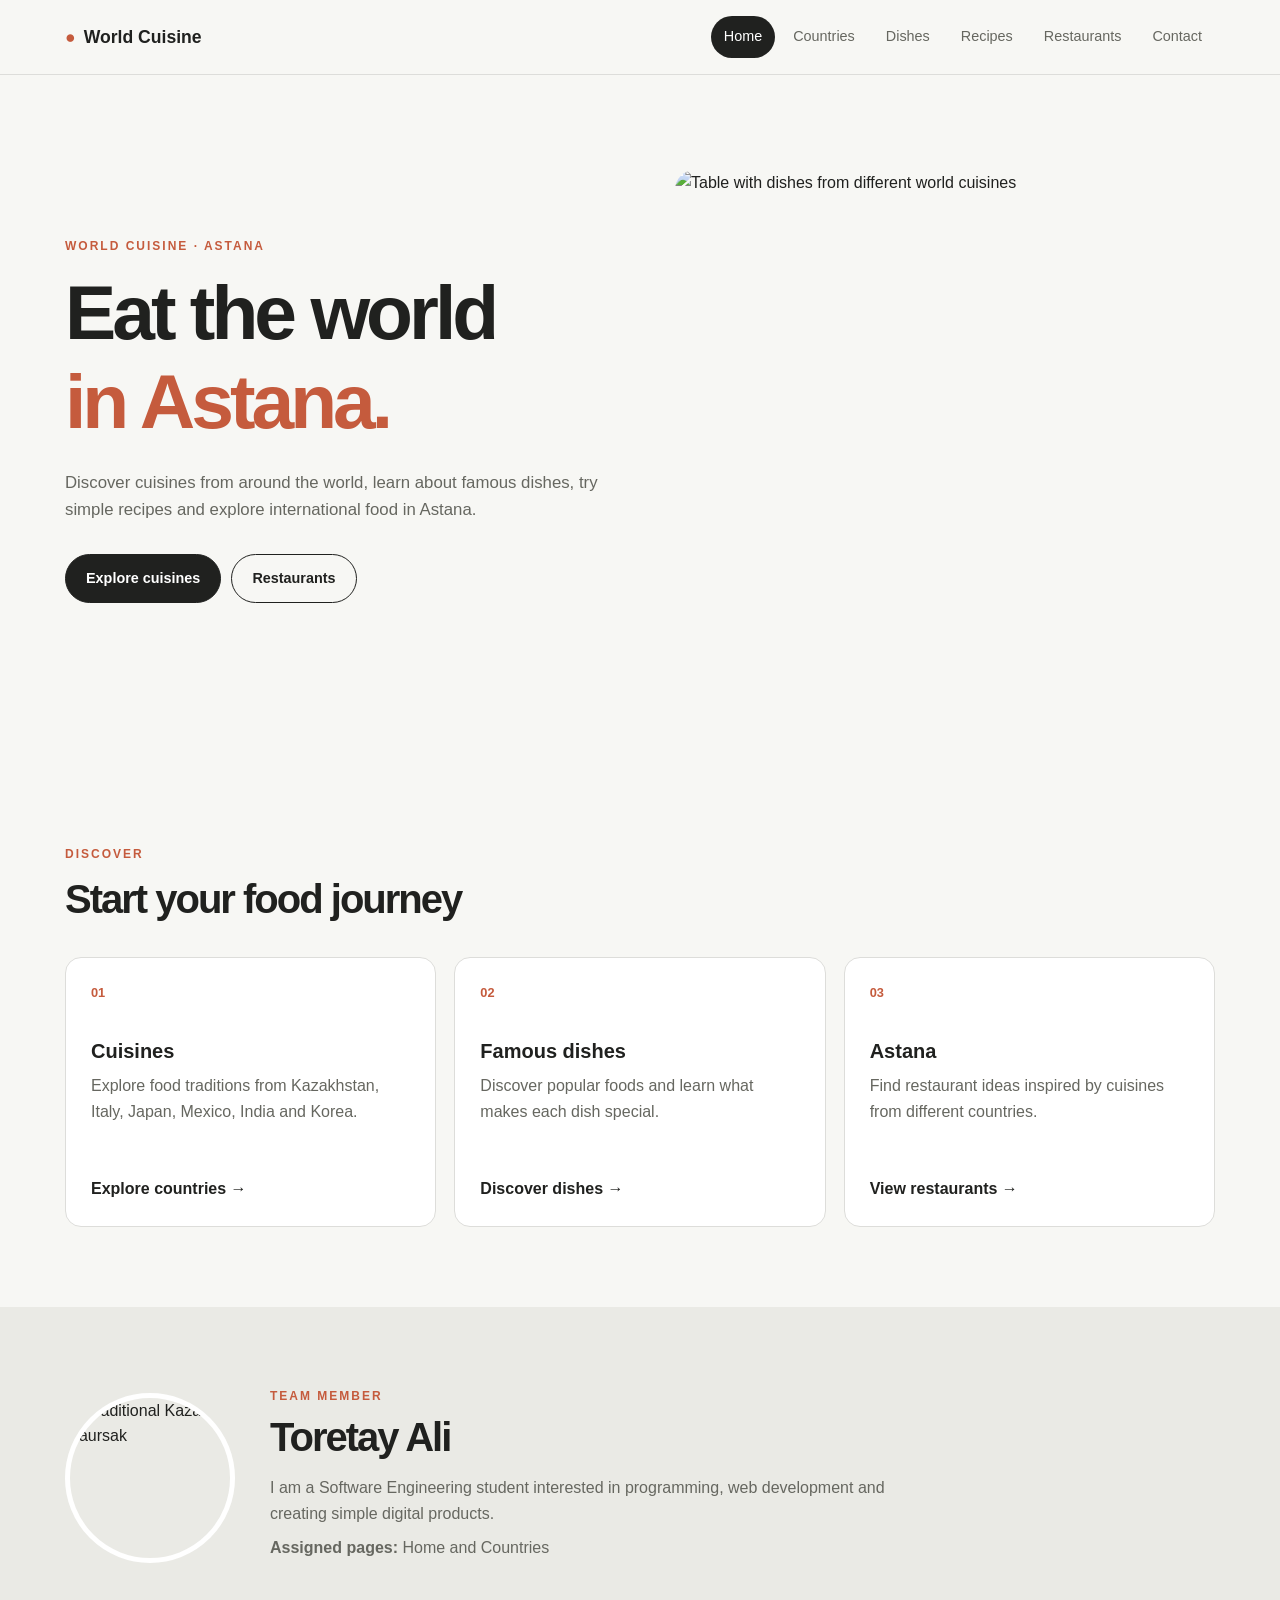
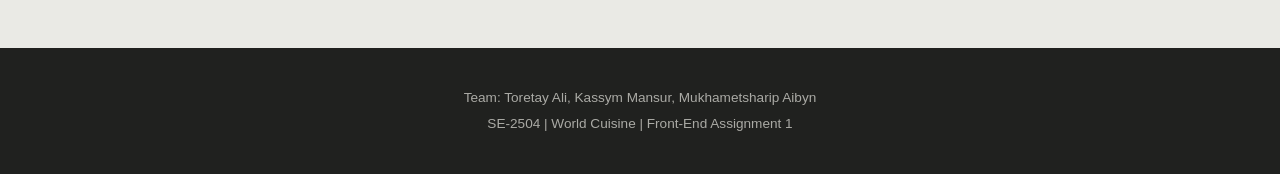
==== index.html @ 45213942 "Initial commit" ====
<!DOCTYPE html>
<html lang="en">
<head>
    <meta charset="UTF-8">
    <meta name="viewport" content="width=device-width, initial-scale=1.0">

    <title>World Cuisine | Home</title>

    <!--
    Team: Toretay Ali, Kassym Mansur, Mukhametsharip Aibyn
    Group: SE-2504
    Assigned page: Toretay Ali
    -->

    <link rel="stylesheet" href="css/style.css">
</head>

<body>

<header id="main-header">
    <nav class="navbar">
        <a href="index.html" class="logo">World Cuisine</a>

        <ul class="nav-menu">
            <li><a href="index.html" class="active">Home</a></li>
            <li><a href="countries.html">Countries</a></li>
            <li><a href="dishes.html">Dishes</a></li>
            <li><a href="recipes.html">Recipes</a></li>
            <li><a href="restaurants.html">Restaurants</a></li>
            <li><a href="contact.html">Contact</a></li>
        </ul>
    </nav>
</header>


<main>

    <section class="hero">

        <div class="container hero-layout">

            <div class="hero-text">

                <p class="eyebrow">
                    WORLD CUISINE · ASTANA
                </p>

                <h1>
                    Eat the world
                    <span>in Astana.</span>
                </h1>

                <p class="hero-description">
                    Discover cuisines from around the world,
                    learn about famous dishes, try simple recipes
                    and explore international food in Astana.
                </p>

                <div class="hero-buttons">
                    <a href="countries.html" class="button">
                        Explore cuisines
                    </a>

                    <a href="restaurants.html" class="button button-light">
                        Restaurants
                    </a>
                </div>

            </div>


            <img
                src="https://blog.swiggy.com/wp-content/uploads/2024/11/Image-2_-Chinese-Cuisine-1024x538.png"
                alt="Table with dishes from different world cuisines"
                class="hero-image"
            >

        </div>

    </section>


    <section class="section">

        <div class="container">

            <div class="section-title">
                <p class="eyebrow">DISCOVER</p>
                <h2>Start your food journey</h2>
            </div>


            <div class="cards">

                <article class="card">

                    <span class="number">01</span>

                    <h3>Cuisines</h3>

                    <p>
                        Explore food traditions from Kazakhstan,
                        Italy, Japan, Mexico, India and Korea.
                    </p>

                    <a href="countries.html">
                        Explore countries →
                    </a>

                </article>


                <article class="card">

                    <span class="number">02</span>

                    <h3>Famous dishes</h3>

                    <p>
                        Discover popular foods and learn
                        what makes each dish special.
                    </p>

                    <a href="dishes.html">
                        Discover dishes →
                    </a>

                </article>


                <article class="card">

                    <span class="number">03</span>

                    <h3>Astana</h3>

                    <p>
                        Find restaurant ideas inspired by
                        cuisines from different countries.
                    </p>

                    <a href="restaurants.html">
                        View restaurants →
                    </a>

                </article>

            </div>

        </div>

    </section>


    <section class="section section-gray">

        <div class="container">

            <div class="about-grid">

                <img
                    src="https://iapn.kz/upload/iblock/0d8/0d8f2453ea1fe779102e8a6ccf861a76.jpg"
                    alt="Traditional Kazakh baursak"
                    class="profile-img"
                >

                <div>

                    <p class="eyebrow">
                        TEAM MEMBER
                    </p>

                    <h2>
                        Toretay Ali
                    </h2>

                    <p>
                        I am a Software Engineering student interested
                        in programming, web development and creating
                        simple digital products.
                    </p>

                    <p>
                        <strong>Assigned pages:</strong>
                        Home and Countries
                    </p>

                </div>

            </div>

        </div>

    </section>

</main>


<footer>

    <div class="container">

        <p>
            Team: Toretay Ali, Kassym Mansur, Mukhametsharip Aibyn
        </p>

        <p>
            SE-2504 | World Cuisine | Front-End Assignment 1
        </p>

    </div>

</footer>

</body>
</html>
---- css/style.css ----
* {
    margin: 0;
    padding: 0;
    box-sizing: border-box;
}


html {
    scroll-behavior: smooth;
}


body {
    font-family: Arial, Helvetica, sans-serif;
    background-color: #f7f7f4;
    color: #20211f;
    line-height: 1.6;
}


h1,
h2,
h3 {
    line-height: 1.15;
}


h1 {
    font-size: 4.8rem;
    letter-spacing: -4px;
}


h2 {
    font-size: 2.5rem;
    letter-spacing: -2px;
}


h3 {
    font-size: 1.25rem;
}


p {
    color: #666760;
}


a {
    text-decoration: none;
    color: inherit;
}


img {
    display: block;
    max-width: 100%;
}


ul,
ol {
    padding-left: 20px;
}


/* GLOBAL */

.container {
    width: 90%;
    max-width: 1150px;
    margin: 0 auto;
}


/* HEADER - ID SELECTOR */

#main-header {
    position: sticky;
    top: 0;
    z-index: 100;

    background-color: rgba(247, 247, 244, 0.96);
    border-bottom: 1px solid #ddddda;
}


.navbar {
    width: 90%;
    max-width: 1150px;

    min-height: 74px;

    margin: 0 auto;

    display: flex;
    align-items: center;
    justify-content: space-between;

    gap: 30px;
}


.logo {
    font-size: 1.1rem;
    font-weight: 800;
    white-space: nowrap;
}


.logo::before {
    content: "●";
    color: #c55b3d;
    margin-right: 8px;
}


/* DESCENDANT SELECTOR */

.nav-menu {
    list-style: none;
    padding: 0;

    display: flex;
    gap: 5px;
}


.nav-menu a {
    display: block;

    padding: 9px 13px;

    border-radius: 50px;

    color: #666760;

    font-size: 0.9rem;

    transition: 0.2s;
}


.nav-menu a:hover {
    background-color: #e5e5e0;
    color: #20211f;
}


.nav-menu a.active {
    background-color: #20211f;
    color: white;
}


/* EYEBROW */

.eyebrow {
    margin-bottom: 12px;

    color: #c55b3d;

    font-size: 0.75rem;

    font-weight: bold;

    letter-spacing: 2px;
}


/* HERO */

.hero {
    padding: 70px 0;
}


.hero-layout {
    min-height: 550px;

    display: grid;

    grid-template-columns: 1fr 1fr;

    align-items: center;

    gap: 70px;
}


.hero-text h1 span {
    display: block;
    color: #c55b3d;
}


.hero-description {
    max-width: 570px;

    margin-top: 25px;

    font-size: 1.05rem;
}


.hero-buttons {
    margin-top: 30px;

    display: flex;

    gap: 10px;

    flex-wrap: wrap;
}


.hero-image {
    width: 100%;
    height: 500px;

    object-fit: cover;

    border-radius: 20px;
}


/* BUTTON */

.button {
    display: inline-block;

    padding: 12px 20px;

    border: 1px solid #20211f;

    border-radius: 50px;

    background-color: #20211f;

    color: white;

    font-size: 0.9rem;

    font-weight: bold;

    cursor: pointer;

    transition: 0.2s;
}


.button:hover {
    background-color: #c55b3d;

    border-color: #c55b3d;

    transform: translateY(-2px);
}


.button-light {
    background-color: transparent;

    color: #20211f;
}


.button-light:hover {
    color: white;
}


/* SECTIONS */

.section {
    padding: 80px 0;
}


.section-gray {
    background-color: #eaeae5;
}


.section-title {
    margin-bottom: 35px;
}


/* PAGE HERO */

.page-hero {
    padding: 90px 0 60px;

    border-bottom: 1px solid #ddddda;
}


.page-hero h1 {
    max-width: 800px;
}


.page-hero p:last-child {
    max-width: 600px;

    margin-top: 20px;

    font-size: 1.05rem;
}


/* CARDS - CLASS SELECTOR */

.cards {
    display: grid;

    grid-template-columns: repeat(3, 1fr);

    gap: 18px;
}


.card {
    min-height: 270px;

    padding: 25px;

    display: flex;
    flex-direction: column;

    background-color: white;

    border: 1px solid #ddddda;

    border-radius: 16px;

    transition: 0.2s;
}


.card:hover {
    transform: translateY(-4px);

    box-shadow: 0 12px 25px rgba(0, 0, 0, 0.06);
}


.card h3 {
    margin-bottom: 10px;
}


.card p {
    margin-bottom: 15px;
}


.card ul {
    margin-bottom: 15px;
    color: #666760;
}


.card a {
    margin-top: auto;

    font-weight: bold;
}


.card a:hover {
    color: #c55b3d;
}


.number {
    margin-bottom: auto;

    color: #c55b3d;

    font-size: 0.8rem;

    font-weight: bold;
}


.country {
    width: 45px;
    height: 45px;

    margin-bottom: 25px;

    display: flex;

    align-items: center;
    justify-content: center;

    background-color: #efe1d9;

    color: #a6462b;

    border-radius: 50%;

    font-size: 0.75rem;

    font-weight: bold;
}


/* BANNER */

.banner-image {
    width: 100%;
    height: 400px;

    margin-top: 45px;

    object-fit: cover;

    border-radius: 20px;
}


.top-image {
    margin-top: 0;
    margin-bottom: 60px;
}


/* ABOUT */

.about-grid {
    display: grid;

    grid-template-columns: 170px 1fr;

    gap: 35px;

    align-items: center;
}


.profile-img {
    width: 170px;
    height: 170px;

    object-fit: cover;

    border-radius: 50%;

    border: 5px solid white;
}


.about-grid h2 {
    margin-bottom: 15px;
}


.about-grid p {
    max-width: 650px;

    margin-bottom: 8px;
}


/* FOOD */

.food-grid {
    display: grid;

    grid-template-columns: repeat(3, 1fr);

    gap: 18px;
}


.food-card {
    overflow: hidden;

    background-color: white;

    border: 1px solid #ddddda;

    border-radius: 16px;

    transition: 0.2s;
}


.food-card:hover {
    transform: translateY(-4px);
}


.food-card img {
    width: 100%;
    height: 230px;

    object-fit: cover;
}


.food-content {
    padding: 20px;
}


.food-content span {
    color: #c55b3d;

    font-size: 0.75rem;

    font-weight: bold;

    text-transform: uppercase;
}


.food-content h3 {
    margin: 8px 0;
}


/* RECIPES */

.recipe-list {
    display: flex;

    flex-direction: column;

    gap: 25px;
}


.recipe {
    display: grid;

    grid-template-columns: 0.8fr 1.2fr;

    gap: 40px;

    padding: 25px;

    background-color: white;

    border: 1px solid #ddddda;

    border-radius: 18px;
}


.recipe img {
    width: 100%;
    height: 100%;

    min-height: 400px;

    object-fit: cover;

    border-radius: 12px;
}


.recipe h2 {
    margin-bottom: 25px;
}


.recipe h3 {
    margin-top: 20px;
    margin-bottom: 7px;
}


.recipe li {
    margin-bottom: 4px;

    color: #666760;
}


/* TABLE */

.table-wrapper {
    overflow-x: auto;

    border: 1px solid #ddddda;

    border-radius: 15px;
}


table {
    width: 100%;

    min-width: 700px;

    border-collapse: collapse;

    background-color: white;
}


/* DESCENDANT SELECTORS */

table th {
    padding: 16px;

    background-color: #20211f;

    color: white;

    text-align: left;
}


table td {
    padding: 16px;

    border-bottom: 1px solid #eeeeea;
}


table tbody tr:hover {
    background-color: #f3f3ef;
}


/* CONTACT */

.contact-grid {
    display: grid;

    grid-template-columns: 0.8fr 1.2fr;

    gap: 60px;

    align-items: start;
}


.contact-info img {
    width: 100%;
    height: 280px;

    object-fit: cover;

    margin-bottom: 25px;

    border-radius: 15px;
}


.contact-info h2 {
    margin-bottom: 15px;
}


/* FORM - ID SELECTOR */

#contact-form {
    padding: 30px;

    background-color: white;

    border: 1px solid #ddddda;

    border-radius: 18px;
}


.form-group {
    margin-bottom: 18px;
}


.form-group label {
    display: block;

    margin-bottom: 7px;

    font-weight: bold;
}


input,
select,
textarea {
    width: 100%;

    padding: 12px 14px;

    border: 1px solid #ccccca;

    border-radius: 9px;

    background-color: #fafaf8;

    font: inherit;

    outline: none;
}


textarea {
    resize: vertical;
}


input:focus,
select:focus,
textarea:focus {
    border-color: #c55b3d;

    background-color: white;

    box-shadow: 0 0 0 3px rgba(197, 91, 61, 0.12);
}


/* FOOTER */

footer {
    padding: 35px 0;

    background-color: #20211f;

    text-align: center;
}


footer p {
    margin: 4px 0;

    color: #aaaaa5;

    font-size: 0.85rem;
}


/* RESPONSIVE */

@media (max-width: 900px) {

    h1 {
        font-size: 3.4rem;
    }


    .navbar {
        padding: 15px 0;

        flex-direction: column;
    }


    .nav-menu {
        width: 100%;

        justify-content: center;

        flex-wrap: wrap;
    }


    .hero-layout {
        grid-template-columns: 1fr;

        gap: 35px;
    }


    .hero-image {
        height: 380px;
    }


    .cards,
    .food-grid {
        grid-template-columns: repeat(2, 1fr);
    }


    .recipe,
    .contact-grid {
        grid-template-columns: 1fr;
    }


    .recipe img {
        height: 350px;

        min-height: 0;
    }

}


@media (max-width: 600px) {

    h1 {
        font-size: 2.7rem;

        letter-spacing: -2px;
    }


    h2 {
        font-size: 2rem;
    }


    .section {
        padding: 55px 0;
    }


    .page-hero {
        padding: 60px 0 40px;
    }


    .cards,
    .food-grid {
        grid-template-columns: 1fr;
    }


    .hero-image {
        height: 300px;
    }


    .banner-image {
        height: 260px;
    }


    .about-grid {
        grid-template-columns: 1fr;
    }


    .profile-img {
        width: 130px;
        height: 130px;
    }


    .food-card img {
        height: 210px;
    }


    #contact-form {
        padding: 20px;
    }

}

/* REAL RESTAURANT CARDS */

.restaurant-grid {
    display: grid;
    grid-template-columns: repeat(3, 1fr);
    gap: 18px;
}


.restaurant-card {
    min-height: 330px;

    padding: 25px;

    display: flex;
    flex-direction: column;

    background-color: white;

    border: 1px solid #ddddda;
    border-radius: 16px;

    transition: 0.2s;
}


.restaurant-card:hover {
    transform: translateY(-4px);

    box-shadow:
        0 12px 25px
        rgba(0, 0, 0, 0.06);
}


.restaurant-country {
    width: fit-content;

    margin-bottom: 22px;

    padding: 6px 10px;

    background-color: #efe1d9;

    color: #a6462b;

    border-radius: 50px;

    font-size: 0.72rem;

    font-weight: bold;

    text-transform: uppercase;

    letter-spacing: 1px;
}


.restaurant-card h3 {
    margin-bottom: 12px;

    font-size: 1.35rem;
}


.restaurant-card > p {
    margin-bottom: 20px;
}


.restaurant-info {
    margin-top: auto;

    padding-top: 17px;

    border-top: 1px solid #eeeeea;
}


.restaurant-info p {
    margin-bottom: 6px;

    font-size: 0.9rem;
}


.restaurant-info strong {
    color: #20211f;
}


@media (max-width: 900px) {

    .restaurant-grid {
        grid-template-columns:
            repeat(2, 1fr);
    }

}


@media (max-width: 600px) {

    .restaurant-grid {
        grid-template-columns: 1fr;
    }

}
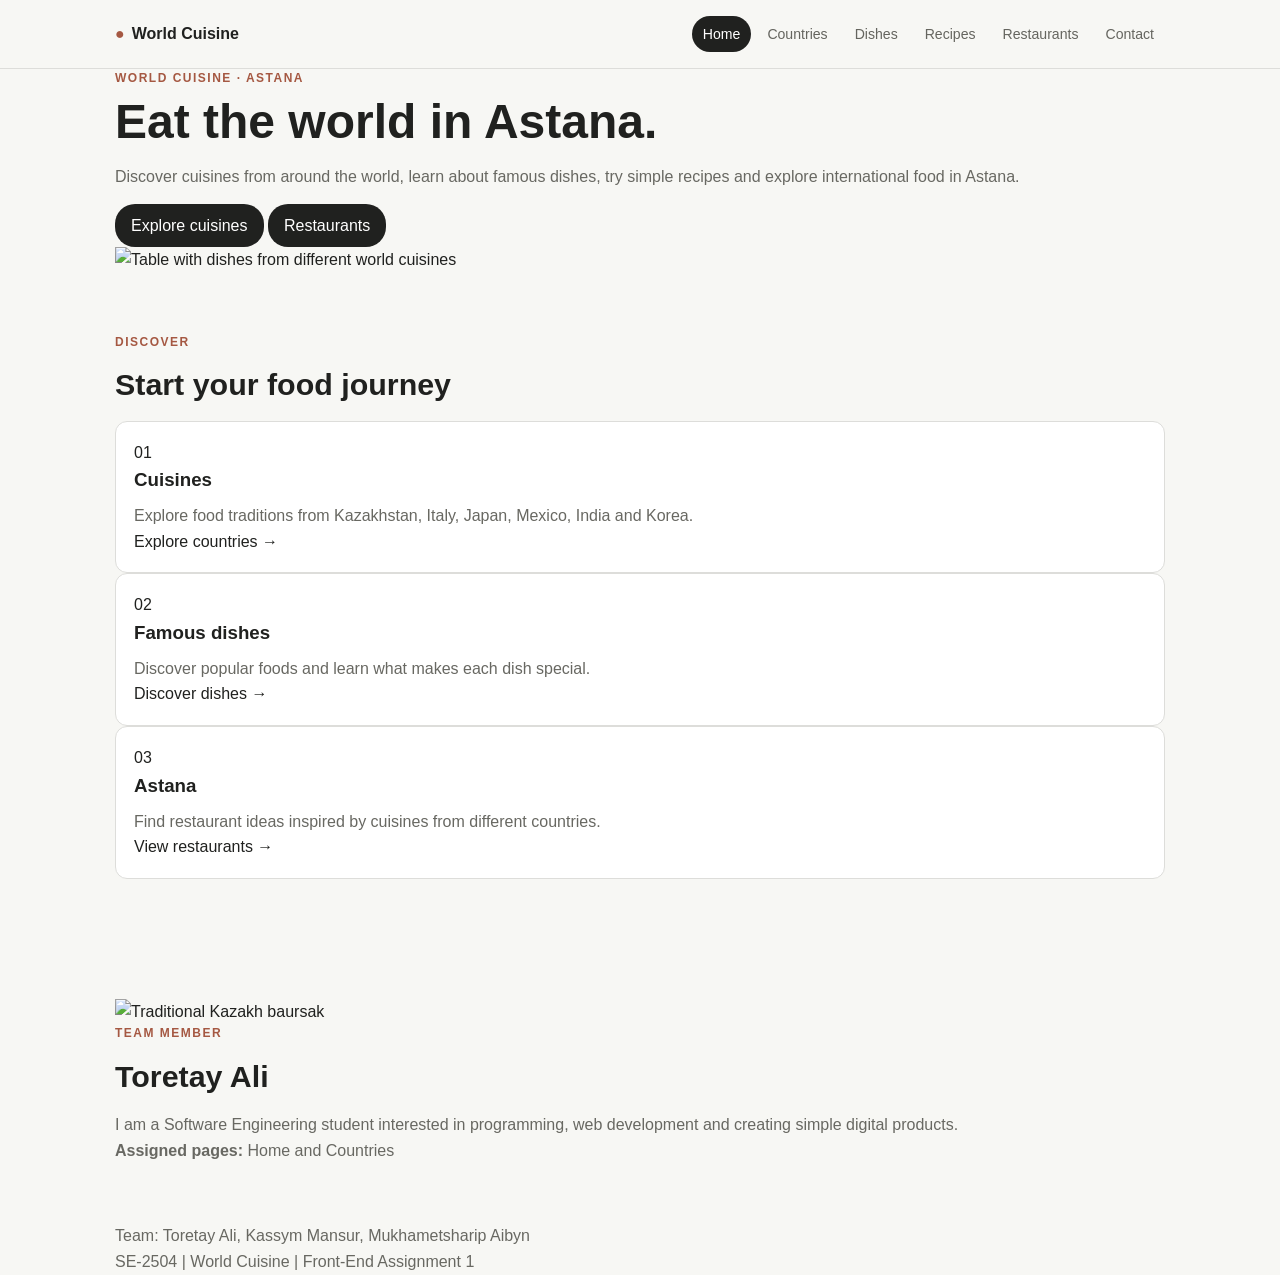
==== commit 2275091f: "Advanced CSS: Flexb and Grid" ====
--- a/index.html
+++ b/index.html
@@ -34,7 +34,6 @@
 
 
 <main>
-
     <section class="hero">
 
         <div class="container hero-layout">
--- a/css/style.css
+++ b/css/style.css
@@ -1,3 +1,9 @@
+/* =================================
+   WORLD CUISINE — ASSIGNMENT 2
+   ================================= */
+
+
+/* ---------- BASE ---------- */
 
 * {
     margin: 0;
@@ -5,60 +11,51 @@
     box-sizing: border-box;
 }
 
-
 html {
     scroll-behavior: smooth;
 }
 
-
 body {
     font-family: Arial, Helvetica, sans-serif;
-    background-color: #f7f7f4;
+    background: #f7f7f4;
     color: #20211f;
     line-height: 1.6;
 }
 
-
-h1,
-h2,
-h3 {
-    line-height: 1.15;
-}
-
-
-h1 {
-    font-size: 4.8rem;
-    letter-spacing: -4px;
-}
-
-
-h2 {
-    font-size: 2.5rem;
-    letter-spacing: -2px;
-}
-
-
-h3 {
-    font-size: 1.25rem;
-}
-
-
-p {
-    color: #666760;
-}
-
-
-a {
-    text-decoration: none;
-    color: inherit;
-}
-
+.container {
+    width: 90%;
+    max-width: 1050px;
+    margin: auto;
+}
 
 img {
     display: block;
     max-width: 100%;
 }
 
+a {
+    color: inherit;
+    text-decoration: none;
+}
+
+h1 {
+    font-size: 3rem;
+    line-height: 1.1;
+    margin-bottom: 15px;
+}
+
+h2 {
+    font-size: 1.9rem;
+    margin-bottom: 12px;
+}
+
+h3 {
+    margin-bottom: 8px;
+}
+
+p {
+    color: #686862;
+}
 
 ul,
 ol {
@@ -66,907 +63,730 @@
 }
 
 
-/* GLOBAL */
-
-.container {
-    width: 90%;
-    max-width: 1150px;
-    margin: 0 auto;
-}
-
-
-/* HEADER - ID SELECTOR */
+/* ---------- SMALL TEXT ---------- */
+
+.eyebrow {
+    margin-bottom: 8px;
+
+    color: #a55842;
+
+    font-size: 0.75rem;
+    font-weight: bold;
+
+    letter-spacing: 1.5px;
+}
+
+.tag {
+    display: inline-block;
+
+    margin-bottom: 10px;
+
+    padding: 5px 10px;
+
+    background: #eee1db;
+    color: #9d4f38;
+
+    border-radius: 20px;
+
+    font-size: 0.75rem;
+    font-weight: bold;
+}
+
+
+/* =================================
+   TASK 1 — FLEXBOX NAVIGATION
+   ================================= */
 
 #main-header {
     position: sticky;
     top: 0;
+
     z-index: 100;
 
-    background-color: rgba(247, 247, 244, 0.96);
+    background: #f7f7f4;
+
     border-bottom: 1px solid #ddddda;
 }
-
 
 .navbar {
     width: 90%;
-    max-width: 1150px;
-
-    min-height: 74px;
-
-    margin: 0 auto;
-
-    display: flex;
+    max-width: 1050px;
+
+    min-height: 68px;
+
+    margin: auto;
+
+    display: flex;
+
+    justify-content: space-between;
     align-items: center;
-    justify-content: space-between;
-
-    gap: 30px;
-}
-
+
+    gap: 25px;
+}
 
 .logo {
-    font-size: 1.1rem;
-    font-weight: 800;
+    font-weight: bold;
+
     white-space: nowrap;
 }
-
 
 .logo::before {
     content: "●";
-    color: #c55b3d;
-    margin-right: 8px;
-}
-
-
-/* DESCENDANT SELECTOR */
+
+    color: #a55842;
+
+    margin-right: 7px;
+}
 
 .nav-menu {
     list-style: none;
+
     padding: 0;
 
     display: flex;
+
+    align-items: center;
+
     gap: 5px;
-}
-
+
+    flex-wrap: wrap;
+}
 
 .nav-menu a {
     display: block;
 
-    padding: 9px 13px;
-
-    border-radius: 50px;
-
-    color: #666760;
-
-    font-size: 0.9rem;
-
-    transition: 0.2s;
-}
-
-
-.nav-menu a:hover {
-    background-color: #e5e5e0;
-    color: #20211f;
-}
-
-
+    padding: 7px 11px;
+
+    border-radius: 20px;
+
+    color: #65655f;
+
+    font-size: 0.88rem;
+}
+
+.nav-menu a:hover,
 .nav-menu a.active {
-    background-color: #20211f;
+    background: #20211f;
     color: white;
 }
 
 
-/* EYEBROW */
-
-.eyebrow {
-    margin-bottom: 12px;
-
-    color: #c55b3d;
-
-    font-size: 0.75rem;
-
-    font-weight: bold;
-
-    letter-spacing: 2px;
-}
-
-
-/* HERO */
-
-.hero {
-    padding: 70px 0;
-}
-
-
-.hero-layout {
-    min-height: 550px;
-
-    display: grid;
-
-    grid-template-columns: 1fr 1fr;
-
-    align-items: center;
-
-    gap: 70px;
-}
-
-
-.hero-text h1 span {
-    display: block;
-    color: #c55b3d;
-}
-
-
-.hero-description {
-    max-width: 570px;
-
-    margin-top: 25px;
-
-    font-size: 1.05rem;
-}
-
-
-.hero-buttons {
-    margin-top: 30px;
-
-    display: flex;
-
-    gap: 10px;
-
-    flex-wrap: wrap;
-}
-
-
-.hero-image {
-    width: 100%;
-    height: 500px;
-
-    object-fit: cover;
-
-    border-radius: 20px;
-}
-
-
-/* BUTTON */
-
-.button {
-    display: inline-block;
-
-    padding: 12px 20px;
-
-    border: 1px solid #20211f;
-
-    border-radius: 50px;
-
-    background-color: #20211f;
-
-    color: white;
-
-    font-size: 0.9rem;
-
-    font-weight: bold;
-
-    cursor: pointer;
-
-    transition: 0.2s;
-}
-
-
-.button:hover {
-    background-color: #c55b3d;
-
-    border-color: #c55b3d;
-
-    transform: translateY(-2px);
-}
-
-
-.button-light {
-    background-color: transparent;
-
-    color: #20211f;
-}
-
-
-.button-light:hover {
-    color: white;
-}
-
-
-/* SECTIONS */
-
-.section {
-    padding: 80px 0;
-}
-
-
-.section-gray {
-    background-color: #eaeae5;
-}
-
-
-.section-title {
-    margin-bottom: 35px;
-}
-
-
-/* PAGE HERO */
-
+/* ---------- PAGE ---------- */
+
+.section,
 .page-hero {
-    padding: 90px 0 60px;
-
+    padding: 60px 0;
+}
+
+.page-hero {
     border-bottom: 1px solid #ddddda;
 }
-
-
-.page-hero h1 {
-    max-width: 800px;
-}
-
 
 .page-hero p:last-child {
     max-width: 600px;
-
-    margin-top: 20px;
-
-    font-size: 1.05rem;
-}
-
-
-/* CARDS - CLASS SELECTOR */
-
-.cards {
+}
+
+.section-light {
+    background: #ecece7;
+}
+
+.section-heading {
+    max-width: 600px;
+
+    margin-bottom: 30px;
+}
+
+
+/* =================================
+   FLEXBOX CARDS
+   ================================= */
+
+.card-row {
+    display: flex;
+
+    align-items: stretch;
+
+    gap: 16px;
+
+    flex-wrap: wrap;
+}
+
+.card {
+    flex: 1 1 30%;
+
+    min-width: 220px;
+
+    display: flex;
+
+    flex-direction: column;
+
+    padding: 18px;
+
+    background: white;
+
+    border: 1px solid #ddddda;
+    border-radius: 12px;
+}
+
+.card img {
+    height: 120px;
+
+    margin-bottom: 12px;
+
+    object-fit: cover;
+
+    border-radius: 8px;
+}
+
+.card:hover {
+    transform: translateY(-3px);
+
+    box-shadow:
+        0 8px 18px
+        rgba(0, 0, 0, 0.06);
+}
+
+
+/* =================================
+   TASK 3 — GRID AREAS
+   ================================= */
+
+.guide-layout {
     display: grid;
 
-    grid-template-columns: repeat(3, 1fr);
-
-    gap: 18px;
-}
-
-
-.card {
-    min-height: 270px;
-
-    padding: 25px;
-
-    display: flex;
+    grid-template-columns:
+        190px 1fr;
+
+    grid-template-areas:
+        "header header"
+        "sidebar main"
+        "footer footer";
+
+    gap: 14px;
+}
+
+.guide-header {
+    grid-area: header;
+}
+
+.guide-sidebar {
+    grid-area: sidebar;
+}
+
+.guide-main {
+    grid-area: main;
+}
+
+.guide-footer {
+    grid-area: footer;
+}
+
+.guide-header,
+.guide-sidebar,
+.guide-main,
+.guide-footer {
+    padding: 18px;
+
+    background: white;
+
+    border: 1px solid #ddddda;
+    border-radius: 10px;
+}
+
+
+/* =================================
+   TASK 4 — IMAGE GALLERY
+   ================================= */
+
+.gallery {
+    display: grid;
+
+    grid-template-columns:
+        repeat(3, 1fr);
+
+    gap: 14px;
+}
+
+.gallery-item {
+    position: relative;
+
+    overflow: hidden;
+
+    background: white;
+
+    border-radius: 12px;
+}
+
+.gallery-item img {
+    width: 100%;
+    height: 170px;
+
+    object-fit: cover;
+
+    transition: 0.25s;
+}
+
+.gallery-item figcaption {
+    position: absolute;
+
+    left: 8px;
+    right: 8px;
+    bottom: 8px;
+
+    padding: 8px 10px;
+
+    background:
+        rgba(25, 25, 25, 0.78);
+
+    color: white;
+
+    border-radius: 7px;
+
+    font-size: 0.82rem;
+
+    opacity: 0;
+
+    transition: 0.25s;
+}
+
+.gallery-item:hover img {
+    transform: scale(1.03);
+}
+
+.gallery-item:hover figcaption {
+    opacity: 1;
+}
+
+
+/* =================================
+   RECIPES — FLEXBOX
+   ================================= */
+
+.recipe-list {
+    display: flex;
+
     flex-direction: column;
 
-    background-color: white;
+    gap: 20px;
+}
+
+.recipe-card {
+    display: flex;
+
+    align-items: stretch;
+
+    gap: 25px;
+
+    padding: 18px;
+
+    background: white;
 
     border: 1px solid #ddddda;
-
-    border-radius: 16px;
+    border-radius: 14px;
+}
+
+.recipe-card > img {
+    width: 230px;
+
+    min-height: 230px;
+
+    object-fit: cover;
+
+    border-radius: 10px;
+}
+
+.recipe-content {
+    flex: 1;
+}
+
+.recipe-content h2 {
+    margin-bottom: 18px;
+}
+
+.recipe-columns {
+    display: flex;
+
+    gap: 40px;
+}
+
+.recipe-columns > div {
+    flex: 1;
+}
+
+.recipe-columns h3 {
+    font-size: 0.95rem;
+
+    margin-bottom: 7px;
+}
+
+.recipe-columns li {
+    margin-bottom: 3px;
+
+    color: #686862;
+}
+
+
+/* =================================
+   RESTAURANTS — FLEXBOX
+   ================================= */
+
+.restaurant-list {
+    display: flex;
+
+    flex-wrap: wrap;
+
+    gap: 15px;
+}
+
+.restaurant-card {
+    flex: 1 1 45%;
+
+    min-width: 280px;
+
+    display: flex;
+
+    justify-content: space-between;
+
+    gap: 20px;
+
+    padding: 20px;
+
+    background: white;
+
+    border: 1px solid #ddddda;
+    border-radius: 12px;
 
     transition: 0.2s;
 }
 
-
-.card:hover {
-    transform: translateY(-4px);
-
-    box-shadow: 0 12px 25px rgba(0, 0, 0, 0.06);
-}
-
-
-.card h3 {
+.restaurant-card:hover {
+    transform: translateY(-3px);
+
+    border-color: #bebeb8;
+}
+
+.restaurant-top {
+    flex: 1;
+}
+
+.restaurant-details {
+    flex: 1;
+
+    border-left: 1px solid #eeeeea;
+
+    padding-left: 20px;
+}
+
+.restaurant-details p {
     margin-bottom: 10px;
-}
-
-
-.card p {
-    margin-bottom: 15px;
-}
-
-
-.card ul {
-    margin-bottom: 15px;
-    color: #666760;
-}
-
-
-.card a {
-    margin-top: auto;
+
+    font-size: 0.88rem;
+}
+
+.restaurant-details span {
+    display: block;
+
+    color: #20211f;
+
+    font-size: 0.72rem;
 
     font-weight: bold;
-}
-
-
-.card a:hover {
-    color: #c55b3d;
-}
-
-
-.number {
-    margin-bottom: auto;
-
-    color: #c55b3d;
-
-    font-size: 0.8rem;
-
-    font-weight: bold;
-}
-
-
-.country {
-    width: 45px;
-    height: 45px;
-
-    margin-bottom: 25px;
-
-    display: flex;
-
-    align-items: center;
-    justify-content: center;
-
-    background-color: #efe1d9;
-
-    color: #a6462b;
-
-    border-radius: 50%;
-
-    font-size: 0.75rem;
-
-    font-weight: bold;
-}
-
-
-/* BANNER */
-
-.banner-image {
-    width: 100%;
-    height: 400px;
-
-    margin-top: 45px;
-
-    object-fit: cover;
-
-    border-radius: 20px;
-}
-
-
-.top-image {
-    margin-top: 0;
-    margin-bottom: 60px;
-}
-
-
-/* ABOUT */
-
-.about-grid {
-    display: grid;
-
-    grid-template-columns: 170px 1fr;
-
-    gap: 35px;
-
-    align-items: center;
-}
-
-
-.profile-img {
-    width: 170px;
-    height: 170px;
-
-    object-fit: cover;
-
-    border-radius: 50%;
-
-    border: 5px solid white;
-}
-
-
-.about-grid h2 {
-    margin-bottom: 15px;
-}
-
-
-.about-grid p {
-    max-width: 650px;
-
-    margin-bottom: 8px;
-}
-
-
-/* FOOD */
-
-.food-grid {
-    display: grid;
-
-    grid-template-columns: repeat(3, 1fr);
-
-    gap: 18px;
-}
-
-
-.food-card {
-    overflow: hidden;
-
-    background-color: white;
-
-    border: 1px solid #ddddda;
-
-    border-radius: 16px;
-
-    transition: 0.2s;
-}
-
-
-.food-card:hover {
-    transform: translateY(-4px);
-}
-
-
-.food-card img {
-    width: 100%;
-    height: 230px;
-
-    object-fit: cover;
-}
-
-
-.food-content {
-    padding: 20px;
-}
-
-
-.food-content span {
-    color: #c55b3d;
-
-    font-size: 0.75rem;
-
-    font-weight: bold;
 
     text-transform: uppercase;
 }
 
 
-.food-content h3 {
-    margin: 8px 0;
-}
-
-
-/* RECIPES */
-
-.recipe-list {
-    display: flex;
-
-    flex-direction: column;
-
-    gap: 25px;
-}
-
-
-.recipe {
-    display: grid;
-
-    grid-template-columns: 0.8fr 1.2fr;
-
-    gap: 40px;
-
-    padding: 25px;
-
-    background-color: white;
-
-    border: 1px solid #ddddda;
-
-    border-radius: 18px;
-}
-
-
-.recipe img {
-    width: 100%;
-    height: 100%;
-
-    min-height: 400px;
-
-    object-fit: cover;
-
-    border-radius: 12px;
-}
-
-
-.recipe h2 {
-    margin-bottom: 25px;
-}
-
-
-.recipe h3 {
-    margin-top: 20px;
-    margin-bottom: 7px;
-}
-
-
-.recipe li {
-    margin-bottom: 4px;
-
-    color: #666760;
-}
-
-
-/* TABLE */
+/* =================================
+   TABLE
+   ================================= */
 
 .table-wrapper {
     overflow-x: auto;
 
     border: 1px solid #ddddda;
-
-    border-radius: 15px;
-}
-
+    border-radius: 10px;
+}
 
 table {
     width: 100%;
 
-    min-width: 700px;
-
     border-collapse: collapse;
 
-    background-color: white;
-}
-
-
-/* DESCENDANT SELECTORS */
-
-table th {
-    padding: 16px;
-
-    background-color: #20211f;
+    background: white;
+}
+
+th,
+td {
+    padding: 12px 14px;
+
+    text-align: left;
+
+    border-bottom:
+        1px solid #eeeeea;
+}
+
+th {
+    background: #20211f;
 
     color: white;
 
-    text-align: left;
-}
-
-
-table td {
-    padding: 16px;
-
-    border-bottom: 1px solid #eeeeea;
-}
-
-
-table tbody tr:hover {
-    background-color: #f3f3ef;
-}
-
-
-/* CONTACT */
-
-.contact-grid {
-    display: grid;
-
-    grid-template-columns: 0.8fr 1.2fr;
-
-    gap: 60px;
-
-    align-items: start;
-}
-
+    font-size: 0.85rem;
+}
+
+td {
+    color: #62625d;
+}
+
+tbody tr:hover {
+    background: #f5f5f1;
+}
+
+
+/* =================================
+   CONTACT
+   ================================= */
+
+.contact-row {
+    display: flex;
+
+    align-items: flex-start;
+
+    gap: 40px;
+}
+
+.contact-info,
+#contact-form {
+    flex: 1;
+}
 
 .contact-info img {
-    width: 100%;
-    height: 280px;
+    max-height: 230px;
 
     object-fit: cover;
 
-    margin-bottom: 25px;
-
-    border-radius: 15px;
-}
-
-
-.contact-info h2 {
-    margin-bottom: 15px;
-}
-
-
-/* FORM - ID SELECTOR */
+    border-radius: 12px;
+
+    margin-bottom: 18px;
+}
 
 #contact-form {
-    padding: 30px;
-
-    background-color: white;
+    padding: 22px;
+
+    background: white;
 
     border: 1px solid #ddddda;
-
-    border-radius: 18px;
-}
-
+    border-radius: 12px;
+}
 
 .form-group {
-    margin-bottom: 18px;
-}
-
+    margin-bottom: 14px;
+}
 
 .form-group label {
     display: block;
 
-    margin-bottom: 7px;
+    margin-bottom: 5px;
 
     font-weight: bold;
-}
-
+
+    font-size: 0.88rem;
+}
 
 input,
 select,
 textarea {
     width: 100%;
 
-    padding: 12px 14px;
-
-    border: 1px solid #ccccca;
-
-    border-radius: 9px;
-
-    background-color: #fafaf8;
+    padding: 10px;
+
+    border: 1px solid #ccccC7;
+    border-radius: 7px;
 
     font: inherit;
-
-    outline: none;
-}
-
-
-textarea {
-    resize: vertical;
-}
-
+}
 
 input:focus,
 select:focus,
 textarea:focus {
-    border-color: #c55b3d;
-
-    background-color: white;
-
-    box-shadow: 0 0 0 3px rgba(197, 91, 61, 0.12);
-}
-
-
-/* FOOTER */
-
-footer {
-    padding: 35px 0;
-
-    background-color: #20211f;
-
-    text-align: center;
-}
-
-
-footer p {
-    margin: 4px 0;
-
-    color: #aaaaa5;
-
-    font-size: 0.85rem;
-}
-
-
-/* RESPONSIVE */
-
-@media (max-width: 900px) {
+    outline: none;
+
+    border-color: #a55842;
+}
+
+
+/* ---------- BUTTON ---------- */
+
+.button,
+.small-button {
+    display: inline-block;
+
+    margin-top: 14px;
+
+    padding: 9px 16px;
+
+    border: none;
+    border-radius: 20px;
+
+    background: #20211f;
+    color: white;
+
+    cursor: pointer;
+}
+
+.button:hover,
+.small-button:hover {
+    background: #a55842;
+}
+
+
+/* ---------- FOOTER ---------- */
+
+.site-footer {
+    padding: 24px 0;
+
+    background: #20211f;
+}
+
+.footer-row {
+    display: flex;
+
+    justify-content: space-between;
+
+    gap: 20px;
+
+    flex-wrap: wrap;
+}
+
+.site-footer p {
+    color: #ccccC6;
+
+    font-size: 0.84rem;
+}
+
+
+/* =================================
+   RESPONSIVE
+   ================================= */
+
+@media (max-width: 800px) {
 
     h1 {
-        font-size: 3.4rem;
-    }
-
+        font-size: 2.5rem;
+    }
 
     .navbar {
-        padding: 15px 0;
+        padding: 14px 0;
 
         flex-direction: column;
     }
 
-
     .nav-menu {
-        width: 100%;
-
         justify-content: center;
-
-        flex-wrap: wrap;
-    }
-
-
-    .hero-layout {
+    }
+
+
+    /* GRID AREAS */
+
+    .guide-layout {
         grid-template-columns: 1fr;
 
-        gap: 35px;
-    }
-
-
-    .hero-image {
-        height: 380px;
-    }
-
-
-    .cards,
-    .food-grid {
-        grid-template-columns: repeat(2, 1fr);
-    }
-
-
-    .recipe,
-    .contact-grid {
-        grid-template-columns: 1fr;
-    }
-
-
-    .recipe img {
-        height: 350px;
-
-        min-height: 0;
-    }
-
-}
-
-
-@media (max-width: 600px) {
-
-    h1 {
-        font-size: 2.7rem;
-
-        letter-spacing: -2px;
-    }
-
-
-    h2 {
-        font-size: 2rem;
-    }
-
-
-    .section {
-        padding: 55px 0;
-    }
-
-
-    .page-hero {
-        padding: 60px 0 40px;
-    }
-
-
-    .cards,
-    .food-grid {
-        grid-template-columns: 1fr;
-    }
-
-
-    .hero-image {
-        height: 300px;
-    }
-
-
-    .banner-image {
-        height: 260px;
-    }
-
-
-    .about-grid {
-        grid-template-columns: 1fr;
-    }
-
-
-    .profile-img {
-        width: 130px;
-        height: 130px;
-    }
-
-
-    .food-card img {
-        height: 210px;
-    }
-
-
-    #contact-form {
-        padding: 20px;
-    }
-
-}
-
-/* REAL RESTAURANT CARDS */
-
-.restaurant-grid {
-    display: grid;
-    grid-template-columns: repeat(3, 1fr);
-    gap: 18px;
-}
-
-
-.restaurant-card {
-    min-height: 330px;
-
-    padding: 25px;
-
-    display: flex;
-    flex-direction: column;
-
-    background-color: white;
-
-    border: 1px solid #ddddda;
-    border-radius: 16px;
-
-    transition: 0.2s;
-}
-
-
-.restaurant-card:hover {
-    transform: translateY(-4px);
-
-    box-shadow:
-        0 12px 25px
-        rgba(0, 0, 0, 0.06);
-}
-
-
-.restaurant-country {
-    width: fit-content;
-
-    margin-bottom: 22px;
-
-    padding: 6px 10px;
-
-    background-color: #efe1d9;
-
-    color: #a6462b;
-
-    border-radius: 50px;
-
-    font-size: 0.72rem;
-
-    font-weight: bold;
-
-    text-transform: uppercase;
-
-    letter-spacing: 1px;
-}
-
-
-.restaurant-card h3 {
-    margin-bottom: 12px;
-
-    font-size: 1.35rem;
-}
-
-
-.restaurant-card > p {
-    margin-bottom: 20px;
-}
-
-
-.restaurant-info {
-    margin-top: auto;
-
-    padding-top: 17px;
-
-    border-top: 1px solid #eeeeea;
-}
-
-
-.restaurant-info p {
-    margin-bottom: 6px;
-
-    font-size: 0.9rem;
-}
-
-
-.restaurant-info strong {
-    color: #20211f;
-}
-
-
-@media (max-width: 900px) {
-
-    .restaurant-grid {
+        grid-template-areas:
+            "header"
+            "sidebar"
+            "main"
+            "footer";
+    }
+
+
+    /* GALLERY */
+
+    .gallery {
         grid-template-columns:
             repeat(2, 1fr);
     }
 
-}
-
-
-@media (max-width: 600px) {
-
-    .restaurant-grid {
+
+    /* RECIPES */
+
+    .recipe-card {
+        flex-direction: column;
+    }
+
+    .recipe-card > img {
+        width: 100%;
+        height: 220px;
+
+        min-height: 0;
+    }
+
+
+    /* RESTAURANTS */
+
+    .restaurant-card {
+        flex-basis: 100%;
+    }
+
+
+    /* CONTACT */
+
+    .contact-row {
+        flex-direction: column;
+    }
+
+}
+
+
+@media (max-width: 520px) {
+
+    h1 {
+        font-size: 2.1rem;
+    }
+
+    h2 {
+        font-size: 1.6rem;
+    }
+
+    .section,
+    .page-hero {
+        padding: 45px 0;
+    }
+
+
+    /* GALLERY */
+
+    .gallery {
         grid-template-columns: 1fr;
     }
 
+    .gallery-item img {
+        height: 190px;
+    }
+
+
+    /* RECIPES */
+
+    .recipe-columns {
+        flex-direction: column;
+
+        gap: 15px;
+    }
+
+
+    /* RESTAURANTS */
+
+    .restaurant-card {
+        flex-direction: column;
+    }
+
+    .restaurant-details {
+        padding-left: 0;
+
+        padding-top: 15px;
+
+        border-left: 0;
+
+        border-top:
+            1px solid #eeeeea;
+    }
+
 }
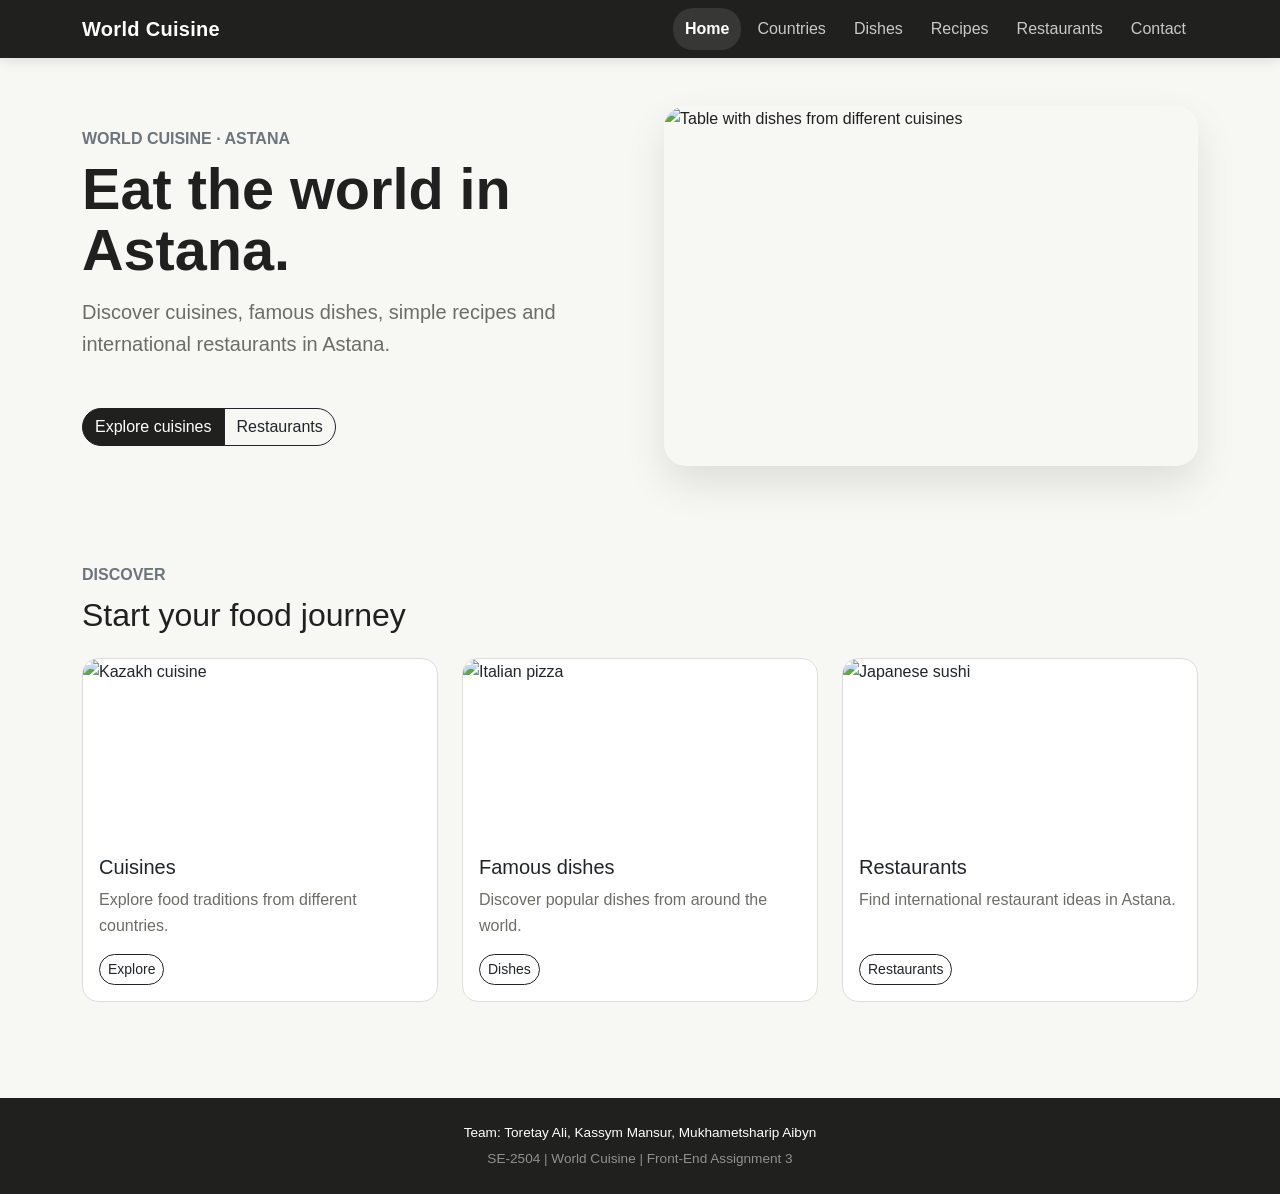
==== commit 65d38b92: "change" ====
--- a/index.html
+++ b/index.html
@@ -1,215 +1,356 @@
 <!DOCTYPE html>
 <html lang="en">
+
 <head>
+
     <meta charset="UTF-8">
-    <meta name="viewport" content="width=device-width, initial-scale=1.0">
+
+    <meta
+        name="viewport"
+        content="width=device-width, initial-scale=1.0"
+    >
 
     <title>World Cuisine | Home</title>
 
-    <!--
-    Team: Toretay Ali, Kassym Mansur, Mukhametsharip Aibyn
-    Group: SE-2504
-    Assigned page: Toretay Ali
-    -->
-
-    <link rel="stylesheet" href="css/style.css">
+    <link
+        href="https://cdn.jsdelivr.net/npm/bootstrap@5.3.3/dist/css/bootstrap.min.css"
+        rel="stylesheet"
+    >
+
+    <link
+        rel="stylesheet"
+        href="css/style.css"
+    >
+
 </head>
 
+
 <body>
 
-<header id="main-header">
-    <nav class="navbar">
-        <a href="index.html" class="logo">World Cuisine</a>
-
-        <ul class="nav-menu">
-            <li><a href="index.html" class="active">Home</a></li>
-            <li><a href="countries.html">Countries</a></li>
-            <li><a href="dishes.html">Dishes</a></li>
-            <li><a href="recipes.html">Recipes</a></li>
-            <li><a href="restaurants.html">Restaurants</a></li>
-            <li><a href="contact.html">Contact</a></li>
-        </ul>
-    </nav>
-</header>
+
+<nav class="navbar navbar-expand-lg navbar-dark world-navbar sticky-top">
+
+    <div class="container">
+
+        <a
+            class="navbar-brand"
+            href="index.html"
+        >
+            World Cuisine
+        </a>
+
+        <button
+            class="navbar-toggler"
+            type="button"
+            data-bs-toggle="collapse"
+            data-bs-target="#mainNavbar"
+            aria-controls="mainNavbar"
+            aria-expanded="false"
+            aria-label="Toggle navigation"
+        >
+            <span class="navbar-toggler-icon"></span>
+        </button>
+
+
+        <div
+            class="collapse navbar-collapse"
+            id="mainNavbar"
+        >
+
+            <ul class="navbar-nav ms-auto">
+
+                <li class="nav-item">
+                    <a
+                        class="nav-link active"
+                        href="index.html"
+                    >
+                        Home
+                    </a>
+                </li>
+
+                <li class="nav-item">
+                    <a
+                        class="nav-link"
+                        href="countries.html"
+                    >
+                        Countries
+                    </a>
+                </li>
+
+                <li class="nav-item">
+                    <a
+                        class="nav-link"
+                        href="dishes.html"
+                    >
+                        Dishes
+                    </a>
+                </li>
+
+                <li class="nav-item">
+                    <a
+                        class="nav-link"
+                        href="recipes.html"
+                    >
+                        Recipes
+                    </a>
+                </li>
+
+                <li class="nav-item">
+                    <a
+                        class="nav-link"
+                        href="restaurants.html"
+                    >
+                        Restaurants
+                    </a>
+                </li>
+
+                <li class="nav-item">
+                    <a
+                        class="nav-link"
+                        href="contact.html"
+                    >
+                        Contact
+                    </a>
+                </li>
+
+            </ul>
+
+        </div>
+
+    </div>
+
+</nav>
+
 
 
 <main>
-    <section class="hero">
-
-        <div class="container hero-layout">
-
-            <div class="hero-text">
-
-                <p class="eyebrow">
-                    WORLD CUISINE · ASTANA
+
+
+    <!-- 6 + 6 Bootstrap Grid -->
+
+    <section class="container py-5">
+
+        <div class="row align-items-center g-5">
+
+            <div class="col-lg-6">
+
+                <p class="text-uppercase text-secondary fw-bold mb-2">
+                    World Cuisine · Astana
                 </p>
 
-                <h1>
-                    Eat the world
-                    <span>in Astana.</span>
+                <h1 class="hero-title mb-3">
+                    Eat the world in Astana.
                 </h1>
 
-                <p class="hero-description">
-                    Discover cuisines from around the world,
-                    learn about famous dishes, try simple recipes
-                    and explore international food in Astana.
+                <p class="lead mb-4">
+                    Discover cuisines, famous dishes,
+                    simple recipes and international
+                    restaurants in Astana.
                 </p>
 
-                <div class="hero-buttons">
-                    <a href="countries.html" class="button">
+
+                <div
+                    class="btn-group mt-lg-4"
+                    role="group"
+                    aria-label="Main navigation"
+                >
+
+                    <a
+                        href="countries.html"
+                        class="btn btn-dark"
+                    >
                         Explore cuisines
                     </a>
 
-                    <a href="restaurants.html" class="button button-light">
+                    <a
+                        href="restaurants.html"
+                        class="btn btn-outline-dark"
+                    >
                         Restaurants
                     </a>
+
                 </div>
 
             </div>
 
 
-            <img
-                src="https://blog.swiggy.com/wp-content/uploads/2024/11/Image-2_-Chinese-Cuisine-1024x538.png"
-                alt="Table with dishes from different world cuisines"
-                class="hero-image"
-            >
+            <div class="col-lg-6">
+
+                <img
+                    src="https://images.squarespace-cdn.com/content/v1/53b839afe4b07ea978436183/1daa9086-0f1d-4d65-86b5-4a15a36d08d4/traditional-food-around-the-world-Travlinmad.jpg"
+                    class="hero-image"
+                    alt="Table with dishes from different cuisines"
+                >
+
+            </div>
 
         </div>
 
     </section>
 
 
-    <section class="section">
-
-        <div class="container">
-
-            <div class="section-title">
-                <p class="eyebrow">DISCOVER</p>
-                <h2>Start your food journey</h2>
-            </div>
-
-
-            <div class="cards">
-
-                <article class="card">
-
-                    <span class="number">01</span>
-
-                    <h3>Cuisines</h3>
-
-                    <p>
-                        Explore food traditions from Kazakhstan,
-                        Italy, Japan, Mexico, India and Korea.
-                    </p>
-
-                    <a href="countries.html">
-                        Explore countries →
-                    </a>
-
-                </article>
-
-
-                <article class="card">
-
-                    <span class="number">02</span>
-
-                    <h3>Famous dishes</h3>
-
-                    <p>
-                        Discover popular foods and learn
-                        what makes each dish special.
-                    </p>
-
-                    <a href="dishes.html">
-                        Discover dishes →
-                    </a>
-
-                </article>
-
-
-                <article class="card">
-
-                    <span class="number">03</span>
-
-                    <h3>Astana</h3>
-
-                    <p>
-                        Find restaurant ideas inspired by
-                        cuisines from different countries.
-                    </p>
-
-                    <a href="restaurants.html">
-                        View restaurants →
-                    </a>
-
-                </article>
-
-            </div>
+
+    <!-- 4 + 4 + 4 Bootstrap Grid -->
+
+    <section class="container py-5">
+
+        <div class="mb-4">
+
+            <p class="text-uppercase text-secondary fw-bold mb-2">
+                Discover
+            </p>
+
+            <h2>
+                Start your food journey
+            </h2>
 
         </div>
 
+
+        <div class="row g-4">
+
+
+            <div class="col-md-6 col-lg-4">
+
+                <div class="card h-100">
+
+                    <img
+                        src="https://i.pinimg.com/736x/cb/19/41/cb1941af26d7bb88349c5641f69ae9c1.jpg"
+                        class="card-img-top"
+                        alt="Kazakh cuisine"
+                    >
+
+                    <div class="card-body d-flex flex-column">
+
+                        <h3 class="card-title h5">
+                            Cuisines
+                        </h3>
+
+                        <p class="card-text">
+                            Explore food traditions
+                            from different countries.
+                        </p>
+
+                        <a
+                            href="countries.html"
+                            class="btn btn-sm btn-outline-dark mt-auto align-self-start"
+                        >
+                            Explore
+                        </a>
+
+                    </div>
+
+                </div>
+
+            </div>
+
+
+
+            <div class="col-md-6 col-lg-4">
+
+                <div class="card h-100">
+
+                    <img
+                        src="https://encrypted-tbn0.gstatic.com/images?q=tbn:ANd9GcSdLRFw-bHBIAgELoderXJAx0O9VjEHtP5T0AlllKSvALoqNaYb43EktWka&s=10"
+                        class="card-img-top"
+                        alt="Italian pizza"
+                    >
+
+                    <div class="card-body d-flex flex-column">
+
+                        <h3 class="card-title h5">
+                            Famous dishes
+                        </h3>
+
+                        <p class="card-text">
+                            Discover popular dishes
+                            from around the world.
+                        </p>
+
+                        <a
+                            href="dishes.html"
+                            class="btn btn-sm btn-outline-dark mt-auto align-self-start"
+                        >
+                            Dishes
+                        </a>
+
+                    </div>
+
+                </div>
+
+            </div>
+
+
+
+            <div class="col-md-6 col-lg-4">
+
+                <div class="card h-100">
+
+                    <img
+                        src="https://sxodim.com/uploads/images/2023/01/25/optimized/f051bf63aa2ef268acad87b389497111_800xauto-q-85.jpg"
+                        class="card-img-top"
+                        alt="Japanese sushi"
+                    >
+
+                    <div class="card-body d-flex flex-column">
+
+                        <h3 class="card-title h5">
+                            Restaurants
+                        </h3>
+
+                        <p class="card-text">
+                            Find international restaurant
+                            ideas in Astana.
+                        </p>
+
+                        <a
+                            href="restaurants.html"
+                            class="btn btn-sm btn-outline-dark mt-auto align-self-start"
+                        >
+                            Restaurants
+                        </a>
+
+                    </div>
+
+                </div>
+
+            </div>
+
+
+        </div>
+
     </section>
 
 
-    <section class="section section-gray">
-
-        <div class="container">
-
-            <div class="about-grid">
-
-                <img
-                    src="https://iapn.kz/upload/iblock/0d8/0d8f2453ea1fe779102e8a6ccf861a76.jpg"
-                    alt="Traditional Kazakh baursak"
-                    class="profile-img"
-                >
-
-                <div>
-
-                    <p class="eyebrow">
-                        TEAM MEMBER
-                    </p>
-
-                    <h2>
-                        Toretay Ali
-                    </h2>
-
-                    <p>
-                        I am a Software Engineering student interested
-                        in programming, web development and creating
-                        simple digital products.
-                    </p>
-
-                    <p>
-                        <strong>Assigned pages:</strong>
-                        Home and Countries
-                    </p>
-
-                </div>
-
-            </div>
-
-        </div>
-
-    </section>
-
 </main>
 
 
-<footer>
-
-    <div class="container">
-
-        <p>
-            Team: Toretay Ali, Kassym Mansur, Mukhametsharip Aibyn
+
+<footer class="world-footer py-4 mt-5">
+
+    <div class="container text-center">
+
+        <p class="text-white mb-1">
+            Team: Toretay Ali,
+            Kassym Mansur,
+            Mukhametsharip Aibyn
         </p>
 
-        <p>
-            SE-2504 | World Cuisine | Front-End Assignment 1
+        <p class="text-white-50 mb-0">
+            SE-2504 |
+            World Cuisine |
+            Front-End Assignment 3
         </p>
 
     </div>
 
 </footer>
+
+
+<script
+    src="https://cdn.jsdelivr.net/npm/bootstrap@5.3.3/dist/js/bootstrap.bundle.min.js">
+</script>
+
 
 </body>
 </html>
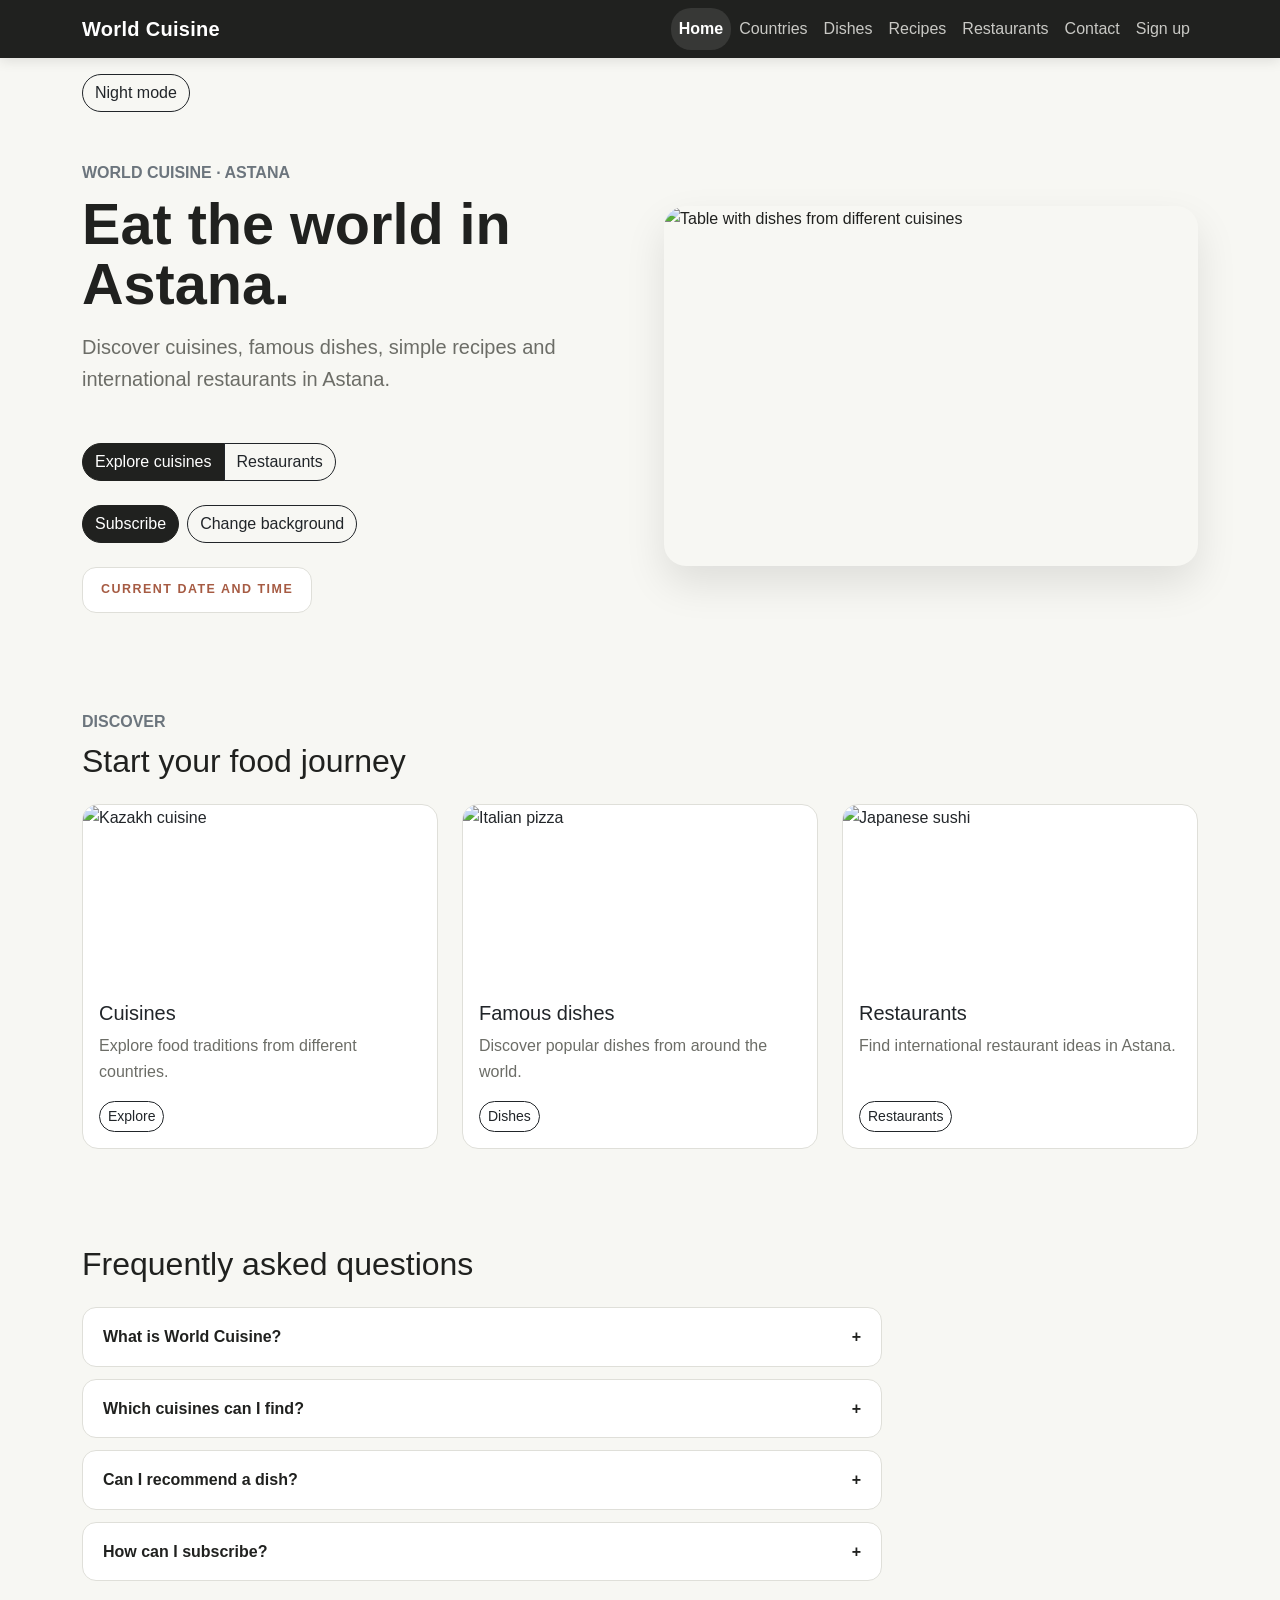
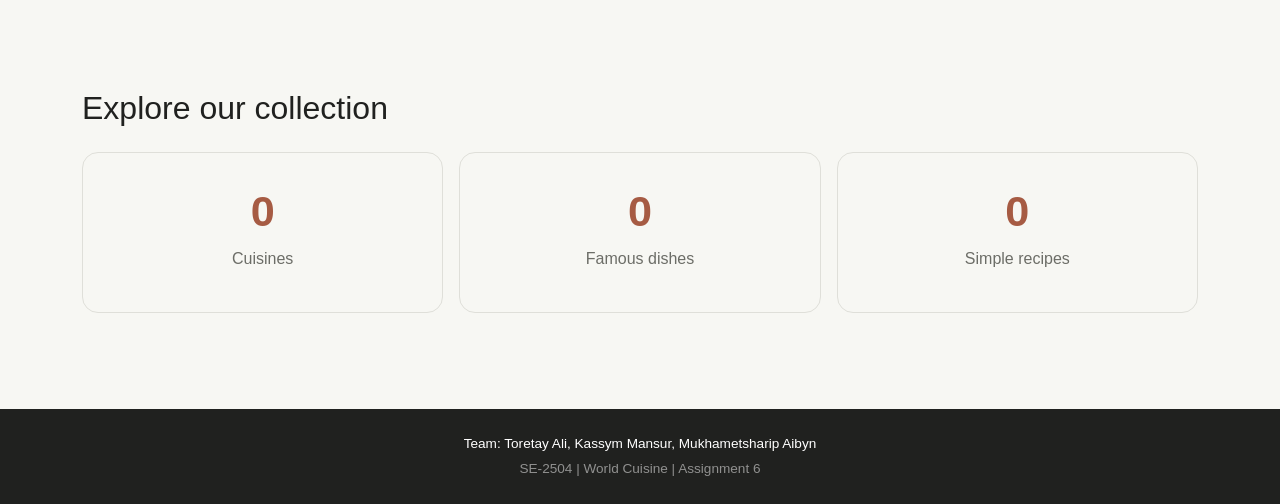
==== commit b968935e: "channge" ====
--- a/index.html
+++ b/index.html
@@ -1,356 +1,252 @@
 <!DOCTYPE html>
 <html lang="en">
-
 <head>
-
     <meta charset="UTF-8">
-
-    <meta
-        name="viewport"
-        content="width=device-width, initial-scale=1.0"
-    >
-
+    <meta name="viewport" content="width=device-width, initial-scale=1.0">
     <title>World Cuisine | Home</title>
 
-    <link
-        href="https://cdn.jsdelivr.net/npm/bootstrap@5.3.3/dist/css/bootstrap.min.css"
-        rel="stylesheet"
-    >
-
-    <link
-        rel="stylesheet"
-        href="css/style.css"
-    >
-
+    <link href="https://cdn.jsdelivr.net/npm/bootstrap@5.3.3/dist/css/bootstrap.min.css" rel="stylesheet">
+    <link rel="stylesheet" href="css/style.css">
+
+    <script src="https://code.jquery.com/jquery-4.0.0.min.js" defer></script>
+    <script src="js/script.js" defer></script>
 </head>
 
-
 <body>
-
+<div id="scrollProgress" role="progressbar" aria-label="Page scroll progress"
+     aria-valuemin="0" aria-valuemax="100" aria-valuenow="0"></div>
+
+<div id="notification" role="status" aria-live="polite"></div>
 
 <nav class="navbar navbar-expand-lg navbar-dark world-navbar sticky-top">
-
     <div class="container">
-
-        <a
-            class="navbar-brand"
-            href="index.html"
-        >
-            World Cuisine
-        </a>
-
-        <button
-            class="navbar-toggler"
-            type="button"
-            data-bs-toggle="collapse"
-            data-bs-target="#mainNavbar"
-            aria-controls="mainNavbar"
-            aria-expanded="false"
-            aria-label="Toggle navigation"
-        >
+        <a class="navbar-brand" href="index.html">World Cuisine</a>
+
+        <button class="navbar-toggler" type="button"
+                data-bs-toggle="collapse" data-bs-target="#mainNavbar"
+                aria-controls="mainNavbar" aria-expanded="false"
+                aria-label="Toggle navigation">
             <span class="navbar-toggler-icon"></span>
         </button>
 
-
-        <div
-            class="collapse navbar-collapse"
-            id="mainNavbar"
-        >
-
+        <div class="collapse navbar-collapse" id="mainNavbar">
             <ul class="navbar-nav ms-auto">
-
-                <li class="nav-item">
-                    <a
-                        class="nav-link active"
-                        href="index.html"
-                    >
-                        Home
-                    </a>
-                </li>
-
-                <li class="nav-item">
-                    <a
-                        class="nav-link"
-                        href="countries.html"
-                    >
-                        Countries
-                    </a>
-                </li>
-
-                <li class="nav-item">
-                    <a
-                        class="nav-link"
-                        href="dishes.html"
-                    >
-                        Dishes
-                    </a>
-                </li>
-
-                <li class="nav-item">
-                    <a
-                        class="nav-link"
-                        href="recipes.html"
-                    >
-                        Recipes
-                    </a>
-                </li>
-
-                <li class="nav-item">
-                    <a
-                        class="nav-link"
-                        href="restaurants.html"
-                    >
-                        Restaurants
-                    </a>
-                </li>
-
-                <li class="nav-item">
-                    <a
-                        class="nav-link"
-                        href="contact.html"
-                    >
-                        Contact
-                    </a>
-                </li>
-
+                <li class="nav-item"><a class="nav-link active" aria-current="page" href="index.html">Home</a></li>
+                <li class="nav-item"><a class="nav-link" href="countries.html">Countries</a></li>
+                <li class="nav-item"><a class="nav-link" href="dishes.html">Dishes</a></li>
+                <li class="nav-item"><a class="nav-link" href="recipes.html">Recipes</a></li>
+                <li class="nav-item"><a class="nav-link" href="restaurants.html">Restaurants</a></li>
+                <li class="nav-item"><a class="nav-link" href="contact.html">Contact</a></li>
+                <li class="nav-item"><a class="nav-link" href="register.html">Sign up</a></li>
             </ul>
-
-        </div>
-
+        </div>
     </div>
-
 </nav>
 
-
+<div class="container mt-3">
+    <button id="themeBtn" type="button" class="btn btn-outline-dark">Night mode</button>
+</div>
 
 <main>
-
-
-    <!-- 6 + 6 Bootstrap Grid -->
-
-    <section class="container py-5">
-
+    <section class="container py-5">
         <div class="row align-items-center g-5">
-
             <div class="col-lg-6">
-
                 <p class="text-uppercase text-secondary fw-bold mb-2">
                     World Cuisine · Astana
                 </p>
 
-                <h1 class="hero-title mb-3">
-                    Eat the world in Astana.
-                </h1>
+                <h1 class="hero-title mb-3">Eat the world in Astana.</h1>
 
                 <p class="lead mb-4">
-                    Discover cuisines, famous dishes,
-                    simple recipes and international
-                    restaurants in Astana.
+                    Discover cuisines, famous dishes, simple recipes
+                    and international restaurants in Astana.
                 </p>
 
-
-                <div
-                    class="btn-group mt-lg-4"
-                    role="group"
-                    aria-label="Main navigation"
-                >
-
-                    <a
-                        href="countries.html"
-                        class="btn btn-dark"
-                    >
-                        Explore cuisines
-                    </a>
-
-                    <a
-                        href="restaurants.html"
-                        class="btn btn-outline-dark"
-                    >
-                        Restaurants
-                    </a>
-
-                </div>
-
-            </div>
-
+                <div class="btn-group mt-lg-4" role="group" aria-label="Main navigation">
+                    <a href="countries.html" class="btn btn-dark">Explore cuisines</a>
+                    <a href="restaurants.html" class="btn btn-outline-dark">Restaurants</a>
+                </div>
+
+                <div class="d-flex flex-wrap gap-2 mt-4">
+                    <button id="openPopup" type="button" class="btn btn-dark">
+                        Subscribe
+                    </button>
+
+                    <button id="colorBtn" type="button" class="btn btn-outline-dark">
+                        Change background
+                    </button>
+                </div>
+
+                <div class="mt-4">
+                    <div class="datetime-box">
+                        <div class="eyebrow">Current date and time</div>
+                        <div id="datetime"></div>
+                    </div>
+                </div>
+            </div>
 
             <div class="col-lg-6">
-
                 <img
                     src="https://images.squarespace-cdn.com/content/v1/53b839afe4b07ea978436183/1daa9086-0f1d-4d65-86b5-4a15a36d08d4/traditional-food-around-the-world-Travlinmad.jpg"
                     class="hero-image"
-                    alt="Table with dishes from different cuisines"
-                >
-
-            </div>
-
-        </div>
-
-    </section>
-
-
-
-    <!-- 4 + 4 + 4 Bootstrap Grid -->
-
-    <section class="container py-5">
-
+                    alt="Table with dishes from different cuisines">
+            </div>
+        </div>
+    </section>
+
+    <section class="container py-5">
         <div class="mb-4">
-
-            <p class="text-uppercase text-secondary fw-bold mb-2">
-                Discover
-            </p>
-
-            <h2>
-                Start your food journey
-            </h2>
-
-        </div>
-
+            <p class="text-uppercase text-secondary fw-bold mb-2">Discover</p>
+            <h2>Start your food journey</h2>
+        </div>
 
         <div class="row g-4">
-
-
             <div class="col-md-6 col-lg-4">
-
                 <div class="card h-100">
-
                     <img
                         src="https://i.pinimg.com/736x/cb/19/41/cb1941af26d7bb88349c5641f69ae9c1.jpg"
                         class="card-img-top"
-                        alt="Kazakh cuisine"
-                    >
+                        alt="Kazakh cuisine">
 
                     <div class="card-body d-flex flex-column">
-
-                        <h3 class="card-title h5">
-                            Cuisines
-                        </h3>
-
-                        <p class="card-text">
-                            Explore food traditions
-                            from different countries.
-                        </p>
-
-                        <a
-                            href="countries.html"
-                            class="btn btn-sm btn-outline-dark mt-auto align-self-start"
-                        >
+                        <h3 class="card-title h5">Cuisines</h3>
+                        <p class="card-text">Explore food traditions from different countries.</p>
+                        <a href="countries.html" class="btn btn-sm btn-outline-dark mt-auto align-self-start">
                             Explore
                         </a>
-
-                    </div>
-
-                </div>
-
-            </div>
-
-
+                    </div>
+                </div>
+            </div>
 
             <div class="col-md-6 col-lg-4">
-
                 <div class="card h-100">
-
                     <img
-                        src="https://encrypted-tbn0.gstatic.com/images?q=tbn:ANd9GcSdLRFw-bHBIAgELoderXJAx0O9VjEHtP5T0AlllKSvALoqNaYb43EktWka&s=10"
+                        src="https://encrypted-tbn0.gstatic.com/images?q=tbn:ANd9GcSdLRFw-bHBIAgELoderXJAx0O9VjEHtP5T0AlllKSvALoqNaYb43EktWka&amp;s=10"
                         class="card-img-top"
-                        alt="Italian pizza"
-                    >
+                        alt="Italian pizza">
 
                     <div class="card-body d-flex flex-column">
-
-                        <h3 class="card-title h5">
-                            Famous dishes
-                        </h3>
-
-                        <p class="card-text">
-                            Discover popular dishes
-                            from around the world.
-                        </p>
-
-                        <a
-                            href="dishes.html"
-                            class="btn btn-sm btn-outline-dark mt-auto align-self-start"
-                        >
+                        <h3 class="card-title h5">Famous dishes</h3>
+                        <p class="card-text">Discover popular dishes from around the world.</p>
+                        <a href="dishes.html" class="btn btn-sm btn-outline-dark mt-auto align-self-start">
                             Dishes
                         </a>
-
-                    </div>
-
-                </div>
-
-            </div>
-
-
+                    </div>
+                </div>
+            </div>
 
             <div class="col-md-6 col-lg-4">
-
                 <div class="card h-100">
-
                     <img
                         src="https://sxodim.com/uploads/images/2023/01/25/optimized/f051bf63aa2ef268acad87b389497111_800xauto-q-85.jpg"
                         class="card-img-top"
-                        alt="Japanese sushi"
-                    >
+                        alt="Japanese sushi">
 
                     <div class="card-body d-flex flex-column">
-
-                        <h3 class="card-title h5">
-                            Restaurants
-                        </h3>
-
-                        <p class="card-text">
-                            Find international restaurant
-                            ideas in Astana.
-                        </p>
-
-                        <a
-                            href="restaurants.html"
-                            class="btn btn-sm btn-outline-dark mt-auto align-self-start"
-                        >
+                        <h3 class="card-title h5">Restaurants</h3>
+                        <p class="card-text">Find international restaurant ideas in Astana.</p>
+                        <a href="restaurants.html" class="btn btn-sm btn-outline-dark mt-auto align-self-start">
                             Restaurants
                         </a>
-
-                    </div>
-
-                </div>
-
-            </div>
-
-
-        </div>
-
-    </section>
-
-
+                    </div>
+                </div>
+            </div>
+        </div>
+    </section>
+
+    <section class="container py-5">
+        <h2>Frequently asked questions</h2>
+
+        <div class="faq mt-4">
+            <div class="faq-item">
+                <button type="button" class="faq-question" aria-expanded="false">
+                    What is World Cuisine?
+                </button>
+                <div class="faq-answer">
+                    <p>A guide to cuisines, dishes, recipes and restaurants in Astana.</p>
+                </div>
+            </div>
+
+            <div class="faq-item">
+                <button type="button" class="faq-question" aria-expanded="false">
+                    Which cuisines can I find?
+                </button>
+                <div class="faq-answer">
+                    <p>Kazakh, Italian, Japanese, Mexican, Indian and Korean cuisines.</p>
+                </div>
+            </div>
+
+            <div class="faq-item">
+                <button type="button" class="faq-question" aria-expanded="false">
+                    Can I recommend a dish?
+                </button>
+                <div class="faq-answer">
+                    <p>Open Contact and fill in the recommendation form.</p>
+                </div>
+            </div>
+
+            <div class="faq-item">
+                <button type="button" class="faq-question" aria-expanded="false">
+                    How can I subscribe?
+                </button>
+                <div class="faq-answer">
+                    <p>Click Subscribe and enter your email in the demo form.</p>
+                </div>
+            </div>
+        </div>
+    </section>
+
+    <section class="container py-5">
+        <h2>Explore our collection</h2>
+
+        <div class="stats-grid mt-4">
+            <div>
+                <strong class="counter" data-target="6">0</strong>
+                <p>Cuisines</p>
+            </div>
+
+            <div>
+                <strong class="counter" data-target="9">0</strong>
+                <p>Famous dishes</p>
+            </div>
+
+            <div>
+                <strong class="counter" data-target="3">0</strong>
+                <p>Simple recipes</p>
+            </div>
+        </div>
+    </section>
 </main>
 
-
+<div id="popupOverlay" class="popup-overlay">
+    <div class="popup-window" role="dialog" aria-modal="true" aria-labelledby="popupTitle">
+        <button id="closePopup" type="button" class="popup-close" aria-label="Close">
+            &times;
+        </button>
+
+        <h2 id="popupTitle" class="h4">Subscribe</h2>
+
+        <form id="subscribeForm" novalidate>
+            <label for="subEmail" class="form-label">Email</label>
+            <input id="subEmail" type="email" class="form-control mb-3" required>
+
+            <button type="submit" class="btn btn-dark">Subscribe</button>
+
+            <p class="form-text mt-3">Demo subscription. No data is sent.</p>
+            <p class="form-success" role="status"></p>
+        </form>
+    </div>
+</div>
 
 <footer class="world-footer py-4 mt-5">
-
     <div class="container text-center">
-
         <p class="text-white mb-1">
-            Team: Toretay Ali,
-            Kassym Mansur,
-            Mukhametsharip Aibyn
+            Team: Toretay Ali, Kassym Mansur, Mukhametsharip Aibyn
         </p>
-
-        <p class="text-white-50 mb-0">
-            SE-2504 |
-            World Cuisine |
-            Front-End Assignment 3
-        </p>
-
+        <p class="text-white-50 mb-0">SE-2504 | World Cuisine | Assignment 6</p>
     </div>
-
 </footer>
 
-
-<script
-    src="https://cdn.jsdelivr.net/npm/bootstrap@5.3.3/dist/js/bootstrap.bundle.min.js">
-</script>
-
-
+<script src="https://cdn.jsdelivr.net/npm/bootstrap@5.3.3/dist/js/bootstrap.bundle.min.js"></script>
 </body>
 </html>
--- a/css/style.css
+++ b/css/style.css
@@ -0,0 +1,835 @@
+:root {
+    --background: #f7f7f3;
+    --surface: #ffffff;
+    --text: #20211f;
+    --muted: #6c6d67;
+    --accent: #a65b43;
+    --accent-light: #f2e4de;
+    --border: #dfdfd9;
+    --dark: #20211f;
+}
+
+/* Base */
+
+* {
+    box-sizing: border-box;
+}
+
+html {
+    scroll-behavior: smooth;
+}
+
+body {
+    margin: 0;
+    background-color: var(--background);
+    color: var(--text);
+    font-family: Arial, Helvetica, sans-serif;
+    line-height: 1.6;
+    transition: background-color 0.3s;
+}
+
+img {
+    display: block;
+    max-width: 100%;
+}
+
+h1, h2, h3, h4, h5, h6 {
+    color: var(--text);
+}
+
+p {
+    color: var(--muted);
+}
+
+a {
+    transition: color 0.2s, background-color 0.2s;
+}
+
+/* Navigation */
+
+.world-navbar {
+    background-color: var(--dark);
+    box-shadow: 0 3px 12px #0000001a;
+}
+
+.navbar-brand {
+    color: white !important;
+    font-weight: 700;
+    letter-spacing: 0.3px;
+}
+
+.nav-link {
+    color: #c9c9c5 !important;
+    border-radius: 20px;
+}
+
+.nav-link:hover {
+    color: white !important;
+    background-color: #ffffff14;
+}
+
+.nav-link.active {
+    color: white !important;
+    font-weight: 600;
+    background-color: #ffffff1a;
+}
+
+.nav-link:focus-visible {
+    outline: 2px solid white;
+    outline-offset: 2px;
+}
+
+/* Headings and hero */
+
+.page-hero {
+    background-color: var(--background);
+}
+
+.page-hero h1 {
+    font-size: 3rem;
+    line-height: 1.1;
+}
+
+.hero-description {
+    max-width: 650px;
+    font-size: 1.05rem;
+}
+
+.eyebrow {
+    color: var(--accent);
+    font-size: 0.78rem;
+    font-weight: 700;
+    letter-spacing: 1.5px;
+    text-transform: uppercase;
+}
+
+.hero-title {
+    font-size: 3.6rem;
+    font-weight: 700;
+    line-height: 1.05;
+}
+
+.hero-image {
+    width: 100%;
+    height: 360px;
+    object-fit: cover;
+    border-radius: 22px;
+    box-shadow: 0 18px 40px #0000001a;
+}
+
+.responsive-title {
+    font-size: 2rem;
+    line-height: 1.1;
+}
+
+.responsive-text {
+    max-width: 700px;
+    font-size: 0.95rem;
+}
+
+/* Buttons */
+
+.btn {
+    border-radius: 22px;
+    font-weight: 500;
+    transition: transform 0.2s, box-shadow 0.2s;
+}
+
+.btn:hover {
+    transform: translateY(-2px);
+}
+
+.btn-dark {
+    background-color: var(--dark);
+    border-color: var(--dark);
+}
+
+.btn-dark:hover {
+    background-color: var(--accent);
+    border-color: var(--accent);
+}
+
+/* Cards */
+
+.card {
+    overflow: hidden;
+    background-color: var(--surface);
+    border: 1px solid var(--border);
+    border-radius: 16px;
+    transition: transform 0.2s, box-shadow 0.2s;
+}
+
+.card:hover {
+    transform: translateY(-4px);
+    box-shadow: 0 12px 25px #00000014;
+}
+
+.card-img-top {
+    width: 100%;
+    height: 180px;
+    object-fit: cover;
+}
+
+/* Countries */
+
+.mq-card-group {
+    display: grid;
+    grid-template-columns: 1fr;
+    gap: 18px;
+}
+
+.mq-card {
+    padding: 20px;
+    background-color: var(--surface);
+    border: 1px solid var(--border);
+    border-radius: 16px;
+    transition: transform 0.2s, box-shadow 0.2s;
+}
+
+.mq-card:hover {
+    transform: translateY(-4px);
+    box-shadow: 0 10px 22px #00000012;
+}
+
+.country-code {
+    display: inline-block;
+    padding: 3px 10px;
+    margin-bottom: 12px;
+    background-color: var(--accent-light);
+    color: var(--accent);
+    border-radius: 20px;
+    font-size: 0.8rem;
+    font-weight: 700;
+}
+
+.more-text {
+    display: none;
+    margin-top: 12px;
+}
+
+/* Gallery */
+
+.gallery {
+    display: grid;
+    grid-template-columns: repeat(3, 1fr);
+    gap: 18px;
+}
+
+.gallery-item {
+    position: relative;
+    margin: 0;
+    overflow: hidden;
+    background-color: var(--surface);
+    border: 1px solid var(--border);
+    border-radius: 16px;
+    box-shadow: 0 6px 18px #0000000d;
+}
+
+.gallery-item img {
+    width: 100%;
+    height: 230px;
+    object-fit: cover;
+    transition: transform 0.3s, filter 0.3s;
+}
+
+.gallery-item:hover img {
+    transform: scale(1.05);
+    filter: brightness(0.85);
+}
+
+.gallery-item figcaption {
+    display: flex;
+    flex-direction: column;
+    min-height: 76px;
+    padding: 10px 12px;
+    color: white;
+    background-color: #141414c7;
+}
+
+.gallery-item figcaption strong {
+    color: white;
+    font-size: 0.95rem;
+}
+
+.gallery-item figcaption span {
+    color: #deded8;
+    font-size: 0.8rem;
+}
+
+/* Rating */
+
+.gallery-item .rating {
+    position: absolute;
+    top: 10px;
+    left: 10px;
+    z-index: 2;
+    display: flex;
+    align-items: center;
+    gap: 2px;
+    padding: 4px 10px;
+    border-radius: 20px;
+    background: #141414bf;
+}
+
+.star {
+    padding: 2px;
+    background: none;
+    border: 0;
+    color: #bbbbbb;
+    font-size: 20px;
+    cursor: pointer;
+    transition: transform 0.2s, color 0.2s;
+}
+
+.star.active {
+    color: #f5b301;
+}
+
+.star:hover {
+    transform: scale(1.15);
+}
+
+.star:focus-visible {
+    outline: 2px solid white;
+}
+
+.rating-value {
+    margin-left: 6px;
+    color: white;
+    font-size: 13px;
+}
+
+.pop {
+    animation: pop 0.4s ease;
+}
+
+@keyframes pop {
+    50% {
+        transform: scale(1.03);
+    }
+}
+
+/* Carousel */
+
+.carousel-section {
+    background-color: #eeeeea;
+}
+
+#foodCarousel {
+    max-width: 900px;
+    margin-inline: auto;
+    overflow: hidden;
+    border-radius: 20px;
+    box-shadow: 0 15px 35px #0000001f;
+}
+
+.carousel-food-image {
+    width: 100%;
+    height: 500px;
+    object-fit: cover;
+}
+
+#foodCarousel .carousel-control-prev,
+#foodCarousel .carousel-control-next {
+    width: 12%;
+}
+
+#foodCarousel .carousel-control-prev-icon,
+#foodCarousel .carousel-control-next-icon {
+    width: 44px;
+    height: 44px;
+    background-color: #000000ad;
+    background-size: 55%;
+    border-radius: 50%;
+}
+
+#foodCarousel .carousel-indicators {
+    margin-bottom: 18px;
+}
+
+#foodCarousel .carousel-indicators button {
+    width: 10px;
+    height: 10px;
+    margin-inline: 5px;
+    border: 0;
+    border-radius: 50%;
+    background-color: white;
+    opacity: 0.6;
+}
+
+#foodCarousel .carousel-indicators .active {
+    opacity: 1;
+}
+
+/* Recipes */
+
+.recipe-box {
+    background-color: var(--surface);
+    border: 1px solid var(--border);
+    border-radius: 18px;
+    transition: transform 0.2s, box-shadow 0.2s;
+}
+
+.recipe-box:hover {
+    transform: translateY(-2px);
+    box-shadow: 0 8px 20px #0000000d;
+}
+
+.recipe-image {
+    width: 100%;
+    height: 260px;
+    object-fit: cover;
+    border-radius: 14px;
+}
+
+.filter-bar {
+    display: flex;
+    flex-wrap: wrap;
+    gap: 8px;
+}
+
+.filter-btn.active {
+    background: var(--dark);
+    color: white;
+}
+
+.copy-feedback {
+    display: inline-block;
+    margin: 8px 12px;
+}
+
+/* Restaurants */
+
+.restaurant-card .badge {
+    background-color: var(--accent) !important;
+}
+
+.restaurant-rating {
+    color: #b17a00;
+    font-weight: bold;
+}
+
+/* Forms */
+
+.form-box {
+    background-color: var(--surface);
+    border: 1px solid var(--border);
+    border-radius: 20px;
+    box-shadow: 0 10px 25px #0000000f;
+}
+
+.form-control,
+.form-select,
+.input-group-text {
+    border-color: #d4d4cd;
+    border-radius: 10px;
+}
+
+.form-control:focus,
+.form-select:focus {
+    border-color: var(--accent);
+    box-shadow: 0 0 0 0.2rem #a65b431f;
+}
+
+.form-step {
+    display: none;
+}
+
+.form-step.active {
+    display: block;
+}
+
+.step-indicator {
+    color: var(--accent);
+    font-weight: bold;
+}
+
+.form-success {
+    color: #287448;
+    margin-top: 12px;
+}
+
+.form-success:empty {
+    display: none;
+}
+
+/* Spinner */
+
+.loading-spinner {
+    display: inline-block;
+    width: 16px;
+    height: 16px;
+    margin-right: 6px;
+    border: 2px solid currentColor;
+    border-right-color: transparent;
+    border-radius: 50%;
+    vertical-align: -2px;
+    animation: spin 0.7s linear infinite;
+}
+
+@keyframes spin {
+    to {
+        transform: rotate(360deg);
+    }
+}
+
+/* Clock */
+
+.datetime-box {
+    display: inline-block;
+    padding: 12px 18px;
+    background: var(--surface);
+    border: 1px solid var(--border);
+    border-radius: 14px;
+}
+
+#datetime {
+    font-weight: 600;
+}
+
+/* FAQ */
+
+.faq {
+    max-width: 800px;
+}
+
+.faq-item {
+    margin-bottom: 12px;
+    background: var(--surface);
+    border: 1px solid var(--border);
+    border-radius: 14px;
+    overflow: hidden;
+}
+
+.faq-question {
+    width: 100%;
+    padding: 16px 20px;
+    background: none;
+    border: 0;
+    color: var(--text);
+    text-align: left;
+    font-weight: bold;
+}
+
+.faq-question::after {
+    content: "+";
+    float: right;
+}
+
+.faq-question[aria-expanded="true"]::after {
+    content: "−";
+}
+
+.faq-answer {
+    display: none;
+}
+
+.faq-answer p {
+    padding: 0 20px 16px;
+    margin: 0;
+}
+
+/* Subscribe popup */
+
+.popup-overlay {
+    display: none;
+    position: fixed;
+    inset: 0;
+    z-index: 2000;
+    padding: 16px;
+    background: #00000099;
+    align-items: center;
+    justify-content: center;
+}
+
+.popup-overlay.show {
+    display: flex;
+}
+
+.popup-window {
+    position: relative;
+    width: 100%;
+    max-width: 420px;
+    padding: 28px;
+    background: var(--surface);
+    border-radius: 18px;
+}
+
+.popup-close {
+    position: absolute;
+    top: 8px;
+    right: 14px;
+    border: 0;
+    background: none;
+    color: var(--text);
+    font-size: 28px;
+}
+
+/* Search */
+
+.search-panel {
+    position: relative;
+    max-width: 680px;
+    margin-inline: auto;
+}
+
+.search-suggestions {
+    position: absolute;
+    top: 76px;
+    left: 0;
+    right: 0;
+    list-style: none;
+    padding: 8px;
+    background: var(--surface);
+    border: 1px solid var(--border);
+    border-radius: 10px;
+    box-shadow: 0 8px 24px #00000022;
+    z-index: 20;
+}
+
+.search-suggestions button {
+    display: block;
+    width: 100%;
+    padding: 8px 12px;
+    text-align: left;
+    color: var(--text);
+    background: none;
+    border: 0;
+    border-radius: 6px;
+}
+
+.search-suggestions button:hover,
+.search-suggestions button:focus {
+    background: var(--accent-light);
+}
+
+mark {
+    background: #ffe08a;
+    color: #242424;
+    padding: 0 2px;
+}
+
+/* Scroll progress */
+
+#scrollProgress {
+    position: fixed;
+    top: 0;
+    left: 0;
+    height: 5px;
+    width: 0;
+    z-index: 3000;
+    background: linear-gradient(90deg, #d27944, #e6b853, #62b99b);
+}
+
+/* Notifications */
+
+#notification {
+    display: none;
+    position: fixed;
+    bottom: 24px;
+    right: 24px;
+    max-width: min(390px, calc(100vw - 48px));
+    padding: 16px 22px;
+    border-radius: 12px;
+    color: white;
+    background: #274d3f;
+    box-shadow: 0 8px 30px #00000033;
+    z-index: 3001;
+}
+
+/* Counters */
+
+.stats-grid {
+    display: grid;
+    grid-template-columns: repeat(3, 1fr);
+    gap: 16px;
+    text-align: center;
+}
+
+.stats-grid > div {
+    padding: 24px 8px;
+    border: 1px solid var(--border);
+    border-radius: 16px;
+}
+
+.counter {
+    font-size: 2.7rem;
+    color: var(--accent);
+}
+
+/* Footer */
+
+.world-footer {
+    background-color: var(--dark);
+}
+
+.world-footer p {
+    font-size: 0.85rem;
+}
+
+/* Night theme */
+
+body.night {
+    --background: #15161a;
+    --surface: #202228;
+    --text: #ececea;
+    --muted: #b8b9b3;
+    --border: #34363c;
+    --accent-light: #3a2a24;
+    --bs-body-color: #ececea;
+    --bs-secondary-color: #b8b9b3;
+}
+
+body.night .card {
+    color: var(--text);
+}
+
+body.night .carousel-section {
+    background: #1b1c20;
+}
+
+body.night .form-control,
+body.night .form-select,
+body.night .input-group-text {
+    background: #2a2c33;
+    color: var(--text);
+    border-color: var(--border);
+}
+
+body.night .form-control::placeholder,
+body.night .text-secondary {
+    color: var(--muted) !important;
+}
+
+body.night .btn-outline-dark {
+    color: var(--text);
+    border-color: var(--text);
+}
+
+body.night .btn-dark,
+body.night .filter-btn.active {
+    background: var(--accent);
+    border-color: var(--accent);
+    color: white;
+}
+
+body.night .form-success {
+    color: #9ce2ad;
+}
+
+/* Responsive layout */
+
+@media (min-width: 768px) {
+    .responsive-title {
+        font-size: 2.8rem;
+    }
+
+    .responsive-text {
+        font-size: 1.05rem;
+    }
+
+    .mq-card-group {
+        grid-template-columns: repeat(2, 1fr);
+    }
+}
+
+@media (min-width: 992px) {
+    .responsive-title {
+        font-size: 3.5rem;
+    }
+
+    .responsive-text {
+        font-size: 1.15rem;
+    }
+
+    .mq-card-group {
+        grid-template-columns: repeat(3, 1fr);
+    }
+}
+
+@media (max-width: 991px) {
+    .carousel-food-image {
+        height: 420px;
+    }
+}
+
+@media (max-width: 767px) {
+    .page-hero h1 {
+        font-size: 2.4rem;
+    }
+
+    .hero-title {
+        font-size: 2.5rem;
+    }
+
+    .hero-image {
+        height: 250px;
+    }
+
+    .gallery {
+        grid-template-columns: repeat(2, 1fr);
+    }
+
+    .gallery-item img {
+        height: 200px;
+    }
+
+    .recipe-image {
+        height: 220px;
+    }
+
+    .carousel-food-image {
+        height: 350px;
+    }
+}
+
+@media (max-width: 576px) {
+    .page-hero h1 {
+        font-size: 2.1rem;
+    }
+
+    .gallery {
+        grid-template-columns: 1fr;
+    }
+
+    .gallery-item img {
+        height: 230px;
+    }
+
+    #foodCarousel {
+        border-radius: 14px;
+    }
+
+    .carousel-food-image {
+        height: 280px;
+    }
+
+    #foodCarousel .carousel-control-prev-icon,
+    #foodCarousel .carousel-control-next-icon {
+        width: 34px;
+        height: 34px;
+    }
+
+    #foodCarousel .carousel-indicators button {
+        width: 8px;
+        height: 8px;
+        margin-inline: 3px;
+    }
+}
+
+@media (max-width: 575px) {
+    .container > .row.g-5 {
+        margin-left: 0;
+        margin-right: 0;
+    }
+}
+
+@media (prefers-reduced-motion: reduce) {
+    html {
+        scroll-behavior: auto;
+    }
+
+    .pop {
+        animation: none;
+    }
+}
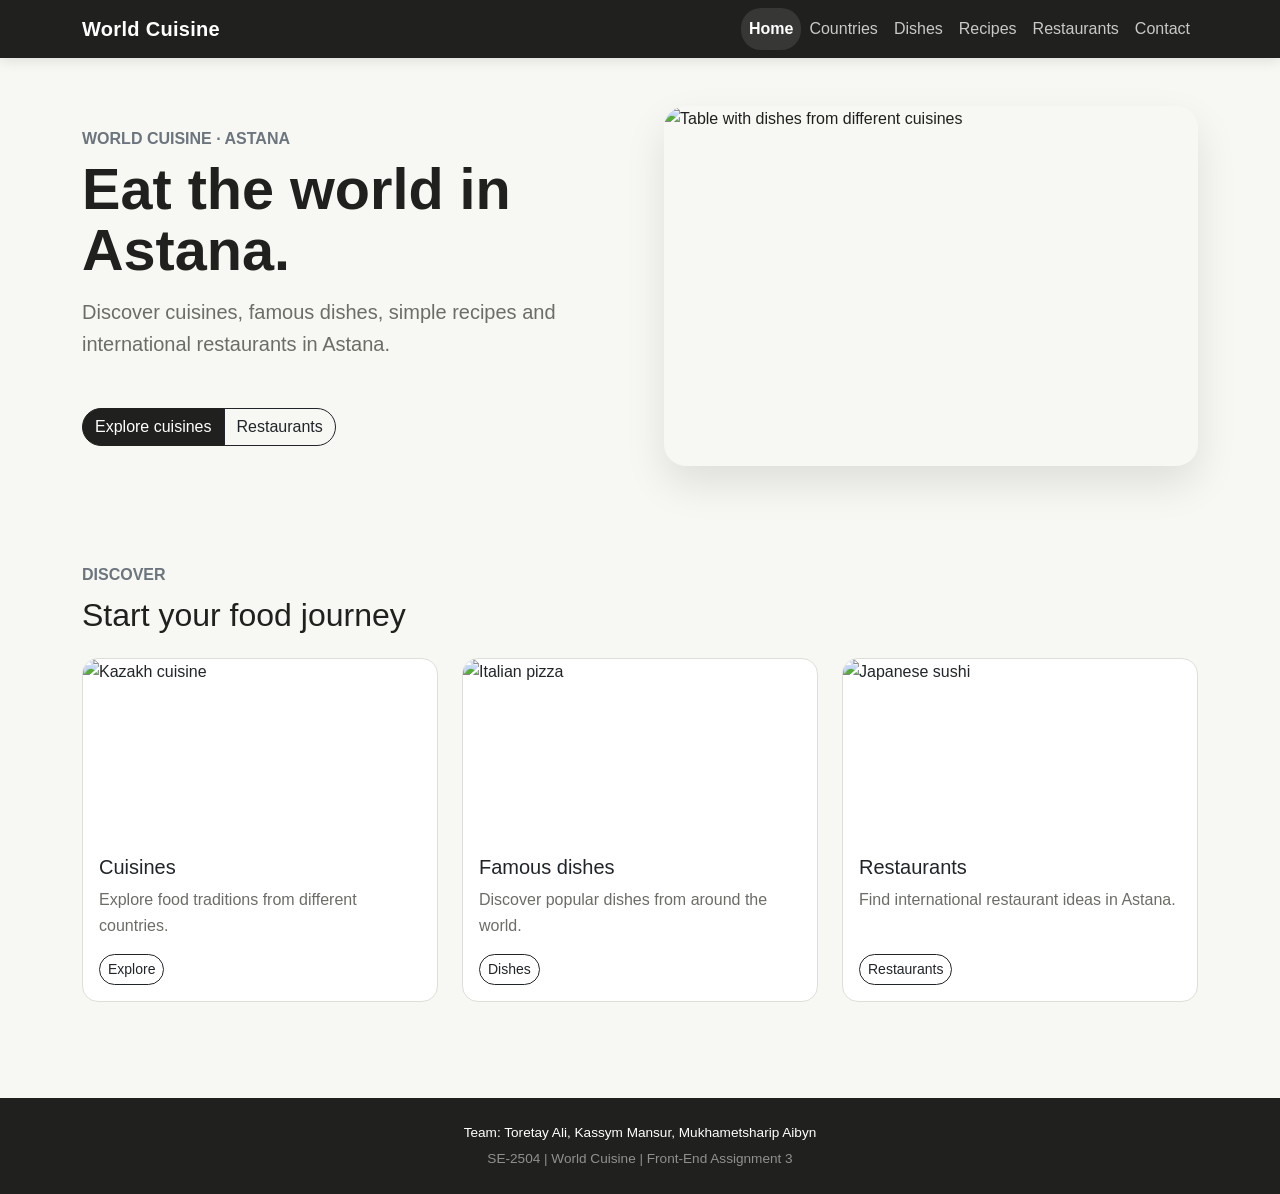
==== commit d906a27e: "Merge remote-tracking branch 'origin/master' # Conflicts: #	contact.html #	countries.html #	css/styl" ====
--- a/index.html
+++ b/index.html
@@ -1,252 +1,356 @@
 <!DOCTYPE html>
 <html lang="en">
+
 <head>
+
     <meta charset="UTF-8">
-    <meta name="viewport" content="width=device-width, initial-scale=1.0">
+
+    <meta
+        name="viewport"
+        content="width=device-width, initial-scale=1.0"
+    >
+
     <title>World Cuisine | Home</title>
 
-    <link href="https://cdn.jsdelivr.net/npm/bootstrap@5.3.3/dist/css/bootstrap.min.css" rel="stylesheet">
-    <link rel="stylesheet" href="css/style.css">
-
-    <script src="https://code.jquery.com/jquery-4.0.0.min.js" defer></script>
-    <script src="js/script.js" defer></script>
+    <link
+        href="https://cdn.jsdelivr.net/npm/bootstrap@5.3.3/dist/css/bootstrap.min.css"
+        rel="stylesheet"
+    >
+
+    <link
+        rel="stylesheet"
+        href="css/style.css"
+    >
+
 </head>
 
+
 <body>
-<div id="scrollProgress" role="progressbar" aria-label="Page scroll progress"
-     aria-valuemin="0" aria-valuemax="100" aria-valuenow="0"></div>
-
-<div id="notification" role="status" aria-live="polite"></div>
+
 
 <nav class="navbar navbar-expand-lg navbar-dark world-navbar sticky-top">
+
     <div class="container">
-        <a class="navbar-brand" href="index.html">World Cuisine</a>
-
-        <button class="navbar-toggler" type="button"
-                data-bs-toggle="collapse" data-bs-target="#mainNavbar"
-                aria-controls="mainNavbar" aria-expanded="false"
-                aria-label="Toggle navigation">
+
+        <a
+            class="navbar-brand"
+            href="index.html"
+        >
+            World Cuisine
+        </a>
+
+        <button
+            class="navbar-toggler"
+            type="button"
+            data-bs-toggle="collapse"
+            data-bs-target="#mainNavbar"
+            aria-controls="mainNavbar"
+            aria-expanded="false"
+            aria-label="Toggle navigation"
+        >
             <span class="navbar-toggler-icon"></span>
         </button>
 
-        <div class="collapse navbar-collapse" id="mainNavbar">
+
+        <div
+            class="collapse navbar-collapse"
+            id="mainNavbar"
+        >
+
             <ul class="navbar-nav ms-auto">
-                <li class="nav-item"><a class="nav-link active" aria-current="page" href="index.html">Home</a></li>
-                <li class="nav-item"><a class="nav-link" href="countries.html">Countries</a></li>
-                <li class="nav-item"><a class="nav-link" href="dishes.html">Dishes</a></li>
-                <li class="nav-item"><a class="nav-link" href="recipes.html">Recipes</a></li>
-                <li class="nav-item"><a class="nav-link" href="restaurants.html">Restaurants</a></li>
-                <li class="nav-item"><a class="nav-link" href="contact.html">Contact</a></li>
-                <li class="nav-item"><a class="nav-link" href="register.html">Sign up</a></li>
+
+                <li class="nav-item">
+                    <a
+                        class="nav-link active"
+                        href="index.html"
+                    >
+                        Home
+                    </a>
+                </li>
+
+                <li class="nav-item">
+                    <a
+                        class="nav-link"
+                        href="countries.html"
+                    >
+                        Countries
+                    </a>
+                </li>
+
+                <li class="nav-item">
+                    <a
+                        class="nav-link"
+                        href="dishes.html"
+                    >
+                        Dishes
+                    </a>
+                </li>
+
+                <li class="nav-item">
+                    <a
+                        class="nav-link"
+                        href="recipes.html"
+                    >
+                        Recipes
+                    </a>
+                </li>
+
+                <li class="nav-item">
+                    <a
+                        class="nav-link"
+                        href="restaurants.html"
+                    >
+                        Restaurants
+                    </a>
+                </li>
+
+                <li class="nav-item">
+                    <a
+                        class="nav-link"
+                        href="contact.html"
+                    >
+                        Contact
+                    </a>
+                </li>
+
             </ul>
+
         </div>
+
     </div>
+
 </nav>
 
-<div class="container mt-3">
-    <button id="themeBtn" type="button" class="btn btn-outline-dark">Night mode</button>
-</div>
+
 
 <main>
+
+
+    <!-- 6 + 6 Bootstrap Grid -->
+
     <section class="container py-5">
+
         <div class="row align-items-center g-5">
+
             <div class="col-lg-6">
+
                 <p class="text-uppercase text-secondary fw-bold mb-2">
                     World Cuisine · Astana
                 </p>
 
-                <h1 class="hero-title mb-3">Eat the world in Astana.</h1>
+                <h1 class="hero-title mb-3">
+                    Eat the world in Astana.
+                </h1>
 
                 <p class="lead mb-4">
-                    Discover cuisines, famous dishes, simple recipes
-                    and international restaurants in Astana.
+                    Discover cuisines, famous dishes,
+                    simple recipes and international
+                    restaurants in Astana.
                 </p>
 
-                <div class="btn-group mt-lg-4" role="group" aria-label="Main navigation">
-                    <a href="countries.html" class="btn btn-dark">Explore cuisines</a>
-                    <a href="restaurants.html" class="btn btn-outline-dark">Restaurants</a>
+
+                <div
+                    class="btn-group mt-lg-4"
+                    role="group"
+                    aria-label="Main navigation"
+                >
+
+                    <a
+                        href="countries.html"
+                        class="btn btn-dark"
+                    >
+                        Explore cuisines
+                    </a>
+
+                    <a
+                        href="restaurants.html"
+                        class="btn btn-outline-dark"
+                    >
+                        Restaurants
+                    </a>
+
                 </div>
 
-                <div class="d-flex flex-wrap gap-2 mt-4">
-                    <button id="openPopup" type="button" class="btn btn-dark">
-                        Subscribe
-                    </button>
-
-                    <button id="colorBtn" type="button" class="btn btn-outline-dark">
-                        Change background
-                    </button>
-                </div>
-
-                <div class="mt-4">
-                    <div class="datetime-box">
-                        <div class="eyebrow">Current date and time</div>
-                        <div id="datetime"></div>
-                    </div>
-                </div>
-            </div>
+            </div>
+
 
             <div class="col-lg-6">
+
                 <img
                     src="https://images.squarespace-cdn.com/content/v1/53b839afe4b07ea978436183/1daa9086-0f1d-4d65-86b5-4a15a36d08d4/traditional-food-around-the-world-Travlinmad.jpg"
                     class="hero-image"
-                    alt="Table with dishes from different cuisines">
-            </div>
+                    alt="Table with dishes from different cuisines"
+                >
+
+            </div>
+
         </div>
+
     </section>
 
+
+
+    <!-- 4 + 4 + 4 Bootstrap Grid -->
+
     <section class="container py-5">
+
         <div class="mb-4">
-            <p class="text-uppercase text-secondary fw-bold mb-2">Discover</p>
-            <h2>Start your food journey</h2>
+
+            <p class="text-uppercase text-secondary fw-bold mb-2">
+                Discover
+            </p>
+
+            <h2>
+                Start your food journey
+            </h2>
+
         </div>
 
+
         <div class="row g-4">
+
+
             <div class="col-md-6 col-lg-4">
+
                 <div class="card h-100">
+
                     <img
                         src="https://i.pinimg.com/736x/cb/19/41/cb1941af26d7bb88349c5641f69ae9c1.jpg"
                         class="card-img-top"
-                        alt="Kazakh cuisine">
+                        alt="Kazakh cuisine"
+                    >
 
                     <div class="card-body d-flex flex-column">
-                        <h3 class="card-title h5">Cuisines</h3>
-                        <p class="card-text">Explore food traditions from different countries.</p>
-                        <a href="countries.html" class="btn btn-sm btn-outline-dark mt-auto align-self-start">
+
+                        <h3 class="card-title h5">
+                            Cuisines
+                        </h3>
+
+                        <p class="card-text">
+                            Explore food traditions
+                            from different countries.
+                        </p>
+
+                        <a
+                            href="countries.html"
+                            class="btn btn-sm btn-outline-dark mt-auto align-self-start"
+                        >
                             Explore
                         </a>
+
                     </div>
+
                 </div>
-            </div>
+
+            </div>
+
+
 
             <div class="col-md-6 col-lg-4">
+
                 <div class="card h-100">
+
                     <img
-                        src="https://encrypted-tbn0.gstatic.com/images?q=tbn:ANd9GcSdLRFw-bHBIAgELoderXJAx0O9VjEHtP5T0AlllKSvALoqNaYb43EktWka&amp;s=10"
+                        src="https://encrypted-tbn0.gstatic.com/images?q=tbn:ANd9GcSdLRFw-bHBIAgELoderXJAx0O9VjEHtP5T0AlllKSvALoqNaYb43EktWka&s=10"
                         class="card-img-top"
-                        alt="Italian pizza">
+                        alt="Italian pizza"
+                    >
 
                     <div class="card-body d-flex flex-column">
-                        <h3 class="card-title h5">Famous dishes</h3>
-                        <p class="card-text">Discover popular dishes from around the world.</p>
-                        <a href="dishes.html" class="btn btn-sm btn-outline-dark mt-auto align-self-start">
+
+                        <h3 class="card-title h5">
+                            Famous dishes
+                        </h3>
+
+                        <p class="card-text">
+                            Discover popular dishes
+                            from around the world.
+                        </p>
+
+                        <a
+                            href="dishes.html"
+                            class="btn btn-sm btn-outline-dark mt-auto align-self-start"
+                        >
                             Dishes
                         </a>
+
                     </div>
+
                 </div>
-            </div>
+
+            </div>
+
+
 
             <div class="col-md-6 col-lg-4">
+
                 <div class="card h-100">
+
                     <img
                         src="https://sxodim.com/uploads/images/2023/01/25/optimized/f051bf63aa2ef268acad87b389497111_800xauto-q-85.jpg"
                         class="card-img-top"
-                        alt="Japanese sushi">
+                        alt="Japanese sushi"
+                    >
 
                     <div class="card-body d-flex flex-column">
-                        <h3 class="card-title h5">Restaurants</h3>
-                        <p class="card-text">Find international restaurant ideas in Astana.</p>
-                        <a href="restaurants.html" class="btn btn-sm btn-outline-dark mt-auto align-self-start">
+
+                        <h3 class="card-title h5">
+                            Restaurants
+                        </h3>
+
+                        <p class="card-text">
+                            Find international restaurant
+                            ideas in Astana.
+                        </p>
+
+                        <a
+                            href="restaurants.html"
+                            class="btn btn-sm btn-outline-dark mt-auto align-self-start"
+                        >
                             Restaurants
                         </a>
+
                     </div>
+
                 </div>
-            </div>
+
+            </div>
+
+
         </div>
+
     </section>
 
-    <section class="container py-5">
-        <h2>Frequently asked questions</h2>
-
-        <div class="faq mt-4">
-            <div class="faq-item">
-                <button type="button" class="faq-question" aria-expanded="false">
-                    What is World Cuisine?
-                </button>
-                <div class="faq-answer">
-                    <p>A guide to cuisines, dishes, recipes and restaurants in Astana.</p>
-                </div>
-            </div>
-
-            <div class="faq-item">
-                <button type="button" class="faq-question" aria-expanded="false">
-                    Which cuisines can I find?
-                </button>
-                <div class="faq-answer">
-                    <p>Kazakh, Italian, Japanese, Mexican, Indian and Korean cuisines.</p>
-                </div>
-            </div>
-
-            <div class="faq-item">
-                <button type="button" class="faq-question" aria-expanded="false">
-                    Can I recommend a dish?
-                </button>
-                <div class="faq-answer">
-                    <p>Open Contact and fill in the recommendation form.</p>
-                </div>
-            </div>
-
-            <div class="faq-item">
-                <button type="button" class="faq-question" aria-expanded="false">
-                    How can I subscribe?
-                </button>
-                <div class="faq-answer">
-                    <p>Click Subscribe and enter your email in the demo form.</p>
-                </div>
-            </div>
-        </div>
-    </section>
-
-    <section class="container py-5">
-        <h2>Explore our collection</h2>
-
-        <div class="stats-grid mt-4">
-            <div>
-                <strong class="counter" data-target="6">0</strong>
-                <p>Cuisines</p>
-            </div>
-
-            <div>
-                <strong class="counter" data-target="9">0</strong>
-                <p>Famous dishes</p>
-            </div>
-
-            <div>
-                <strong class="counter" data-target="3">0</strong>
-                <p>Simple recipes</p>
-            </div>
-        </div>
-    </section>
+
 </main>
 
-<div id="popupOverlay" class="popup-overlay">
-    <div class="popup-window" role="dialog" aria-modal="true" aria-labelledby="popupTitle">
-        <button id="closePopup" type="button" class="popup-close" aria-label="Close">
-            &times;
-        </button>
-
-        <h2 id="popupTitle" class="h4">Subscribe</h2>
-
-        <form id="subscribeForm" novalidate>
-            <label for="subEmail" class="form-label">Email</label>
-            <input id="subEmail" type="email" class="form-control mb-3" required>
-
-            <button type="submit" class="btn btn-dark">Subscribe</button>
-
-            <p class="form-text mt-3">Demo subscription. No data is sent.</p>
-            <p class="form-success" role="status"></p>
-        </form>
+
+
+<footer class="world-footer py-4 mt-5">
+
+    <div class="container text-center">
+
+        <p class="text-white mb-1">
+            Team: Toretay Ali,
+            Kassym Mansur,
+            Mukhametsharip Aibyn
+        </p>
+
+        <p class="text-white-50 mb-0">
+            SE-2504 |
+            World Cuisine |
+            Front-End Assignment 3
+        </p>
+
     </div>
-</div>
-
-<footer class="world-footer py-4 mt-5">
-    <div class="container text-center">
-        <p class="text-white mb-1">
-            Team: Toretay Ali, Kassym Mansur, Mukhametsharip Aibyn
-        </p>
-        <p class="text-white-50 mb-0">SE-2504 | World Cuisine | Assignment 6</p>
-    </div>
+
 </footer>
 
-<script src="https://cdn.jsdelivr.net/npm/bootstrap@5.3.3/dist/js/bootstrap.bundle.min.js"></script>
+
+<script
+    src="https://cdn.jsdelivr.net/npm/bootstrap@5.3.3/dist/js/bootstrap.bundle.min.js">
+</script>
+
+
 </body>
 </html>
--- a/css/style.css
+++ b/css/style.css
@@ -1,808 +1,776 @@
+
+
+
 :root {
     --background: #f7f7f3;
     --surface: #ffffff;
+
     --text: #20211f;
     --muted: #6c6d67;
+
     --accent: #a65b43;
     --accent-light: #f2e4de;
+
     --border: #dfdfd9;
+
     --dark: #20211f;
 }
 
-/* Base */
+
+/* =========================================
+   BASE
+   ========================================= */
 
 * {
     box-sizing: border-box;
 }
 
+
 html {
     scroll-behavior: smooth;
 }
 
+
 body {
     margin: 0;
+
     background-color: var(--background);
     color: var(--text);
-    font-family: Arial, Helvetica, sans-serif;
+
+    font-family:
+        Arial,
+        Helvetica,
+        sans-serif;
+
     line-height: 1.6;
-    transition: background-color 0.3s;
-}
+}
+
 
 img {
     display: block;
     max-width: 100%;
 }
 
-h1, h2, h3, h4, h5, h6 {
+
+h1,
+h2,
+h3,
+h4,
+h5,
+h6 {
     color: var(--text);
 }
+
 
 p {
     color: var(--muted);
 }
 
+
 a {
-    transition: color 0.2s, background-color 0.2s;
-}
-
-/* Navigation */
+    transition:
+        color 0.2s,
+        background-color 0.2s;
+}
+
+
+/* =========================================
+   NAVBAR
+   ========================================= */
 
 .world-navbar {
     background-color: var(--dark);
-    box-shadow: 0 3px 12px #0000001a;
-}
+
+    box-shadow:
+        0 3px 12px
+        rgba(0, 0, 0, 0.10);
+}
+
 
 .navbar-brand {
     color: white !important;
+
     font-weight: 700;
+
     letter-spacing: 0.3px;
 }
+
 
 .nav-link {
     color: #c9c9c5 !important;
+
     border-radius: 20px;
 }
+
 
 .nav-link:hover {
     color: white !important;
-    background-color: #ffffff14;
-}
+
+    background-color:
+        rgba(255, 255, 255, 0.08);
+}
+
 
 .nav-link.active {
     color: white !important;
+
     font-weight: 600;
-    background-color: #ffffff1a;
-}
-
-.nav-link:focus-visible {
-    outline: 2px solid white;
-    outline-offset: 2px;
-}
-
-/* Headings and hero */
+
+    background-color:
+        rgba(255, 255, 255, 0.10);
+}
+
+
+/* =========================================
+   PAGE HERO
+   ========================================= */
 
 .page-hero {
     background-color: var(--background);
 }
 
+
 .page-hero h1 {
     font-size: 3rem;
+
     line-height: 1.1;
 }
+
 
 .hero-description {
     max-width: 650px;
+
     font-size: 1.05rem;
 }
+
 
 .eyebrow {
     color: var(--accent);
+
     font-size: 0.78rem;
+
     font-weight: 700;
+
     letter-spacing: 1.5px;
+
     text-transform: uppercase;
 }
+
+
+/* =========================================
+   HOME HERO
+   ========================================= */
 
 .hero-title {
     font-size: 3.6rem;
+
     font-weight: 700;
+
     line-height: 1.05;
 }
+
 
 .hero-image {
     width: 100%;
     height: 360px;
+
     object-fit: cover;
+
     border-radius: 22px;
-    box-shadow: 0 18px 40px #0000001a;
-}
-
-.responsive-title {
-    font-size: 2rem;
-    line-height: 1.1;
-}
-
-.responsive-text {
-    max-width: 700px;
-    font-size: 0.95rem;
-}
-
-/* Buttons */
+
+    box-shadow:
+        0 18px 40px
+        rgba(0, 0, 0, 0.10);
+}
+
+
+/* =========================================
+   BUTTONS
+   ========================================= */
 
 .btn {
     border-radius: 22px;
+
     font-weight: 500;
-    transition: transform 0.2s, box-shadow 0.2s;
-}
+
+    transition:
+        transform 0.2s,
+        box-shadow 0.2s;
+}
+
 
 .btn:hover {
     transform: translateY(-2px);
 }
 
+
 .btn-dark {
     background-color: var(--dark);
+
     border-color: var(--dark);
 }
+
 
 .btn-dark:hover {
     background-color: var(--accent);
+
     border-color: var(--accent);
 }
 
-/* Cards */
+
+/* =========================================
+   BOOTSTRAP CARDS
+   ========================================= */
 
 .card {
     overflow: hidden;
-    background-color: var(--surface);
+
+    background-color: white;
+
     border: 1px solid var(--border);
+
     border-radius: 16px;
-    transition: transform 0.2s, box-shadow 0.2s;
-}
+
+    transition:
+        transform 0.2s,
+        box-shadow 0.2s;
+}
+
 
 .card:hover {
     transform: translateY(-4px);
-    box-shadow: 0 12px 25px #00000014;
-}
+
+    box-shadow:
+        0 12px 25px
+        rgba(0, 0, 0, 0.08);
+}
+
 
 .card-img-top {
     width: 100%;
     height: 180px;
+
     object-fit: cover;
 }
 
-/* Countries */
+
+/* =========================================
+   RESPONSIVE TYPOGRAPHY
+   COUNTRIES PAGE
+   ========================================= */
+
+.responsive-title {
+    font-size: 2rem;
+
+    line-height: 1.1;
+}
+
+
+.responsive-text {
+    max-width: 700px;
+
+    font-size: 0.95rem;
+}
+
+
+/* =========================================
+   MEDIA QUERY COUNTRY CARDS
+   ========================================= */
 
 .mq-card-group {
     display: grid;
+
     grid-template-columns: 1fr;
+
     gap: 18px;
 }
 
+
 .mq-card {
-    padding: 20px;
-    background-color: var(--surface);
+    background-color: white;
+
     border: 1px solid var(--border);
+
     border-radius: 16px;
-    transition: transform 0.2s, box-shadow 0.2s;
-}
+
+    transition:
+        transform 0.2s,
+        box-shadow 0.2s;
+}
+
 
 .mq-card:hover {
     transform: translateY(-4px);
-    box-shadow: 0 10px 22px #00000012;
-}
+
+    box-shadow:
+        0 10px 22px
+        rgba(0, 0, 0, 0.07);
+}
+
 
 .country-code {
     display: inline-block;
-    padding: 3px 10px;
-    margin-bottom: 12px;
+
     background-color: var(--accent-light);
+
     color: var(--accent);
+
     border-radius: 20px;
+
     font-size: 0.8rem;
+
     font-weight: 700;
 }
 
-.more-text {
-    display: none;
-    margin-top: 12px;
-}
-
-/* Gallery */
+
+/* =========================================
+   IMAGE GALLERY
+   ========================================= */
 
 .gallery {
     display: grid;
-    grid-template-columns: repeat(3, 1fr);
+
+    grid-template-columns:
+        repeat(3, 1fr);
+
     gap: 18px;
 }
+
 
 .gallery-item {
     position: relative;
+
     margin: 0;
+
     overflow: hidden;
-    background-color: var(--surface);
+
+    background-color: white;
+
     border: 1px solid var(--border);
+
     border-radius: 16px;
-    box-shadow: 0 6px 18px #0000000d;
-}
+
+    box-shadow:
+        0 6px 18px
+        rgba(0, 0, 0, 0.05);
+}
+
 
 .gallery-item img {
     width: 100%;
     height: 230px;
+
     object-fit: cover;
-    transition: transform 0.3s, filter 0.3s;
-}
+
+    transition:
+        transform 0.3s,
+        filter 0.3s;
+}
+
+
+.gallery-item figcaption {
+    position: absolute;
+
+    left: 12px;
+    right: 12px;
+    bottom: 12px;
+
+    display: flex;
+
+    flex-direction: column;
+
+    padding: 10px 12px;
+
+    color: white;
+
+    background-color:
+        rgba(20, 20, 20, 0.78);
+
+    border-radius: 9px;
+
+    opacity: 0;
+
+    transform:
+        translateY(8px);
+
+    transition:
+        opacity 0.25s,
+        transform 0.25s;
+}
+
+
+.gallery-item figcaption strong {
+    color: white;
+
+    font-size: 0.95rem;
+}
+
+
+.gallery-item figcaption span {
+    color: #deded8;
+
+    font-size: 0.8rem;
+}
+
 
 .gallery-item:hover img {
     transform: scale(1.05);
+
     filter: brightness(0.85);
 }
 
-.gallery-item figcaption {
-    display: flex;
-    flex-direction: column;
-    min-height: 76px;
-    padding: 10px 12px;
-    color: white;
-    background-color: #141414c7;
-}
-
-.gallery-item figcaption strong {
-    color: white;
-    font-size: 0.95rem;
-}
-
-.gallery-item figcaption span {
-    color: #deded8;
-    font-size: 0.8rem;
-}
-
-/* Rating */
-
-.gallery-item .rating {
-    position: absolute;
-    top: 10px;
-    left: 10px;
-    z-index: 2;
-    display: flex;
-    align-items: center;
-    gap: 2px;
-    padding: 4px 10px;
-    border-radius: 20px;
-    background: #141414bf;
-}
-
-.star {
-    padding: 2px;
-    background: none;
-    border: 0;
-    color: #bbbbbb;
-    font-size: 20px;
-    cursor: pointer;
-    transition: transform 0.2s, color 0.2s;
-}
-
-.star.active {
-    color: #f5b301;
-}
-
-.star:hover {
-    transform: scale(1.15);
-}
-
-.star:focus-visible {
-    outline: 2px solid white;
-}
-
-.rating-value {
-    margin-left: 6px;
-    color: white;
-    font-size: 13px;
-}
-
-.pop {
-    animation: pop 0.4s ease;
-}
-
-@keyframes pop {
-    50% {
-        transform: scale(1.03);
-    }
-}
-
-/* Carousel */
+
+.gallery-item:hover figcaption {
+    opacity: 1;
+
+    transform:
+        translateY(0);
+}
+
+
+/* =========================================
+   BOOTSTRAP CAROUSEL
+   ========================================= */
 
 .carousel-section {
     background-color: #eeeeea;
 }
 
+
 #foodCarousel {
     max-width: 900px;
-    margin-inline: auto;
+
+    margin-left: auto;
+    margin-right: auto;
+
     overflow: hidden;
+
     border-radius: 20px;
-    box-shadow: 0 15px 35px #0000001f;
-}
+
+    box-shadow:
+        0 15px 35px
+        rgba(0, 0, 0, 0.12);
+}
+
+
+/* SAME SIZE FOR ALL IMAGES */
 
 .carousel-food-image {
     width: 100%;
     height: 500px;
+
     object-fit: cover;
 }
+
+
+/* =========================================
+   CAROUSEL CONTROLS
+   ========================================= */
 
 #foodCarousel .carousel-control-prev,
 #foodCarousel .carousel-control-next {
     width: 12%;
 }
+
 
 #foodCarousel .carousel-control-prev-icon,
 #foodCarousel .carousel-control-next-icon {
     width: 44px;
     height: 44px;
-    background-color: #000000ad;
+
+    background-color:
+        rgba(0, 0, 0, 0.68);
+
     background-size: 55%;
+
     border-radius: 50%;
 }
+
+
+/* =========================================
+   CAROUSEL INDICATORS
+   ========================================= */
 
 #foodCarousel .carousel-indicators {
     margin-bottom: 18px;
 }
+
 
 #foodCarousel .carousel-indicators button {
     width: 10px;
     height: 10px;
-    margin-inline: 5px;
+
+    margin-left: 5px;
+    margin-right: 5px;
+
     border: 0;
+
     border-radius: 50%;
+
     background-color: white;
+
     opacity: 0.6;
 }
+
 
 #foodCarousel .carousel-indicators .active {
     opacity: 1;
 }
 
-/* Recipes */
+
+/* =========================================
+   RECIPES
+   ========================================= */
 
 .recipe-box {
-    background-color: var(--surface);
+    background-color: white;
+
     border: 1px solid var(--border);
+
     border-radius: 18px;
-    transition: transform 0.2s, box-shadow 0.2s;
-}
+
+    transition:
+        transform 0.2s,
+        box-shadow 0.2s;
+}
+
 
 .recipe-box:hover {
     transform: translateY(-2px);
-    box-shadow: 0 8px 20px #0000000d;
-}
+
+    box-shadow:
+        0 8px 20px
+        rgba(0, 0, 0, 0.05);
+}
+
 
 .recipe-image {
     width: 100%;
     height: 260px;
+
     object-fit: cover;
+
     border-radius: 14px;
 }
 
-.filter-bar {
-    display: flex;
-    flex-wrap: wrap;
-    gap: 8px;
-}
-
-.filter-btn.active {
-    background: var(--dark);
-    color: white;
-}
-
-.copy-feedback {
-    display: inline-block;
-    margin: 8px 12px;
-}
-
-/* Restaurants */
+
+/* =========================================
+   RESTAURANTS
+   ========================================= */
+
+.restaurant-card .card-img-top {
+    height: 180px;
+}
+
 
 .restaurant-card .badge {
-    background-color: var(--accent) !important;
-}
-
-.restaurant-rating {
-    color: #b17a00;
-    font-weight: bold;
-}
-
-/* Forms */
+    background-color:
+        var(--accent) !important;
+}
+
+
+/* =========================================
+   CONTACT FORM
+   ========================================= */
 
 .form-box {
-    background-color: var(--surface);
+    background-color: white;
+
     border: 1px solid var(--border);
+
     border-radius: 20px;
-    box-shadow: 0 10px 25px #0000000f;
-}
+
+    box-shadow:
+        0 10px 25px
+        rgba(0, 0, 0, 0.06);
+}
+
 
 .form-control,
 .form-select,
 .input-group-text {
     border-color: #d4d4cd;
+
     border-radius: 10px;
 }
+
 
 .form-control:focus,
 .form-select:focus {
     border-color: var(--accent);
-    box-shadow: 0 0 0 0.2rem #a65b431f;
-}
-
-.form-step {
-    display: none;
-}
-
-.form-step.active {
-    display: block;
-}
-
-.step-indicator {
-    color: var(--accent);
-    font-weight: bold;
-}
-
-.form-success {
-    color: #287448;
-    margin-top: 12px;
-}
-
-.form-success:empty {
-    display: none;
-}
-
-/* Spinner */
-
-.loading-spinner {
-    display: inline-block;
-    width: 16px;
-    height: 16px;
-    margin-right: 6px;
-    border: 2px solid currentColor;
-    border-right-color: transparent;
-    border-radius: 50%;
-    vertical-align: -2px;
-    animation: spin 0.7s linear infinite;
-}
-
-@keyframes spin {
-    to {
-        transform: rotate(360deg);
-    }
-}
-
-/* Clock */
-
-.datetime-box {
-    display: inline-block;
-    padding: 12px 18px;
-    background: var(--surface);
-    border: 1px solid var(--border);
-    border-radius: 14px;
-}
-
-#datetime {
-    font-weight: 600;
-}
-
-/* FAQ */
-
-.faq {
-    max-width: 800px;
-}
-
-.faq-item {
-    margin-bottom: 12px;
-    background: var(--surface);
-    border: 1px solid var(--border);
-    border-radius: 14px;
-    overflow: hidden;
-}
-
-.faq-question {
-    width: 100%;
-    padding: 16px 20px;
-    background: none;
-    border: 0;
-    color: var(--text);
-    text-align: left;
-    font-weight: bold;
-}
-
-.faq-question::after {
-    content: "+";
-    float: right;
-}
-
-.faq-question[aria-expanded="true"]::after {
-    content: "−";
-}
-
-.faq-answer {
-    display: none;
-}
-
-.faq-answer p {
-    padding: 0 20px 16px;
-    margin: 0;
-}
-
-/* Subscribe popup */
-
-.popup-overlay {
-    display: none;
-    position: fixed;
-    inset: 0;
-    z-index: 2000;
-    padding: 16px;
-    background: #00000099;
-    align-items: center;
-    justify-content: center;
-}
-
-.popup-overlay.show {
-    display: flex;
-}
-
-.popup-window {
-    position: relative;
-    width: 100%;
-    max-width: 420px;
-    padding: 28px;
-    background: var(--surface);
-    border-radius: 18px;
-}
-
-.popup-close {
-    position: absolute;
-    top: 8px;
-    right: 14px;
-    border: 0;
-    background: none;
-    color: var(--text);
-    font-size: 28px;
-}
-
-/* Search */
-
-.search-panel {
-    position: relative;
-    max-width: 680px;
-    margin-inline: auto;
-}
-
-.search-suggestions {
-    position: absolute;
-    top: 76px;
-    left: 0;
-    right: 0;
-    list-style: none;
-    padding: 8px;
-    background: var(--surface);
-    border: 1px solid var(--border);
-    border-radius: 10px;
-    box-shadow: 0 8px 24px #00000022;
-    z-index: 20;
-}
-
-.search-suggestions button {
-    display: block;
-    width: 100%;
-    padding: 8px 12px;
-    text-align: left;
-    color: var(--text);
-    background: none;
-    border: 0;
-    border-radius: 6px;
-}
-
-.search-suggestions button:hover,
-.search-suggestions button:focus {
-    background: var(--accent-light);
-}
-
-mark {
-    background: #ffe08a;
-    color: #242424;
-    padding: 0 2px;
-}
-
-/* Scroll progress */
-
-#scrollProgress {
-    position: fixed;
-    top: 0;
-    left: 0;
-    height: 5px;
-    width: 0;
-    z-index: 3000;
-    background: linear-gradient(90deg, #d27944, #e6b853, #62b99b);
-}
-
-/* Notifications */
-
-#notification {
-    display: none;
-    position: fixed;
-    bottom: 24px;
-    right: 24px;
-    max-width: min(390px, calc(100vw - 48px));
-    padding: 16px 22px;
-    border-radius: 12px;
-    color: white;
-    background: #274d3f;
-    box-shadow: 0 8px 30px #00000033;
-    z-index: 3001;
-}
-
-/* Counters */
-
-.stats-grid {
-    display: grid;
-    grid-template-columns: repeat(3, 1fr);
-    gap: 16px;
-    text-align: center;
-}
-
-.stats-grid > div {
-    padding: 24px 8px;
-    border: 1px solid var(--border);
-    border-radius: 16px;
-}
-
-.counter {
-    font-size: 2.7rem;
-    color: var(--accent);
-}
-
-/* Footer */
+
+    box-shadow:
+        0 0 0 0.2rem
+        rgba(166, 91, 67, 0.12);
+}
+
+
+/* =========================================
+   FOOTER
+   ========================================= */
 
 .world-footer {
     background-color: var(--dark);
 }
 
+
 .world-footer p {
     font-size: 0.85rem;
 }
 
-/* Night theme */
-
-body.night {
-    --background: #15161a;
-    --surface: #202228;
-    --text: #ececea;
-    --muted: #b8b9b3;
-    --border: #34363c;
-    --accent-light: #3a2a24;
-    --bs-body-color: #ececea;
-    --bs-secondary-color: #b8b9b3;
-}
-
-body.night .card {
-    color: var(--text);
-}
-
-body.night .carousel-section {
-    background: #1b1c20;
-}
-
-body.night .form-control,
-body.night .form-select,
-body.night .input-group-text {
-    background: #2a2c33;
-    color: var(--text);
-    border-color: var(--border);
-}
-
-body.night .form-control::placeholder,
-body.night .text-secondary {
-    color: var(--muted) !important;
-}
-
-body.night .btn-outline-dark {
-    color: var(--text);
-    border-color: var(--text);
-}
-
-body.night .btn-dark,
-body.night .filter-btn.active {
-    background: var(--accent);
-    border-color: var(--accent);
-    color: white;
-}
-
-body.night .form-success {
-    color: #9ce2ad;
-}
-
-/* Responsive layout */
+
+/* =========================================
+   TABLET
+   ========================================= */
 
 @media (min-width: 768px) {
+
     .responsive-title {
         font-size: 2.8rem;
     }
 
+
     .responsive-text {
         font-size: 1.05rem;
     }
 
+
     .mq-card-group {
-        grid-template-columns: repeat(2, 1fr);
-    }
-}
+        grid-template-columns:
+            repeat(2, 1fr);
+    }
+
+}
+
+
+/* =========================================
+   DESKTOP
+   ========================================= */
 
 @media (min-width: 992px) {
+
     .responsive-title {
         font-size: 3.5rem;
     }
 
+
     .responsive-text {
         font-size: 1.15rem;
     }
 
+
     .mq-card-group {
-        grid-template-columns: repeat(3, 1fr);
-    }
-}
+        grid-template-columns:
+            repeat(3, 1fr);
+    }
+
+}
+
+
+/* =========================================
+   TABLET AND SMALLER
+   ========================================= */
 
 @media (max-width: 991px) {
+
     .carousel-food-image {
         height: 420px;
     }
-}
+
+}
+
+
+/* =========================================
+   SMALL TABLET
+   ========================================= */
 
 @media (max-width: 767px) {
+
     .page-hero h1 {
         font-size: 2.4rem;
     }
 
+
     .hero-title {
         font-size: 2.5rem;
     }
 
+
     .hero-image {
         height: 250px;
     }
 
+
     .gallery {
-        grid-template-columns: repeat(2, 1fr);
-    }
+        grid-template-columns:
+            repeat(2, 1fr);
+    }
+
 
     .gallery-item img {
         height: 200px;
     }
 
+
     .recipe-image {
         height: 220px;
     }
 
+
     .carousel-food-image {
         height: 350px;
     }
-}
+
+}
+
+
+/* =========================================
+   MOBILE
+   ========================================= */
 
 @media (max-width: 576px) {
+
     .page-hero h1 {
         font-size: 2.1rem;
     }
 
+
+    /* GALLERY */
+
     .gallery {
         grid-template-columns: 1fr;
     }
 
+
     .gallery-item img {
         height: 230px;
     }
 
+
+    /*
+    Mobile devices do not have normal hover,
+    so captions stay visible.
+    */
+
+    .gallery-item figcaption {
+        opacity: 1;
+
+        transform:
+            translateY(0);
+    }
+
+
+    /* CAROUSEL */
+
     #foodCarousel {
         border-radius: 14px;
     }
 
+
     .carousel-food-image {
         height: 280px;
     }
+
 
     #foodCarousel .carousel-control-prev-icon,
     #foodCarousel .carousel-control-next-icon {
@@ -810,26 +778,13 @@
         height: 34px;
     }
 
+
     #foodCarousel .carousel-indicators button {
         width: 8px;
         height: 8px;
-        margin-inline: 3px;
-    }
-}
-
-@media (max-width: 575px) {
-    .container > .row.g-5 {
-        margin-left: 0;
-        margin-right: 0;
-    }
-}
-
-@media (prefers-reduced-motion: reduce) {
-    html {
-        scroll-behavior: auto;
-    }
-
-    .pop {
-        animation: none;
-    }
+
+        margin-left: 3px;
+        margin-right: 3px;
+    }
+
 }
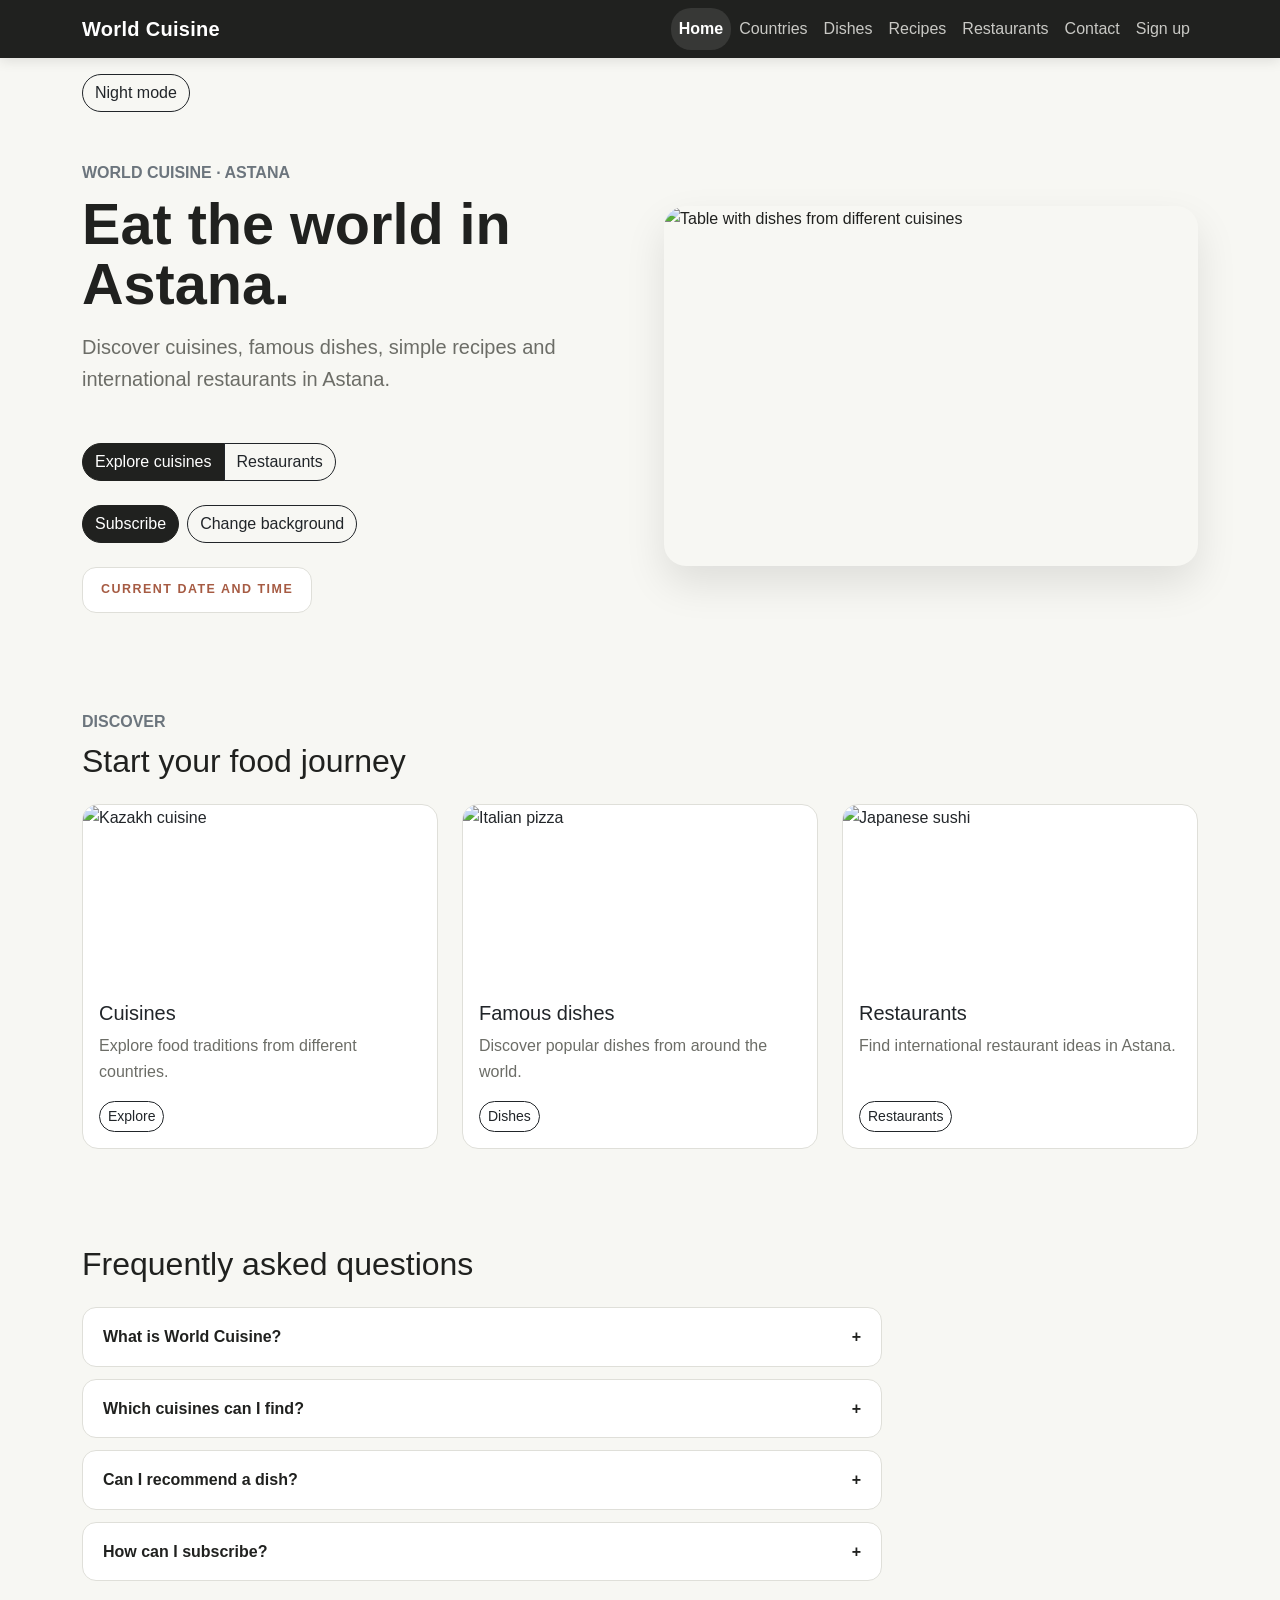
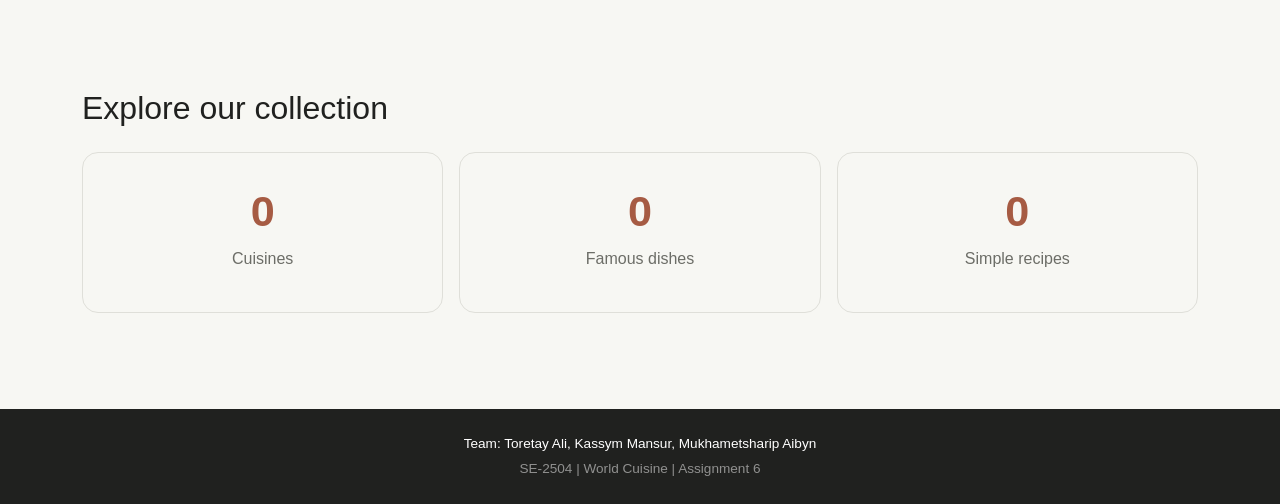
==== commit 382af9b1: "chnge" ====
--- a/index.html
+++ b/index.html
@@ -1,356 +1,252 @@
 <!DOCTYPE html>
 <html lang="en">
-
 <head>
-
     <meta charset="UTF-8">
-
-    <meta
-        name="viewport"
-        content="width=device-width, initial-scale=1.0"
-    >
-
+    <meta name="viewport" content="width=device-width, initial-scale=1.0">
     <title>World Cuisine | Home</title>
 
-    <link
-        href="https://cdn.jsdelivr.net/npm/bootstrap@5.3.3/dist/css/bootstrap.min.css"
-        rel="stylesheet"
-    >
-
-    <link
-        rel="stylesheet"
-        href="css/style.css"
-    >
-
+    <link href="https://cdn.jsdelivr.net/npm/bootstrap@5.3.3/dist/css/bootstrap.min.css" rel="stylesheet">
+    <link rel="stylesheet" href="css/style.css">
+
+    <script src="https://code.jquery.com/jquery-4.0.0.min.js" defer></script>
+    <script src="js/script.js" defer></script>
 </head>
 
-
 <body>
-
+<div id="scrollProgress" role="progressbar" aria-label="Page scroll progress"
+     aria-valuemin="0" aria-valuemax="100" aria-valuenow="0"></div>
+
+<div id="notification" role="status" aria-live="polite"></div>
 
 <nav class="navbar navbar-expand-lg navbar-dark world-navbar sticky-top">
-
     <div class="container">
-
-        <a
-            class="navbar-brand"
-            href="index.html"
-        >
-            World Cuisine
-        </a>
-
-        <button
-            class="navbar-toggler"
-            type="button"
-            data-bs-toggle="collapse"
-            data-bs-target="#mainNavbar"
-            aria-controls="mainNavbar"
-            aria-expanded="false"
-            aria-label="Toggle navigation"
-        >
+        <a class="navbar-brand" href="index.html">World Cuisine</a>
+
+        <button class="navbar-toggler" type="button"
+                data-bs-toggle="collapse" data-bs-target="#mainNavbar"
+                aria-controls="mainNavbar" aria-expanded="false"
+                aria-label="Toggle navigation">
             <span class="navbar-toggler-icon"></span>
         </button>
 
-
-        <div
-            class="collapse navbar-collapse"
-            id="mainNavbar"
-        >
-
+        <div class="collapse navbar-collapse" id="mainNavbar">
             <ul class="navbar-nav ms-auto">
-
-                <li class="nav-item">
-                    <a
-                        class="nav-link active"
-                        href="index.html"
-                    >
-                        Home
-                    </a>
-                </li>
-
-                <li class="nav-item">
-                    <a
-                        class="nav-link"
-                        href="countries.html"
-                    >
-                        Countries
-                    </a>
-                </li>
-
-                <li class="nav-item">
-                    <a
-                        class="nav-link"
-                        href="dishes.html"
-                    >
-                        Dishes
-                    </a>
-                </li>
-
-                <li class="nav-item">
-                    <a
-                        class="nav-link"
-                        href="recipes.html"
-                    >
-                        Recipes
-                    </a>
-                </li>
-
-                <li class="nav-item">
-                    <a
-                        class="nav-link"
-                        href="restaurants.html"
-                    >
-                        Restaurants
-                    </a>
-                </li>
-
-                <li class="nav-item">
-                    <a
-                        class="nav-link"
-                        href="contact.html"
-                    >
-                        Contact
-                    </a>
-                </li>
-
+                <li class="nav-item"><a class="nav-link active" aria-current="page" href="index.html">Home</a></li>
+                <li class="nav-item"><a class="nav-link" href="countries.html">Countries</a></li>
+                <li class="nav-item"><a class="nav-link" href="dishes.html">Dishes</a></li>
+                <li class="nav-item"><a class="nav-link" href="recipes.html">Recipes</a></li>
+                <li class="nav-item"><a class="nav-link" href="restaurants.html">Restaurants</a></li>
+                <li class="nav-item"><a class="nav-link" href="contact.html">Contact</a></li>
+                <li class="nav-item"><a class="nav-link" href="register.html">Sign up</a></li>
             </ul>
-
-        </div>
-
+        </div>
     </div>
-
 </nav>
 
-
+<div class="container mt-3">
+    <button id="themeBtn" type="button" class="btn btn-outline-dark">Night mode</button>
+</div>
 
 <main>
-
-
-    <!-- 6 + 6 Bootstrap Grid -->
-
-    <section class="container py-5">
-
+    <section class="container py-5">
         <div class="row align-items-center g-5">
-
             <div class="col-lg-6">
-
                 <p class="text-uppercase text-secondary fw-bold mb-2">
                     World Cuisine · Astana
                 </p>
 
-                <h1 class="hero-title mb-3">
-                    Eat the world in Astana.
-                </h1>
+                <h1 class="hero-title mb-3">Eat the world in Astana.</h1>
 
                 <p class="lead mb-4">
-                    Discover cuisines, famous dishes,
-                    simple recipes and international
-                    restaurants in Astana.
+                    Discover cuisines, famous dishes, simple recipes
+                    and international restaurants in Astana.
                 </p>
 
-
-                <div
-                    class="btn-group mt-lg-4"
-                    role="group"
-                    aria-label="Main navigation"
-                >
-
-                    <a
-                        href="countries.html"
-                        class="btn btn-dark"
-                    >
-                        Explore cuisines
-                    </a>
-
-                    <a
-                        href="restaurants.html"
-                        class="btn btn-outline-dark"
-                    >
-                        Restaurants
-                    </a>
-
-                </div>
-
-            </div>
-
+                <div class="btn-group mt-lg-4" role="group" aria-label="Main navigation">
+                    <a href="countries.html" class="btn btn-dark">Explore cuisines</a>
+                    <a href="restaurants.html" class="btn btn-outline-dark">Restaurants</a>
+                </div>
+
+                <div class="d-flex flex-wrap gap-2 mt-4">
+                    <button id="openPopup" type="button" class="btn btn-dark">
+                        Subscribe
+                    </button>
+
+                    <button id="colorBtn" type="button" class="btn btn-outline-dark">
+                        Change background
+                    </button>
+                </div>
+
+                <div class="mt-4">
+                    <div class="datetime-box">
+                        <div class="eyebrow">Current date and time</div>
+                        <div id="datetime"></div>
+                    </div>
+                </div>
+            </div>
 
             <div class="col-lg-6">
-
                 <img
                     src="https://images.squarespace-cdn.com/content/v1/53b839afe4b07ea978436183/1daa9086-0f1d-4d65-86b5-4a15a36d08d4/traditional-food-around-the-world-Travlinmad.jpg"
                     class="hero-image"
-                    alt="Table with dishes from different cuisines"
-                >
-
-            </div>
-
-        </div>
-
-    </section>
-
-
-
-    <!-- 4 + 4 + 4 Bootstrap Grid -->
-
-    <section class="container py-5">
-
+                    alt="Table with dishes from different cuisines">
+            </div>
+        </div>
+    </section>
+
+    <section class="container py-5">
         <div class="mb-4">
-
-            <p class="text-uppercase text-secondary fw-bold mb-2">
-                Discover
-            </p>
-
-            <h2>
-                Start your food journey
-            </h2>
-
-        </div>
-
+            <p class="text-uppercase text-secondary fw-bold mb-2">Discover</p>
+            <h2>Start your food journey</h2>
+        </div>
 
         <div class="row g-4">
-
-
             <div class="col-md-6 col-lg-4">
-
                 <div class="card h-100">
-
                     <img
                         src="https://i.pinimg.com/736x/cb/19/41/cb1941af26d7bb88349c5641f69ae9c1.jpg"
                         class="card-img-top"
-                        alt="Kazakh cuisine"
-                    >
+                        alt="Kazakh cuisine">
 
                     <div class="card-body d-flex flex-column">
-
-                        <h3 class="card-title h5">
-                            Cuisines
-                        </h3>
-
-                        <p class="card-text">
-                            Explore food traditions
-                            from different countries.
-                        </p>
-
-                        <a
-                            href="countries.html"
-                            class="btn btn-sm btn-outline-dark mt-auto align-self-start"
-                        >
+                        <h3 class="card-title h5">Cuisines</h3>
+                        <p class="card-text">Explore food traditions from different countries.</p>
+                        <a href="countries.html" class="btn btn-sm btn-outline-dark mt-auto align-self-start">
                             Explore
                         </a>
-
-                    </div>
-
-                </div>
-
-            </div>
-
-
+                    </div>
+                </div>
+            </div>
 
             <div class="col-md-6 col-lg-4">
-
                 <div class="card h-100">
-
                     <img
-                        src="https://encrypted-tbn0.gstatic.com/images?q=tbn:ANd9GcSdLRFw-bHBIAgELoderXJAx0O9VjEHtP5T0AlllKSvALoqNaYb43EktWka&s=10"
+                        src="https://encrypted-tbn0.gstatic.com/images?q=tbn:ANd9GcSdLRFw-bHBIAgELoderXJAx0O9VjEHtP5T0AlllKSvALoqNaYb43EktWka&amp;s=10"
                         class="card-img-top"
-                        alt="Italian pizza"
-                    >
+                        alt="Italian pizza">
 
                     <div class="card-body d-flex flex-column">
-
-                        <h3 class="card-title h5">
-                            Famous dishes
-                        </h3>
-
-                        <p class="card-text">
-                            Discover popular dishes
-                            from around the world.
-                        </p>
-
-                        <a
-                            href="dishes.html"
-                            class="btn btn-sm btn-outline-dark mt-auto align-self-start"
-                        >
+                        <h3 class="card-title h5">Famous dishes</h3>
+                        <p class="card-text">Discover popular dishes from around the world.</p>
+                        <a href="dishes.html" class="btn btn-sm btn-outline-dark mt-auto align-self-start">
                             Dishes
                         </a>
-
-                    </div>
-
-                </div>
-
-            </div>
-
-
+                    </div>
+                </div>
+            </div>
 
             <div class="col-md-6 col-lg-4">
-
                 <div class="card h-100">
-
                     <img
                         src="https://sxodim.com/uploads/images/2023/01/25/optimized/f051bf63aa2ef268acad87b389497111_800xauto-q-85.jpg"
                         class="card-img-top"
-                        alt="Japanese sushi"
-                    >
+                        alt="Japanese sushi">
 
                     <div class="card-body d-flex flex-column">
-
-                        <h3 class="card-title h5">
-                            Restaurants
-                        </h3>
-
-                        <p class="card-text">
-                            Find international restaurant
-                            ideas in Astana.
-                        </p>
-
-                        <a
-                            href="restaurants.html"
-                            class="btn btn-sm btn-outline-dark mt-auto align-self-start"
-                        >
+                        <h3 class="card-title h5">Restaurants</h3>
+                        <p class="card-text">Find international restaurant ideas in Astana.</p>
+                        <a href="restaurants.html" class="btn btn-sm btn-outline-dark mt-auto align-self-start">
                             Restaurants
                         </a>
-
-                    </div>
-
-                </div>
-
-            </div>
-
-
-        </div>
-
-    </section>
-
-
+                    </div>
+                </div>
+            </div>
+        </div>
+    </section>
+
+    <section class="container py-5">
+        <h2>Frequently asked questions</h2>
+
+        <div class="faq mt-4">
+            <div class="faq-item">
+                <button type="button" class="faq-question" aria-expanded="false">
+                    What is World Cuisine?
+                </button>
+                <div class="faq-answer">
+                    <p>A guide to cuisines, dishes, recipes and restaurants in Astana.</p>
+                </div>
+            </div>
+
+            <div class="faq-item">
+                <button type="button" class="faq-question" aria-expanded="false">
+                    Which cuisines can I find?
+                </button>
+                <div class="faq-answer">
+                    <p>Kazakh, Italian, Japanese, Mexican, Indian and Korean cuisines.</p>
+                </div>
+            </div>
+
+            <div class="faq-item">
+                <button type="button" class="faq-question" aria-expanded="false">
+                    Can I recommend a dish?
+                </button>
+                <div class="faq-answer">
+                    <p>Open Contact and fill in the recommendation form.</p>
+                </div>
+            </div>
+
+            <div class="faq-item">
+                <button type="button" class="faq-question" aria-expanded="false">
+                    How can I subscribe?
+                </button>
+                <div class="faq-answer">
+                    <p>Click Subscribe and enter your email in the demo form.</p>
+                </div>
+            </div>
+        </div>
+    </section>
+
+    <section class="container py-5">
+        <h2>Explore our collection</h2>
+
+        <div class="stats-grid mt-4">
+            <div>
+                <strong class="counter" data-target="6">0</strong>
+                <p>Cuisines</p>
+            </div>
+
+            <div>
+                <strong class="counter" data-target="9">0</strong>
+                <p>Famous dishes</p>
+            </div>
+
+            <div>
+                <strong class="counter" data-target="3">0</strong>
+                <p>Simple recipes</p>
+            </div>
+        </div>
+    </section>
 </main>
 
-
+<div id="popupOverlay" class="popup-overlay">
+    <div class="popup-window" role="dialog" aria-modal="true" aria-labelledby="popupTitle">
+        <button id="closePopup" type="button" class="popup-close" aria-label="Close">
+            &times;
+        </button>
+
+        <h2 id="popupTitle" class="h4">Subscribe</h2>
+
+        <form id="subscribeForm" novalidate>
+            <label for="subEmail" class="form-label">Email</label>
+            <input id="subEmail" type="email" class="form-control mb-3" required>
+
+            <button type="submit" class="btn btn-dark">Subscribe</button>
+
+            <p class="form-text mt-3">Demo subscription. No data is sent.</p>
+            <p class="form-success" role="status"></p>
+        </form>
+    </div>
+</div>
 
 <footer class="world-footer py-4 mt-5">
-
     <div class="container text-center">
-
         <p class="text-white mb-1">
-            Team: Toretay Ali,
-            Kassym Mansur,
-            Mukhametsharip Aibyn
+            Team: Toretay Ali, Kassym Mansur, Mukhametsharip Aibyn
         </p>
-
-        <p class="text-white-50 mb-0">
-            SE-2504 |
-            World Cuisine |
-            Front-End Assignment 3
-        </p>
-
+        <p class="text-white-50 mb-0">SE-2504 | World Cuisine | Assignment 6</p>
     </div>
-
 </footer>
 
-
-<script
-    src="https://cdn.jsdelivr.net/npm/bootstrap@5.3.3/dist/js/bootstrap.bundle.min.js">
-</script>
-
-
+<script src="https://cdn.jsdelivr.net/npm/bootstrap@5.3.3/dist/js/bootstrap.bundle.min.js"></script>
 </body>
 </html>
--- a/css/style.css
+++ b/css/style.css
@@ -1,776 +1,808 @@
-
-
-
 :root {
     --background: #f7f7f3;
     --surface: #ffffff;
-
     --text: #20211f;
     --muted: #6c6d67;
-
     --accent: #a65b43;
     --accent-light: #f2e4de;
-
     --border: #dfdfd9;
-
     --dark: #20211f;
 }
 
-
-/* =========================================
-   BASE
-   ========================================= */
+/* Base */
 
 * {
     box-sizing: border-box;
 }
 
-
 html {
     scroll-behavior: smooth;
 }
 
-
 body {
     margin: 0;
-
     background-color: var(--background);
     color: var(--text);
-
-    font-family:
-        Arial,
-        Helvetica,
-        sans-serif;
-
+    font-family: Arial, Helvetica, sans-serif;
     line-height: 1.6;
-}
-
+    transition: background-color 0.3s;
+}
 
 img {
     display: block;
     max-width: 100%;
 }
 
-
-h1,
-h2,
-h3,
-h4,
-h5,
-h6 {
+h1, h2, h3, h4, h5, h6 {
     color: var(--text);
 }
-
 
 p {
     color: var(--muted);
 }
 
-
 a {
-    transition:
-        color 0.2s,
-        background-color 0.2s;
-}
-
-
-/* =========================================
-   NAVBAR
-   ========================================= */
+    transition: color 0.2s, background-color 0.2s;
+}
+
+/* Navigation */
 
 .world-navbar {
     background-color: var(--dark);
-
-    box-shadow:
-        0 3px 12px
-        rgba(0, 0, 0, 0.10);
-}
-
+    box-shadow: 0 3px 12px #0000001a;
+}
 
 .navbar-brand {
     color: white !important;
-
     font-weight: 700;
-
     letter-spacing: 0.3px;
 }
-
 
 .nav-link {
     color: #c9c9c5 !important;
-
     border-radius: 20px;
 }
-
 
 .nav-link:hover {
     color: white !important;
-
-    background-color:
-        rgba(255, 255, 255, 0.08);
-}
-
+    background-color: #ffffff14;
+}
 
 .nav-link.active {
     color: white !important;
-
     font-weight: 600;
-
-    background-color:
-        rgba(255, 255, 255, 0.10);
-}
-
-
-/* =========================================
-   PAGE HERO
-   ========================================= */
+    background-color: #ffffff1a;
+}
+
+.nav-link:focus-visible {
+    outline: 2px solid white;
+    outline-offset: 2px;
+}
+
+/* Headings and hero */
 
 .page-hero {
     background-color: var(--background);
 }
 
-
 .page-hero h1 {
     font-size: 3rem;
-
     line-height: 1.1;
 }
-
 
 .hero-description {
     max-width: 650px;
-
     font-size: 1.05rem;
 }
-
 
 .eyebrow {
     color: var(--accent);
-
     font-size: 0.78rem;
-
     font-weight: 700;
-
     letter-spacing: 1.5px;
-
     text-transform: uppercase;
 }
-
-
-/* =========================================
-   HOME HERO
-   ========================================= */
 
 .hero-title {
     font-size: 3.6rem;
-
     font-weight: 700;
-
     line-height: 1.05;
 }
-
 
 .hero-image {
     width: 100%;
     height: 360px;
-
     object-fit: cover;
-
     border-radius: 22px;
-
-    box-shadow:
-        0 18px 40px
-        rgba(0, 0, 0, 0.10);
-}
-
-
-/* =========================================
-   BUTTONS
-   ========================================= */
+    box-shadow: 0 18px 40px #0000001a;
+}
+
+.responsive-title {
+    font-size: 2rem;
+    line-height: 1.1;
+}
+
+.responsive-text {
+    max-width: 700px;
+    font-size: 0.95rem;
+}
+
+/* Buttons */
 
 .btn {
     border-radius: 22px;
-
     font-weight: 500;
-
-    transition:
-        transform 0.2s,
-        box-shadow 0.2s;
-}
-
+    transition: transform 0.2s, box-shadow 0.2s;
+}
 
 .btn:hover {
     transform: translateY(-2px);
 }
 
-
 .btn-dark {
     background-color: var(--dark);
-
     border-color: var(--dark);
 }
-
 
 .btn-dark:hover {
     background-color: var(--accent);
-
     border-color: var(--accent);
 }
 
-
-/* =========================================
-   BOOTSTRAP CARDS
-   ========================================= */
+/* Cards */
 
 .card {
     overflow: hidden;
-
-    background-color: white;
-
+    background-color: var(--surface);
     border: 1px solid var(--border);
-
     border-radius: 16px;
-
-    transition:
-        transform 0.2s,
-        box-shadow 0.2s;
-}
-
+    transition: transform 0.2s, box-shadow 0.2s;
+}
 
 .card:hover {
     transform: translateY(-4px);
-
-    box-shadow:
-        0 12px 25px
-        rgba(0, 0, 0, 0.08);
-}
-
+    box-shadow: 0 12px 25px #00000014;
+}
 
 .card-img-top {
     width: 100%;
     height: 180px;
-
     object-fit: cover;
 }
 
-
-/* =========================================
-   RESPONSIVE TYPOGRAPHY
-   COUNTRIES PAGE
-   ========================================= */
-
-.responsive-title {
-    font-size: 2rem;
-
-    line-height: 1.1;
-}
-
-
-.responsive-text {
-    max-width: 700px;
-
-    font-size: 0.95rem;
-}
-
-
-/* =========================================
-   MEDIA QUERY COUNTRY CARDS
-   ========================================= */
+/* Countries */
 
 .mq-card-group {
     display: grid;
-
     grid-template-columns: 1fr;
-
     gap: 18px;
 }
 
-
 .mq-card {
-    background-color: white;
-
+    padding: 20px;
+    background-color: var(--surface);
     border: 1px solid var(--border);
-
     border-radius: 16px;
-
-    transition:
-        transform 0.2s,
-        box-shadow 0.2s;
-}
-
+    transition: transform 0.2s, box-shadow 0.2s;
+}
 
 .mq-card:hover {
     transform: translateY(-4px);
-
-    box-shadow:
-        0 10px 22px
-        rgba(0, 0, 0, 0.07);
-}
-
+    box-shadow: 0 10px 22px #00000012;
+}
 
 .country-code {
     display: inline-block;
-
+    padding: 3px 10px;
+    margin-bottom: 12px;
     background-color: var(--accent-light);
-
     color: var(--accent);
-
     border-radius: 20px;
-
     font-size: 0.8rem;
-
     font-weight: 700;
 }
 
-
-/* =========================================
-   IMAGE GALLERY
-   ========================================= */
+.more-text {
+    display: none;
+    margin-top: 12px;
+}
+
+/* Gallery */
 
 .gallery {
     display: grid;
-
-    grid-template-columns:
-        repeat(3, 1fr);
-
+    grid-template-columns: repeat(3, 1fr);
     gap: 18px;
 }
-
 
 .gallery-item {
     position: relative;
-
     margin: 0;
-
     overflow: hidden;
-
-    background-color: white;
-
+    background-color: var(--surface);
     border: 1px solid var(--border);
-
     border-radius: 16px;
-
-    box-shadow:
-        0 6px 18px
-        rgba(0, 0, 0, 0.05);
-}
-
+    box-shadow: 0 6px 18px #0000000d;
+}
 
 .gallery-item img {
     width: 100%;
     height: 230px;
-
     object-fit: cover;
-
-    transition:
-        transform 0.3s,
-        filter 0.3s;
-}
-
+    transition: transform 0.3s, filter 0.3s;
+}
+
+.gallery-item:hover img {
+    transform: scale(1.05);
+    filter: brightness(0.85);
+}
 
 .gallery-item figcaption {
-    position: absolute;
-
-    left: 12px;
-    right: 12px;
-    bottom: 12px;
-
     display: flex;
-
     flex-direction: column;
-
+    min-height: 76px;
     padding: 10px 12px;
-
     color: white;
-
-    background-color:
-        rgba(20, 20, 20, 0.78);
-
-    border-radius: 9px;
-
-    opacity: 0;
-
-    transform:
-        translateY(8px);
-
-    transition:
-        opacity 0.25s,
-        transform 0.25s;
-}
-
+    background-color: #141414c7;
+}
 
 .gallery-item figcaption strong {
     color: white;
-
     font-size: 0.95rem;
 }
-
 
 .gallery-item figcaption span {
     color: #deded8;
-
     font-size: 0.8rem;
 }
 
-
-.gallery-item:hover img {
-    transform: scale(1.05);
-
-    filter: brightness(0.85);
-}
-
-
-.gallery-item:hover figcaption {
-    opacity: 1;
-
-    transform:
-        translateY(0);
-}
-
-
-/* =========================================
-   BOOTSTRAP CAROUSEL
-   ========================================= */
+/* Rating */
+
+.gallery-item .rating {
+    position: absolute;
+    top: 10px;
+    left: 10px;
+    z-index: 2;
+    display: flex;
+    align-items: center;
+    gap: 2px;
+    padding: 4px 10px;
+    border-radius: 20px;
+    background: #141414bf;
+}
+
+.star {
+    padding: 2px;
+    background: none;
+    border: 0;
+    color: #bbbbbb;
+    font-size: 20px;
+    cursor: pointer;
+    transition: transform 0.2s, color 0.2s;
+}
+
+.star.active {
+    color: #f5b301;
+}
+
+.star:hover {
+    transform: scale(1.15);
+}
+
+.star:focus-visible {
+    outline: 2px solid white;
+}
+
+.rating-value {
+    margin-left: 6px;
+    color: white;
+    font-size: 13px;
+}
+
+.pop {
+    animation: pop 0.4s ease;
+}
+
+@keyframes pop {
+    50% {
+        transform: scale(1.03);
+    }
+}
+
+/* Carousel */
 
 .carousel-section {
     background-color: #eeeeea;
 }
 
-
 #foodCarousel {
     max-width: 900px;
-
-    margin-left: auto;
-    margin-right: auto;
-
+    margin-inline: auto;
     overflow: hidden;
-
     border-radius: 20px;
-
-    box-shadow:
-        0 15px 35px
-        rgba(0, 0, 0, 0.12);
-}
-
-
-/* SAME SIZE FOR ALL IMAGES */
+    box-shadow: 0 15px 35px #0000001f;
+}
 
 .carousel-food-image {
     width: 100%;
     height: 500px;
-
     object-fit: cover;
 }
-
-
-/* =========================================
-   CAROUSEL CONTROLS
-   ========================================= */
 
 #foodCarousel .carousel-control-prev,
 #foodCarousel .carousel-control-next {
     width: 12%;
 }
-
 
 #foodCarousel .carousel-control-prev-icon,
 #foodCarousel .carousel-control-next-icon {
     width: 44px;
     height: 44px;
-
-    background-color:
-        rgba(0, 0, 0, 0.68);
-
+    background-color: #000000ad;
     background-size: 55%;
-
     border-radius: 50%;
 }
-
-
-/* =========================================
-   CAROUSEL INDICATORS
-   ========================================= */
 
 #foodCarousel .carousel-indicators {
     margin-bottom: 18px;
 }
-
 
 #foodCarousel .carousel-indicators button {
     width: 10px;
     height: 10px;
-
-    margin-left: 5px;
-    margin-right: 5px;
-
+    margin-inline: 5px;
     border: 0;
-
     border-radius: 50%;
-
     background-color: white;
-
     opacity: 0.6;
 }
-
 
 #foodCarousel .carousel-indicators .active {
     opacity: 1;
 }
 
-
-/* =========================================
-   RECIPES
-   ========================================= */
+/* Recipes */
 
 .recipe-box {
-    background-color: white;
-
+    background-color: var(--surface);
     border: 1px solid var(--border);
-
     border-radius: 18px;
-
-    transition:
-        transform 0.2s,
-        box-shadow 0.2s;
-}
-
+    transition: transform 0.2s, box-shadow 0.2s;
+}
 
 .recipe-box:hover {
     transform: translateY(-2px);
-
-    box-shadow:
-        0 8px 20px
-        rgba(0, 0, 0, 0.05);
-}
-
+    box-shadow: 0 8px 20px #0000000d;
+}
 
 .recipe-image {
     width: 100%;
     height: 260px;
-
     object-fit: cover;
-
     border-radius: 14px;
 }
 
-
-/* =========================================
-   RESTAURANTS
-   ========================================= */
-
-.restaurant-card .card-img-top {
-    height: 180px;
-}
-
+.filter-bar {
+    display: flex;
+    flex-wrap: wrap;
+    gap: 8px;
+}
+
+.filter-btn.active {
+    background: var(--dark);
+    color: white;
+}
+
+.copy-feedback {
+    display: inline-block;
+    margin: 8px 12px;
+}
+
+/* Restaurants */
 
 .restaurant-card .badge {
-    background-color:
-        var(--accent) !important;
-}
-
-
-/* =========================================
-   CONTACT FORM
-   ========================================= */
+    background-color: var(--accent) !important;
+}
+
+.restaurant-rating {
+    color: #b17a00;
+    font-weight: bold;
+}
+
+/* Forms */
 
 .form-box {
-    background-color: white;
-
+    background-color: var(--surface);
     border: 1px solid var(--border);
-
     border-radius: 20px;
-
-    box-shadow:
-        0 10px 25px
-        rgba(0, 0, 0, 0.06);
-}
-
+    box-shadow: 0 10px 25px #0000000f;
+}
 
 .form-control,
 .form-select,
 .input-group-text {
     border-color: #d4d4cd;
-
     border-radius: 10px;
 }
-
 
 .form-control:focus,
 .form-select:focus {
     border-color: var(--accent);
-
-    box-shadow:
-        0 0 0 0.2rem
-        rgba(166, 91, 67, 0.12);
-}
-
-
-/* =========================================
-   FOOTER
-   ========================================= */
+    box-shadow: 0 0 0 0.2rem #a65b431f;
+}
+
+.form-step {
+    display: none;
+}
+
+.form-step.active {
+    display: block;
+}
+
+.step-indicator {
+    color: var(--accent);
+    font-weight: bold;
+}
+
+.form-success {
+    color: #287448;
+    margin-top: 12px;
+}
+
+.form-success:empty {
+    display: none;
+}
+
+/* Spinner */
+
+.loading-spinner {
+    display: inline-block;
+    width: 16px;
+    height: 16px;
+    margin-right: 6px;
+    border: 2px solid currentColor;
+    border-right-color: transparent;
+    border-radius: 50%;
+    vertical-align: -2px;
+    animation: spin 0.7s linear infinite;
+}
+
+@keyframes spin {
+    to {
+        transform: rotate(360deg);
+    }
+}
+
+/* Clock */
+
+.datetime-box {
+    display: inline-block;
+    padding: 12px 18px;
+    background: var(--surface);
+    border: 1px solid var(--border);
+    border-radius: 14px;
+}
+
+#datetime {
+    font-weight: 600;
+}
+
+/* FAQ */
+
+.faq {
+    max-width: 800px;
+}
+
+.faq-item {
+    margin-bottom: 12px;
+    background: var(--surface);
+    border: 1px solid var(--border);
+    border-radius: 14px;
+    overflow: hidden;
+}
+
+.faq-question {
+    width: 100%;
+    padding: 16px 20px;
+    background: none;
+    border: 0;
+    color: var(--text);
+    text-align: left;
+    font-weight: bold;
+}
+
+.faq-question::after {
+    content: "+";
+    float: right;
+}
+
+.faq-question[aria-expanded="true"]::after {
+    content: "−";
+}
+
+.faq-answer {
+    display: none;
+}
+
+.faq-answer p {
+    padding: 0 20px 16px;
+    margin: 0;
+}
+
+/* Subscribe popup */
+
+.popup-overlay {
+    display: none;
+    position: fixed;
+    inset: 0;
+    z-index: 2000;
+    padding: 16px;
+    background: #00000099;
+    align-items: center;
+    justify-content: center;
+}
+
+.popup-overlay.show {
+    display: flex;
+}
+
+.popup-window {
+    position: relative;
+    width: 100%;
+    max-width: 420px;
+    padding: 28px;
+    background: var(--surface);
+    border-radius: 18px;
+}
+
+.popup-close {
+    position: absolute;
+    top: 8px;
+    right: 14px;
+    border: 0;
+    background: none;
+    color: var(--text);
+    font-size: 28px;
+}
+
+/* Search */
+
+.search-panel {
+    position: relative;
+    max-width: 680px;
+    margin-inline: auto;
+}
+
+.search-suggestions {
+    position: absolute;
+    top: 76px;
+    left: 0;
+    right: 0;
+    list-style: none;
+    padding: 8px;
+    background: var(--surface);
+    border: 1px solid var(--border);
+    border-radius: 10px;
+    box-shadow: 0 8px 24px #00000022;
+    z-index: 20;
+}
+
+.search-suggestions button {
+    display: block;
+    width: 100%;
+    padding: 8px 12px;
+    text-align: left;
+    color: var(--text);
+    background: none;
+    border: 0;
+    border-radius: 6px;
+}
+
+.search-suggestions button:hover,
+.search-suggestions button:focus {
+    background: var(--accent-light);
+}
+
+mark {
+    background: #ffe08a;
+    color: #242424;
+    padding: 0 2px;
+}
+
+/* Scroll progress */
+
+#scrollProgress {
+    position: fixed;
+    top: 0;
+    left: 0;
+    height: 5px;
+    width: 0;
+    z-index: 3000;
+    background: linear-gradient(90deg, #d27944, #e6b853, #62b99b);
+}
+
+/* Notifications */
+
+#notification {
+    display: none;
+    position: fixed;
+    bottom: 24px;
+    right: 24px;
+    max-width: min(390px, calc(100vw - 48px));
+    padding: 16px 22px;
+    border-radius: 12px;
+    color: white;
+    background: #274d3f;
+    box-shadow: 0 8px 30px #00000033;
+    z-index: 3001;
+}
+
+/* Counters */
+
+.stats-grid {
+    display: grid;
+    grid-template-columns: repeat(3, 1fr);
+    gap: 16px;
+    text-align: center;
+}
+
+.stats-grid > div {
+    padding: 24px 8px;
+    border: 1px solid var(--border);
+    border-radius: 16px;
+}
+
+.counter {
+    font-size: 2.7rem;
+    color: var(--accent);
+}
+
+/* Footer */
 
 .world-footer {
     background-color: var(--dark);
 }
 
-
 .world-footer p {
     font-size: 0.85rem;
 }
 
-
-/* =========================================
-   TABLET
-   ========================================= */
+/* Night theme */
+
+body.night {
+    --background: #15161a;
+    --surface: #202228;
+    --text: #ececea;
+    --muted: #b8b9b3;
+    --border: #34363c;
+    --accent-light: #3a2a24;
+    --bs-body-color: #ececea;
+    --bs-secondary-color: #b8b9b3;
+}
+
+body.night .card {
+    color: var(--text);
+}
+
+body.night .carousel-section {
+    background: #1b1c20;
+}
+
+body.night .form-control,
+body.night .form-select,
+body.night .input-group-text {
+    background: #2a2c33;
+    color: var(--text);
+    border-color: var(--border);
+}
+
+body.night .form-control::placeholder,
+body.night .text-secondary {
+    color: var(--muted) !important;
+}
+
+body.night .btn-outline-dark {
+    color: var(--text);
+    border-color: var(--text);
+}
+
+body.night .btn-dark,
+body.night .filter-btn.active {
+    background: var(--accent);
+    border-color: var(--accent);
+    color: white;
+}
+
+body.night .form-success {
+    color: #9ce2ad;
+}
+
+/* Responsive layout */
 
 @media (min-width: 768px) {
-
     .responsive-title {
         font-size: 2.8rem;
     }
 
-
     .responsive-text {
         font-size: 1.05rem;
     }
 
-
     .mq-card-group {
-        grid-template-columns:
-            repeat(2, 1fr);
-    }
-
-}
-
-
-/* =========================================
-   DESKTOP
-   ========================================= */
+        grid-template-columns: repeat(2, 1fr);
+    }
+}
 
 @media (min-width: 992px) {
-
     .responsive-title {
         font-size: 3.5rem;
     }
 
-
     .responsive-text {
         font-size: 1.15rem;
     }
 
-
     .mq-card-group {
-        grid-template-columns:
-            repeat(3, 1fr);
-    }
-
-}
-
-
-/* =========================================
-   TABLET AND SMALLER
-   ========================================= */
+        grid-template-columns: repeat(3, 1fr);
+    }
+}
 
 @media (max-width: 991px) {
-
     .carousel-food-image {
         height: 420px;
     }
-
-}
-
-
-/* =========================================
-   SMALL TABLET
-   ========================================= */
+}
 
 @media (max-width: 767px) {
-
     .page-hero h1 {
         font-size: 2.4rem;
     }
 
-
     .hero-title {
         font-size: 2.5rem;
     }
 
-
     .hero-image {
         height: 250px;
     }
 
-
     .gallery {
-        grid-template-columns:
-            repeat(2, 1fr);
-    }
-
+        grid-template-columns: repeat(2, 1fr);
+    }
 
     .gallery-item img {
         height: 200px;
     }
 
-
     .recipe-image {
         height: 220px;
     }
 
-
     .carousel-food-image {
         height: 350px;
     }
-
-}
-
-
-/* =========================================
-   MOBILE
-   ========================================= */
+}
 
 @media (max-width: 576px) {
-
     .page-hero h1 {
         font-size: 2.1rem;
     }
 
-
-    /* GALLERY */
-
     .gallery {
         grid-template-columns: 1fr;
     }
 
-
     .gallery-item img {
         height: 230px;
     }
 
-
-    /*
-    Mobile devices do not have normal hover,
-    so captions stay visible.
-    */
-
-    .gallery-item figcaption {
-        opacity: 1;
-
-        transform:
-            translateY(0);
-    }
-
-
-    /* CAROUSEL */
-
     #foodCarousel {
         border-radius: 14px;
     }
 
-
     .carousel-food-image {
         height: 280px;
     }
-
 
     #foodCarousel .carousel-control-prev-icon,
     #foodCarousel .carousel-control-next-icon {
@@ -778,13 +810,26 @@
         height: 34px;
     }
 
-
     #foodCarousel .carousel-indicators button {
         width: 8px;
         height: 8px;
-
-        margin-left: 3px;
-        margin-right: 3px;
-    }
-
+        margin-inline: 3px;
+    }
+}
+
+@media (max-width: 575px) {
+    .container > .row.g-5 {
+        margin-left: 0;
+        margin-right: 0;
+    }
+}
+
+@media (prefers-reduced-motion: reduce) {
+    html {
+        scroll-behavior: auto;
+    }
+
+    .pop {
+        animation: none;
+    }
 }
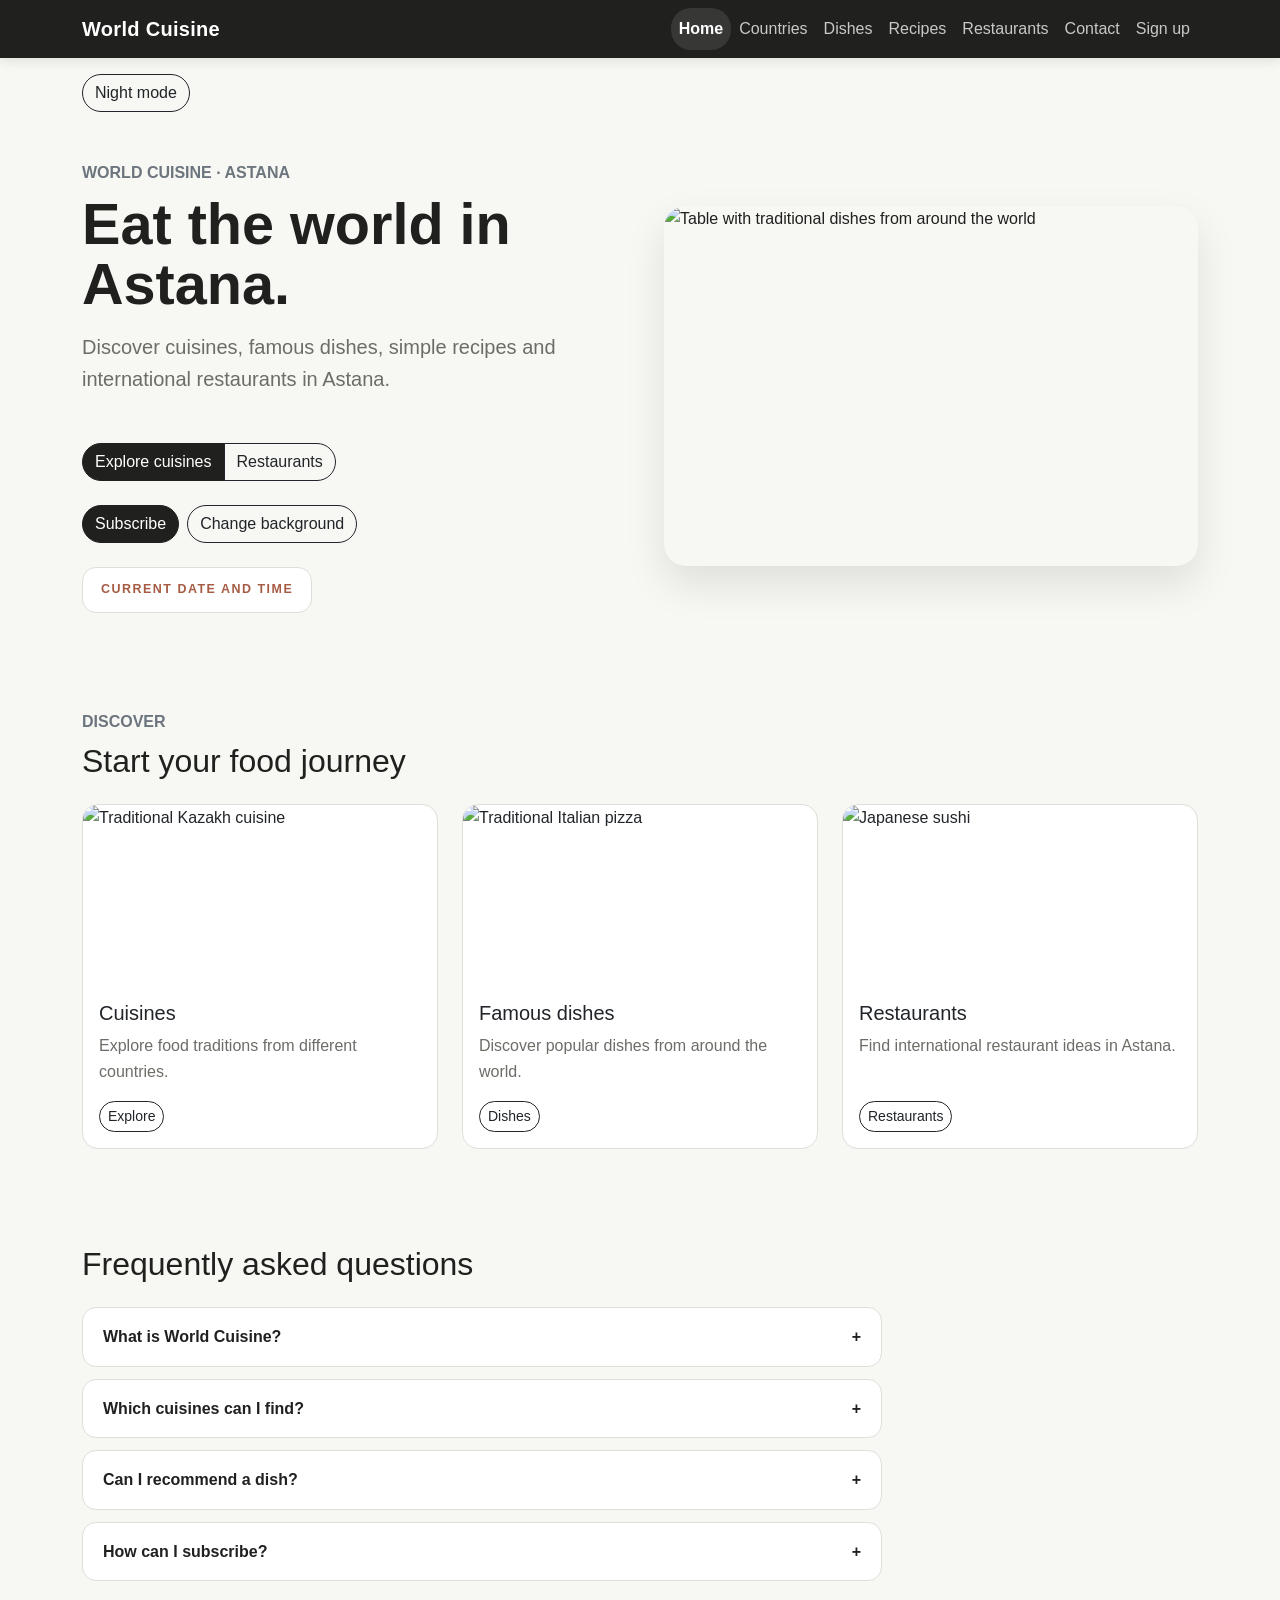
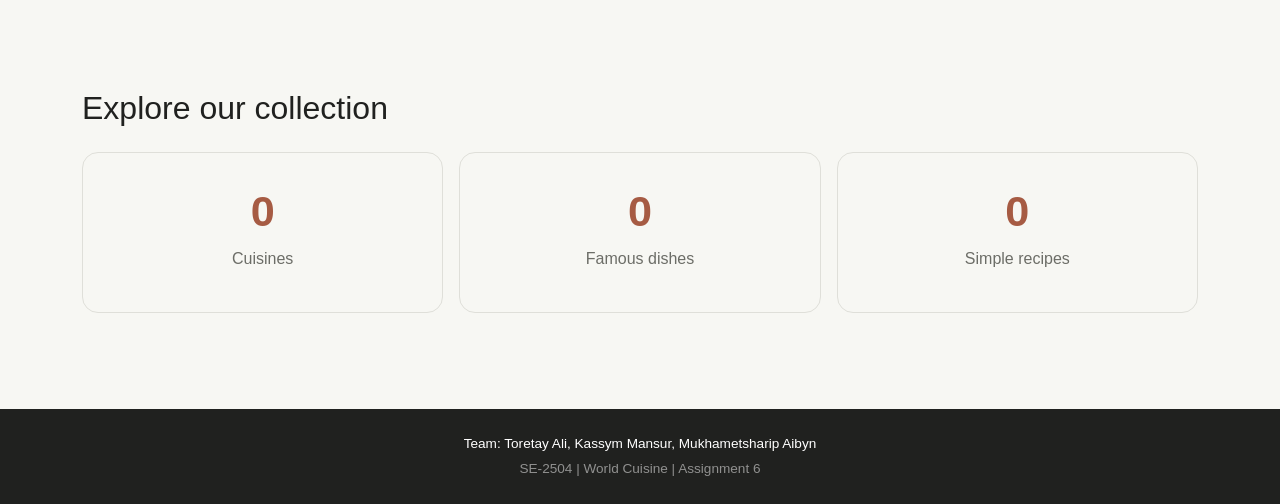
==== commit 50c418ec: "chngee" ====
--- a/index.html
+++ b/index.html
@@ -1,11 +1,18 @@
+
 <!DOCTYPE html>
 <html lang="en">
 <head>
     <meta charset="UTF-8">
     <meta name="viewport" content="width=device-width, initial-scale=1.0">
+
+    <meta name="description"
+          content="Explore world cuisines, famous dishes, recipes and international restaurants in Astana.">
+
     <title>World Cuisine | Home</title>
 
-    <link href="https://cdn.jsdelivr.net/npm/bootstrap@5.3.3/dist/css/bootstrap.min.css" rel="stylesheet">
+    <link rel="stylesheet"
+          href="https://cdn.jsdelivr.net/npm/bootstrap@5.3.3/dist/css/bootstrap.min.css">
+
     <link rel="stylesheet" href="css/style.css">
 
     <script src="https://code.jquery.com/jquery-4.0.0.min.js" defer></script>
@@ -13,240 +20,452 @@
 </head>
 
 <body>
-<div id="scrollProgress" role="progressbar" aria-label="Page scroll progress"
-     aria-valuemin="0" aria-valuemax="100" aria-valuenow="0"></div>
+
+<div id="scrollProgress"
+     role="progressbar"
+     aria-label="Page scroll progress"
+     aria-valuemin="0"
+     aria-valuemax="100"
+     aria-valuenow="0"></div>
 
 <div id="notification" role="status" aria-live="polite"></div>
 
+<!-- Navigation -->
 <nav class="navbar navbar-expand-lg navbar-dark world-navbar sticky-top">
     <div class="container">
-        <a class="navbar-brand" href="index.html">World Cuisine</a>
-
-        <button class="navbar-toggler" type="button"
-                data-bs-toggle="collapse" data-bs-target="#mainNavbar"
-                aria-controls="mainNavbar" aria-expanded="false"
+
+        <a class="navbar-brand" href="index.html">
+            World Cuisine
+        </a>
+
+        <button class="navbar-toggler"
+                type="button"
+                data-bs-toggle="collapse"
+                data-bs-target="#mainNavbar"
+                aria-controls="mainNavbar"
+                aria-expanded="false"
                 aria-label="Toggle navigation">
             <span class="navbar-toggler-icon"></span>
         </button>
 
         <div class="collapse navbar-collapse" id="mainNavbar">
             <ul class="navbar-nav ms-auto">
-                <li class="nav-item"><a class="nav-link active" aria-current="page" href="index.html">Home</a></li>
-                <li class="nav-item"><a class="nav-link" href="countries.html">Countries</a></li>
-                <li class="nav-item"><a class="nav-link" href="dishes.html">Dishes</a></li>
-                <li class="nav-item"><a class="nav-link" href="recipes.html">Recipes</a></li>
-                <li class="nav-item"><a class="nav-link" href="restaurants.html">Restaurants</a></li>
-                <li class="nav-item"><a class="nav-link" href="contact.html">Contact</a></li>
-                <li class="nav-item"><a class="nav-link" href="register.html">Sign up</a></li>
+
+                <li class="nav-item">
+                    <a class="nav-link active"
+                       aria-current="page"
+                       href="index.html">Home</a>
+                </li>
+
+                <li class="nav-item">
+                    <a class="nav-link" href="countries.html">
+                        Countries
+                    </a>
+                </li>
+
+                <li class="nav-item">
+                    <a class="nav-link" href="dishes.html">
+                        Dishes
+                    </a>
+                </li>
+
+                <li class="nav-item">
+                    <a class="nav-link" href="recipes.html">
+                        Recipes
+                    </a>
+                </li>
+
+                <li class="nav-item">
+                    <a class="nav-link" href="restaurants.html">
+                        Restaurants
+                    </a>
+                </li>
+
+                <li class="nav-item">
+                    <a class="nav-link" href="contact.html">
+                        Contact
+                    </a>
+                </li>
+
+                <li class="nav-item">
+                    <a class="nav-link" href="register.html">
+                        Sign up
+                    </a>
+                </li>
+
             </ul>
         </div>
     </div>
 </nav>
 
+<!-- Theme -->
 <div class="container mt-3">
-    <button id="themeBtn" type="button" class="btn btn-outline-dark">Night mode</button>
+    <button id="themeBtn"
+            type="button"
+            class="btn btn-outline-dark">
+        Night mode
+    </button>
 </div>
 
 <main>
+
+    <!-- Hero Section -->
     <section class="container py-5">
         <div class="row align-items-center g-5">
+
             <div class="col-lg-6">
+
                 <p class="text-uppercase text-secondary fw-bold mb-2">
                     World Cuisine · Astana
                 </p>
 
-                <h1 class="hero-title mb-3">Eat the world in Astana.</h1>
+                <h1 class="hero-title mb-3">
+                    Eat the world in Astana.
+                </h1>
 
                 <p class="lead mb-4">
                     Discover cuisines, famous dishes, simple recipes
                     and international restaurants in Astana.
                 </p>
 
-                <div class="btn-group mt-lg-4" role="group" aria-label="Main navigation">
-                    <a href="countries.html" class="btn btn-dark">Explore cuisines</a>
-                    <a href="restaurants.html" class="btn btn-outline-dark">Restaurants</a>
-                </div>
-
+                <div class="btn-group mt-lg-4"
+                     role="group"
+                     aria-label="Main navigation">
+
+                    <a href="countries.html"
+                       class="btn btn-dark">
+                        Explore cuisines
+                    </a>
+
+                    <a href="restaurants.html"
+                       class="btn btn-outline-dark">
+                        Restaurants
+                    </a>
+
+                </div>
+
+                <!-- Interactive Buttons -->
                 <div class="d-flex flex-wrap gap-2 mt-4">
-                    <button id="openPopup" type="button" class="btn btn-dark">
+
+                    <button id="openPopup"
+                            type="button"
+                            class="btn btn-dark">
                         Subscribe
                     </button>
 
-                    <button id="colorBtn" type="button" class="btn btn-outline-dark">
+                    <button id="colorBtn"
+                            type="button"
+                            class="btn btn-outline-dark">
                         Change background
                     </button>
-                </div>
-
+
+                </div>
+
+                <!-- Date and Time -->
                 <div class="mt-4">
                     <div class="datetime-box">
-                        <div class="eyebrow">Current date and time</div>
-                        <div id="datetime"></div>
+                        <div class="eyebrow">
+                            Current date and time
+                        </div>
+
+                        <div id="datetime" aria-live="off"></div>
                     </div>
                 </div>
-            </div>
-
+
+            </div>
+
+            <!-- Main Image: Eager Loading -->
             <div class="col-lg-6">
                 <img
                     src="https://images.squarespace-cdn.com/content/v1/53b839afe4b07ea978436183/1daa9086-0f1d-4d65-86b5-4a15a36d08d4/traditional-food-around-the-world-Travlinmad.jpg"
                     class="hero-image"
-                    alt="Table with dishes from different cuisines">
-            </div>
+                    alt="Table with traditional dishes from around the world"
+                    loading="eager"
+                    fetchpriority="high"
+                    decoding="async"
+                    width="900"
+                    height="600">
+            </div>
+
         </div>
     </section>
 
+    <!-- Explore Section -->
     <section class="container py-5">
+
         <div class="mb-4">
-            <p class="text-uppercase text-secondary fw-bold mb-2">Discover</p>
+            <p class="text-uppercase text-secondary fw-bold mb-2">
+                Discover
+            </p>
             <h2>Start your food journey</h2>
         </div>
 
         <div class="row g-4">
+
+            <!-- Cuisines -->
             <div class="col-md-6 col-lg-4">
                 <div class="card h-100">
+
                     <img
                         src="https://i.pinimg.com/736x/cb/19/41/cb1941af26d7bb88349c5641f69ae9c1.jpg"
                         class="card-img-top"
-                        alt="Kazakh cuisine">
+                        alt="Traditional Kazakh cuisine"
+                        loading="lazy"
+                        decoding="async"
+                        width="600"
+                        height="400">
 
                     <div class="card-body d-flex flex-column">
-                        <h3 class="card-title h5">Cuisines</h3>
-                        <p class="card-text">Explore food traditions from different countries.</p>
-                        <a href="countries.html" class="btn btn-sm btn-outline-dark mt-auto align-self-start">
+                        <h3 class="card-title h5">
+                            Cuisines
+                        </h3>
+
+                        <p class="card-text">
+                            Explore food traditions from
+                            different countries.
+                        </p>
+
+                        <a href="countries.html"
+                           class="btn btn-sm btn-outline-dark mt-auto align-self-start">
                             Explore
                         </a>
                     </div>
-                </div>
-            </div>
-
+
+                </div>
+            </div>
+
+            <!-- Famous Dishes -->
             <div class="col-md-6 col-lg-4">
                 <div class="card h-100">
+
                     <img
                         src="https://encrypted-tbn0.gstatic.com/images?q=tbn:ANd9GcSdLRFw-bHBIAgELoderXJAx0O9VjEHtP5T0AlllKSvALoqNaYb43EktWka&amp;s=10"
                         class="card-img-top"
-                        alt="Italian pizza">
+                        alt="Traditional Italian pizza"
+                        loading="lazy"
+                        decoding="async"
+                        width="600"
+                        height="400">
 
                     <div class="card-body d-flex flex-column">
-                        <h3 class="card-title h5">Famous dishes</h3>
-                        <p class="card-text">Discover popular dishes from around the world.</p>
-                        <a href="dishes.html" class="btn btn-sm btn-outline-dark mt-auto align-self-start">
+                        <h3 class="card-title h5">
+                            Famous dishes
+                        </h3>
+
+                        <p class="card-text">
+                            Discover popular dishes
+                            from around the world.
+                        </p>
+
+                        <a href="dishes.html"
+                           class="btn btn-sm btn-outline-dark mt-auto align-self-start">
                             Dishes
                         </a>
                     </div>
-                </div>
-            </div>
-
+
+                </div>
+            </div>
+
+            <!-- Restaurants -->
             <div class="col-md-6 col-lg-4">
                 <div class="card h-100">
+
                     <img
                         src="https://sxodim.com/uploads/images/2023/01/25/optimized/f051bf63aa2ef268acad87b389497111_800xauto-q-85.jpg"
                         class="card-img-top"
-                        alt="Japanese sushi">
+                        alt="Japanese sushi"
+                        loading="lazy"
+                        decoding="async"
+                        width="600"
+                        height="400">
 
                     <div class="card-body d-flex flex-column">
-                        <h3 class="card-title h5">Restaurants</h3>
-                        <p class="card-text">Find international restaurant ideas in Astana.</p>
-                        <a href="restaurants.html" class="btn btn-sm btn-outline-dark mt-auto align-self-start">
+                        <h3 class="card-title h5">
+                            Restaurants
+                        </h3>
+
+                        <p class="card-text">
+                            Find international restaurant
+                            ideas in Astana.
+                        </p>
+
+                        <a href="restaurants.html"
+                           class="btn btn-sm btn-outline-dark mt-auto align-self-start">
                             Restaurants
                         </a>
                     </div>
-                </div>
-            </div>
+
+                </div>
+            </div>
+
         </div>
     </section>
 
+    <!-- FAQ -->
     <section class="container py-5">
+
         <h2>Frequently asked questions</h2>
 
         <div class="faq mt-4">
+
             <div class="faq-item">
-                <button type="button" class="faq-question" aria-expanded="false">
+                <button type="button"
+                        class="faq-question"
+                        aria-expanded="false">
                     What is World Cuisine?
                 </button>
+
                 <div class="faq-answer">
-                    <p>A guide to cuisines, dishes, recipes and restaurants in Astana.</p>
+                    <p>
+                        A guide to cuisines, dishes,
+                        recipes and restaurants in Astana.
+                    </p>
                 </div>
             </div>
 
             <div class="faq-item">
-                <button type="button" class="faq-question" aria-expanded="false">
+                <button type="button"
+                        class="faq-question"
+                        aria-expanded="false">
                     Which cuisines can I find?
                 </button>
+
                 <div class="faq-answer">
-                    <p>Kazakh, Italian, Japanese, Mexican, Indian and Korean cuisines.</p>
+                    <p>
+                        Kazakh, Italian, Japanese, Mexican,
+                        Indian and Korean cuisines.
+                    </p>
                 </div>
             </div>
 
             <div class="faq-item">
-                <button type="button" class="faq-question" aria-expanded="false">
+                <button type="button"
+                        class="faq-question"
+                        aria-expanded="false">
                     Can I recommend a dish?
                 </button>
+
                 <div class="faq-answer">
-                    <p>Open Contact and fill in the recommendation form.</p>
+                    <p>
+                        Open Contact and fill in
+                        the recommendation form.
+                    </p>
                 </div>
             </div>
 
             <div class="faq-item">
-                <button type="button" class="faq-question" aria-expanded="false">
+                <button type="button"
+                        class="faq-question"
+                        aria-expanded="false">
                     How can I subscribe?
                 </button>
+
                 <div class="faq-answer">
-                    <p>Click Subscribe and enter your email in the demo form.</p>
-                </div>
-            </div>
-        </div>
+                    <p>
+                        Click Subscribe and enter your email
+                        in the demo form.
+                    </p>
+                </div>
+            </div>
+
+        </div>
+
     </section>
 
+    <!-- Statistics -->
     <section class="container py-5">
+
         <h2>Explore our collection</h2>
 
         <div class="stats-grid mt-4">
+
             <div>
-                <strong class="counter" data-target="6">0</strong>
+                <strong class="counter"
+                        data-target="6">0</strong>
                 <p>Cuisines</p>
             </div>
 
             <div>
-                <strong class="counter" data-target="9">0</strong>
+                <strong class="counter"
+                        data-target="9">0</strong>
                 <p>Famous dishes</p>
             </div>
 
             <div>
-                <strong class="counter" data-target="3">0</strong>
+                <strong class="counter"
+                        data-target="3">0</strong>
                 <p>Simple recipes</p>
             </div>
+
         </div>
     </section>
+
 </main>
 
+<!-- Subscribe Modal -->
 <div id="popupOverlay" class="popup-overlay">
-    <div class="popup-window" role="dialog" aria-modal="true" aria-labelledby="popupTitle">
-        <button id="closePopup" type="button" class="popup-close" aria-label="Close">
+
+    <div class="popup-window"
+         role="dialog"
+         aria-modal="true"
+         aria-labelledby="popupTitle">
+
+        <button id="closePopup"
+                type="button"
+                class="popup-close"
+                aria-label="Close">
             &times;
         </button>
 
-        <h2 id="popupTitle" class="h4">Subscribe</h2>
+        <h2 id="popupTitle" class="h4">
+            Subscribe
+        </h2>
 
         <form id="subscribeForm" novalidate>
-            <label for="subEmail" class="form-label">Email</label>
-            <input id="subEmail" type="email" class="form-control mb-3" required>
-
-            <button type="submit" class="btn btn-dark">Subscribe</button>
-
-            <p class="form-text mt-3">Demo subscription. No data is sent.</p>
+
+            <label for="subEmail" class="form-label">
+                Email
+            </label>
+
+            <input
+                id="subEmail"
+                type="text"
+                inputmode="email"
+                class="form-control mb-3"
+                placeholder="yourname@example.com"
+                autocomplete="email">
+
+            <button type="submit" class="btn btn-dark">
+                Subscribe
+            </button>
+
+            <p class="form-text mt-3">
+                Demo subscription. No data is sent.
+            </p>
+
             <p class="form-success" role="status"></p>
+
         </form>
     </div>
+
 </div>
 
+<!-- Footer -->
 <footer class="world-footer py-4 mt-5">
     <div class="container text-center">
+
         <p class="text-white mb-1">
             Team: Toretay Ali, Kassym Mansur, Mukhametsharip Aibyn
         </p>
-        <p class="text-white-50 mb-0">SE-2504 | World Cuisine | Assignment 6</p>
+
+        <p class="text-white-50 mb-0">
+            SE-2504 | World Cuisine | Assignment 6
+        </p>
+
     </div>
 </footer>
 
 <script src="https://cdn.jsdelivr.net/npm/bootstrap@5.3.3/dist/js/bootstrap.bundle.min.js"></script>
+
 </body>
-</html>+</html>
